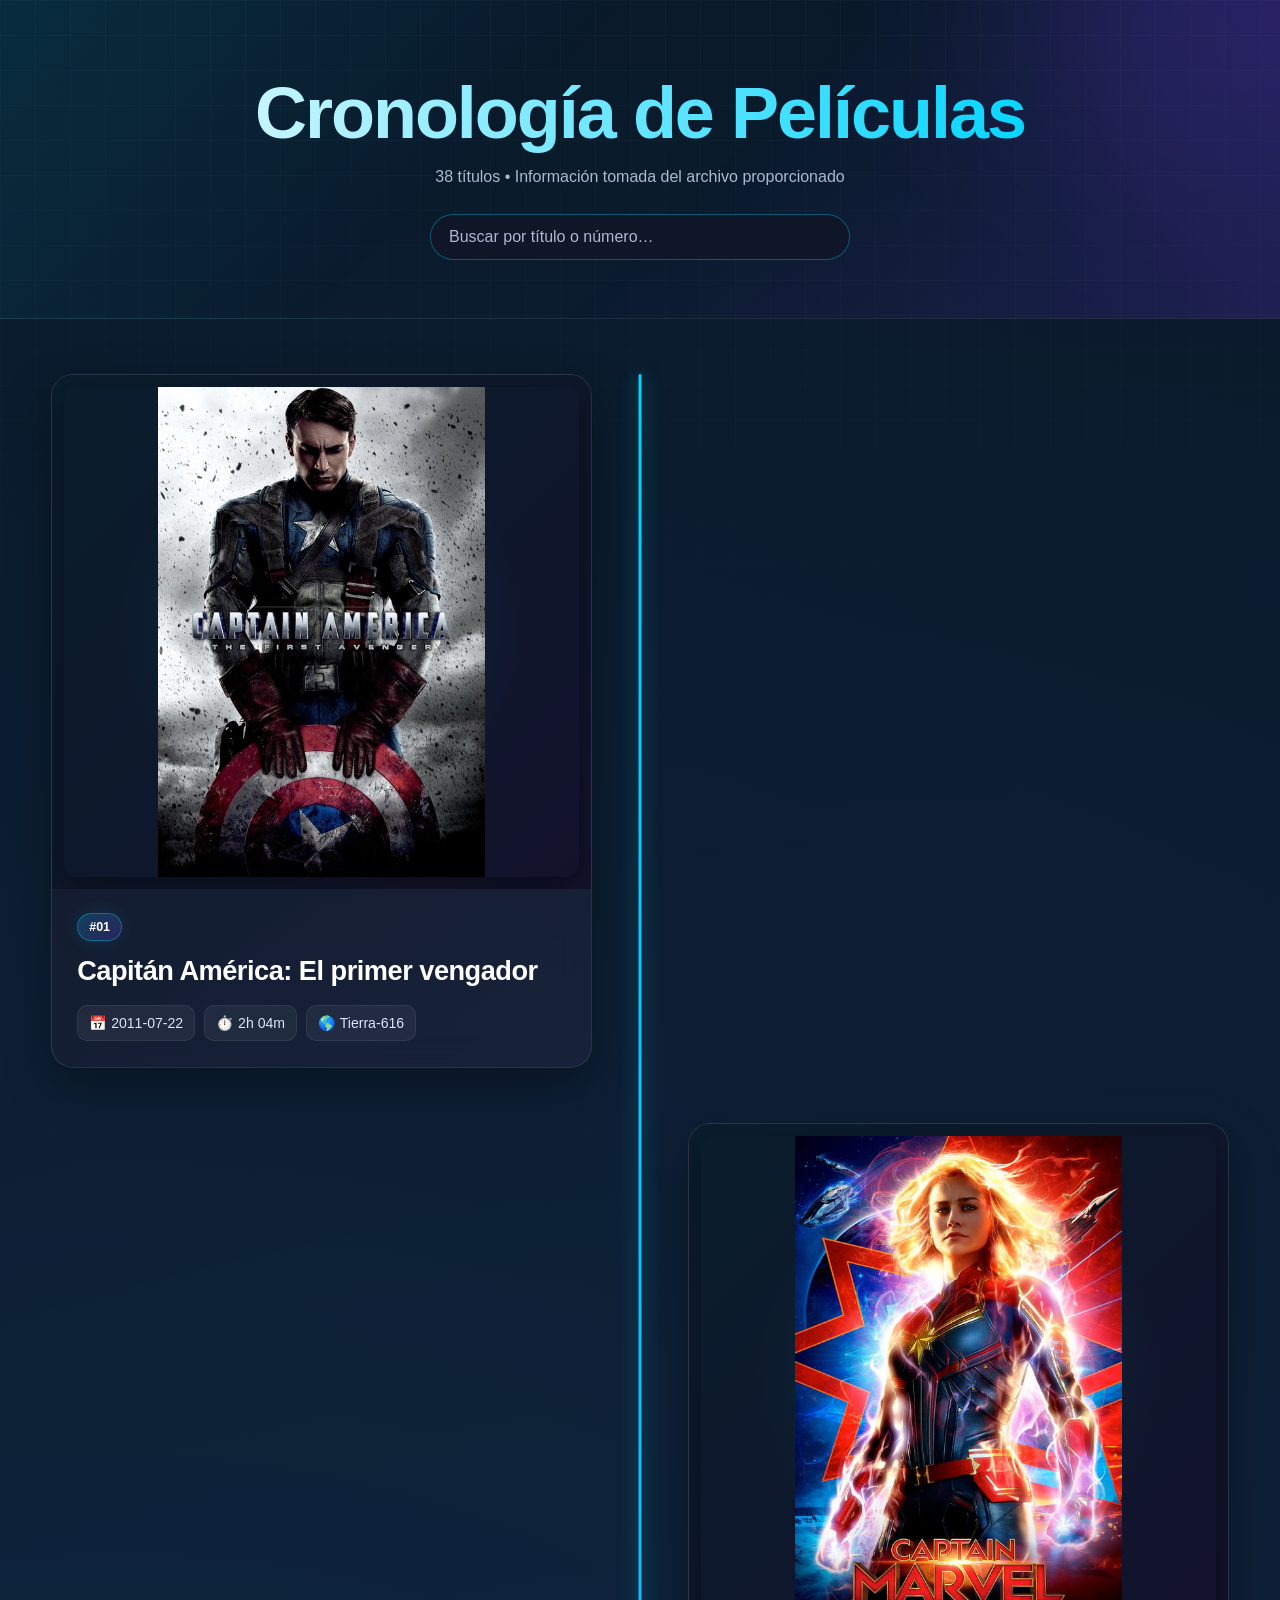
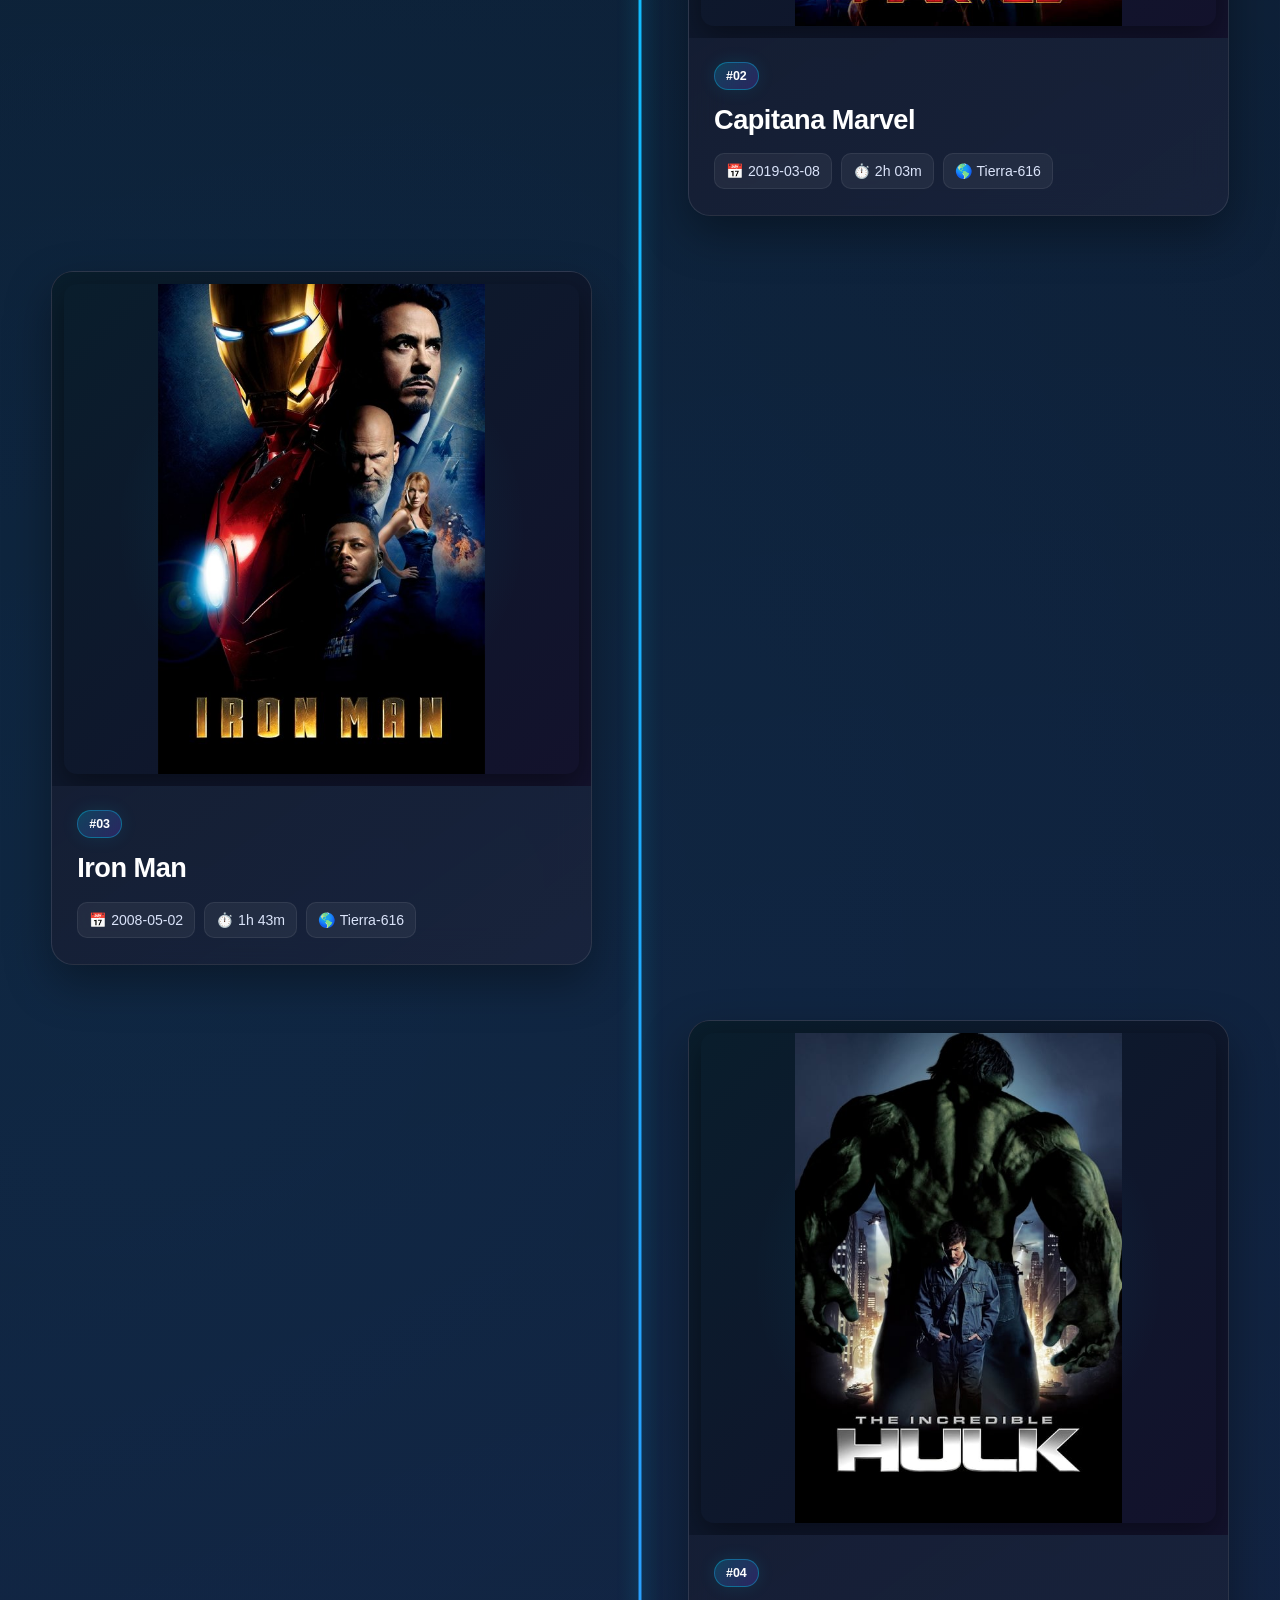
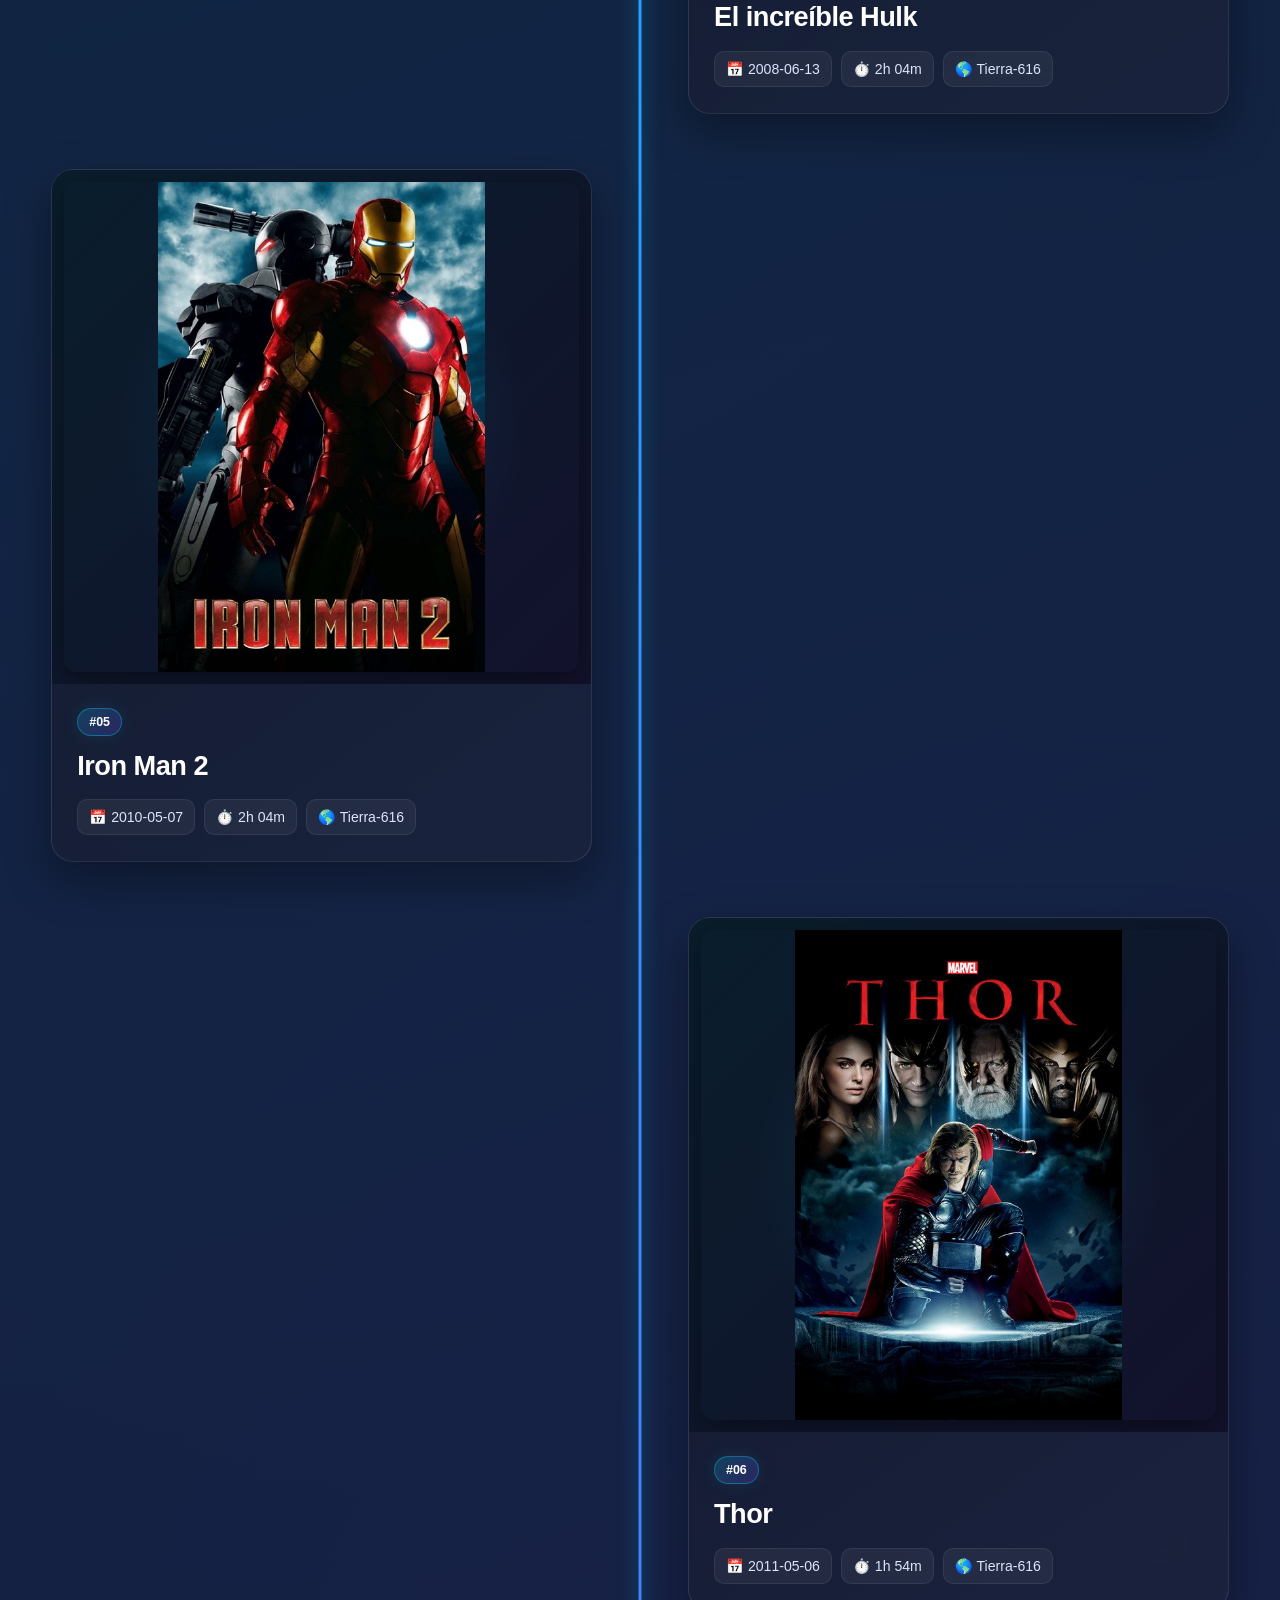
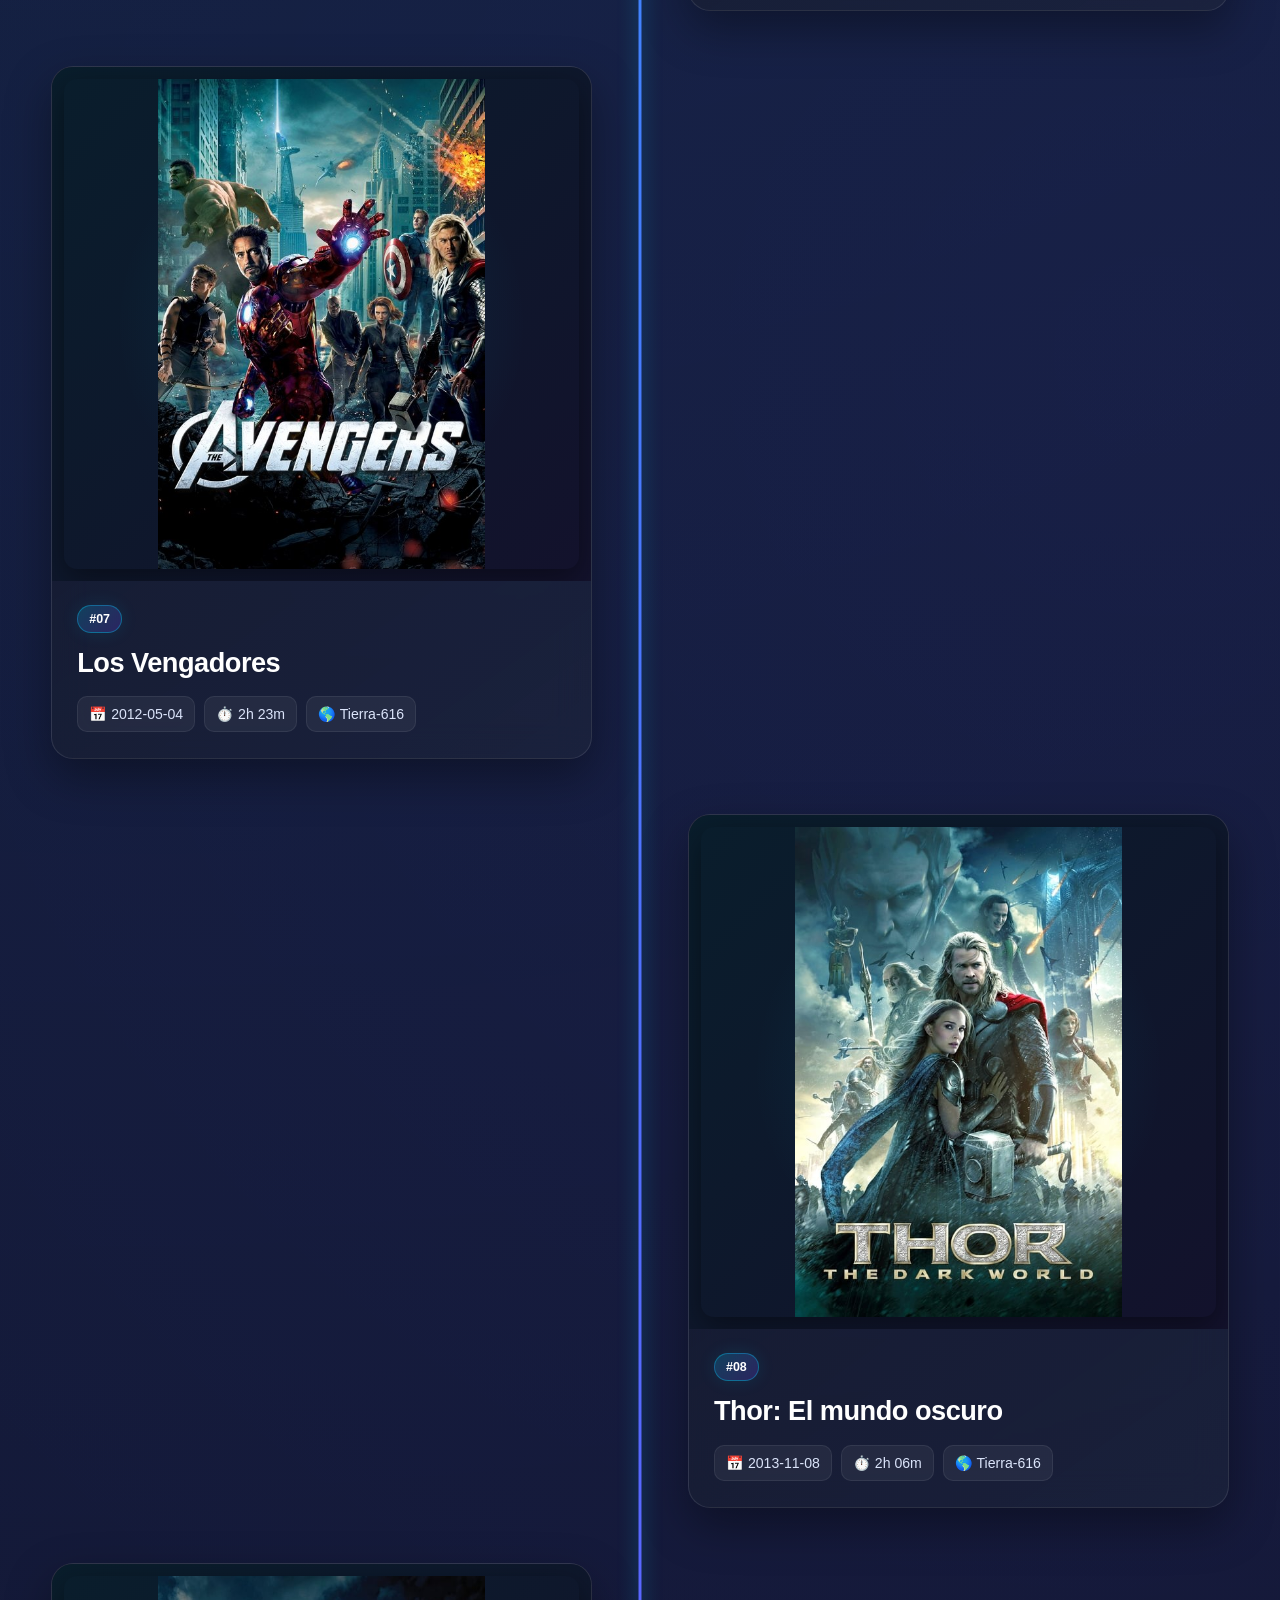
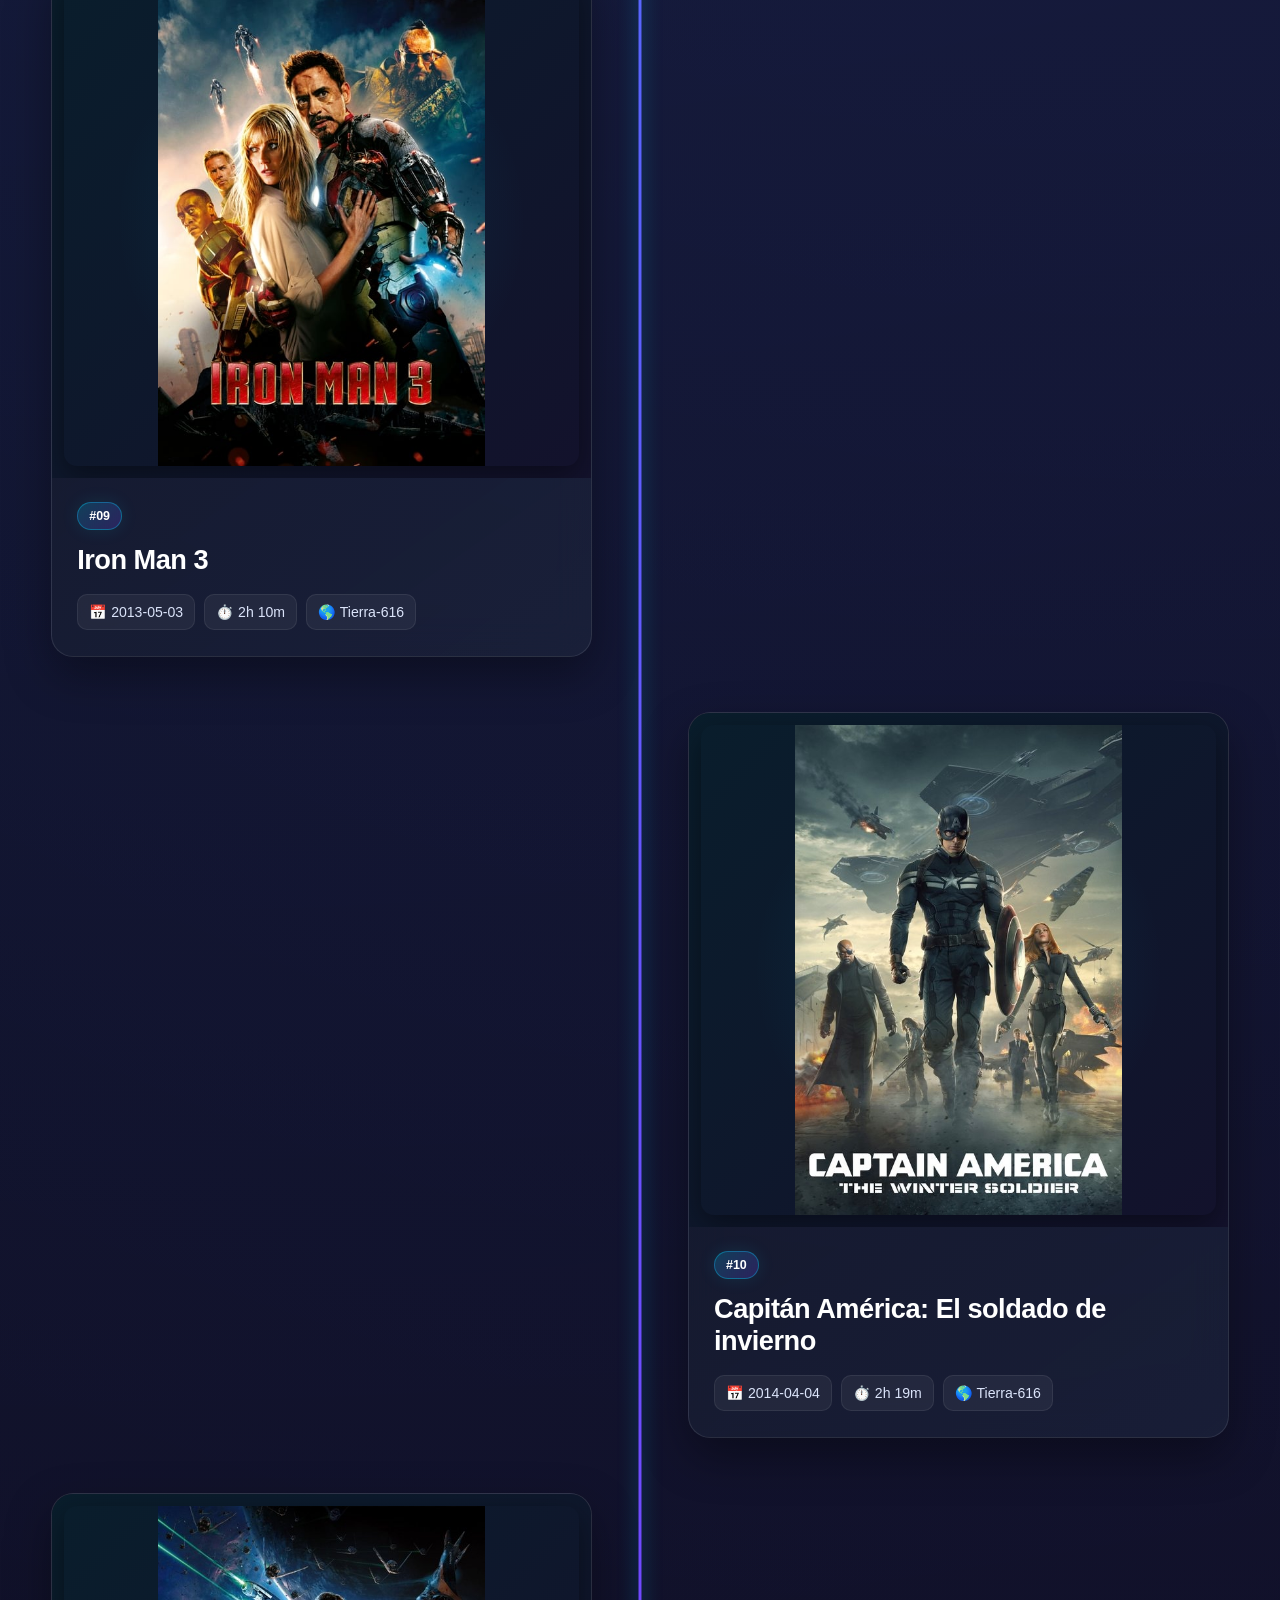
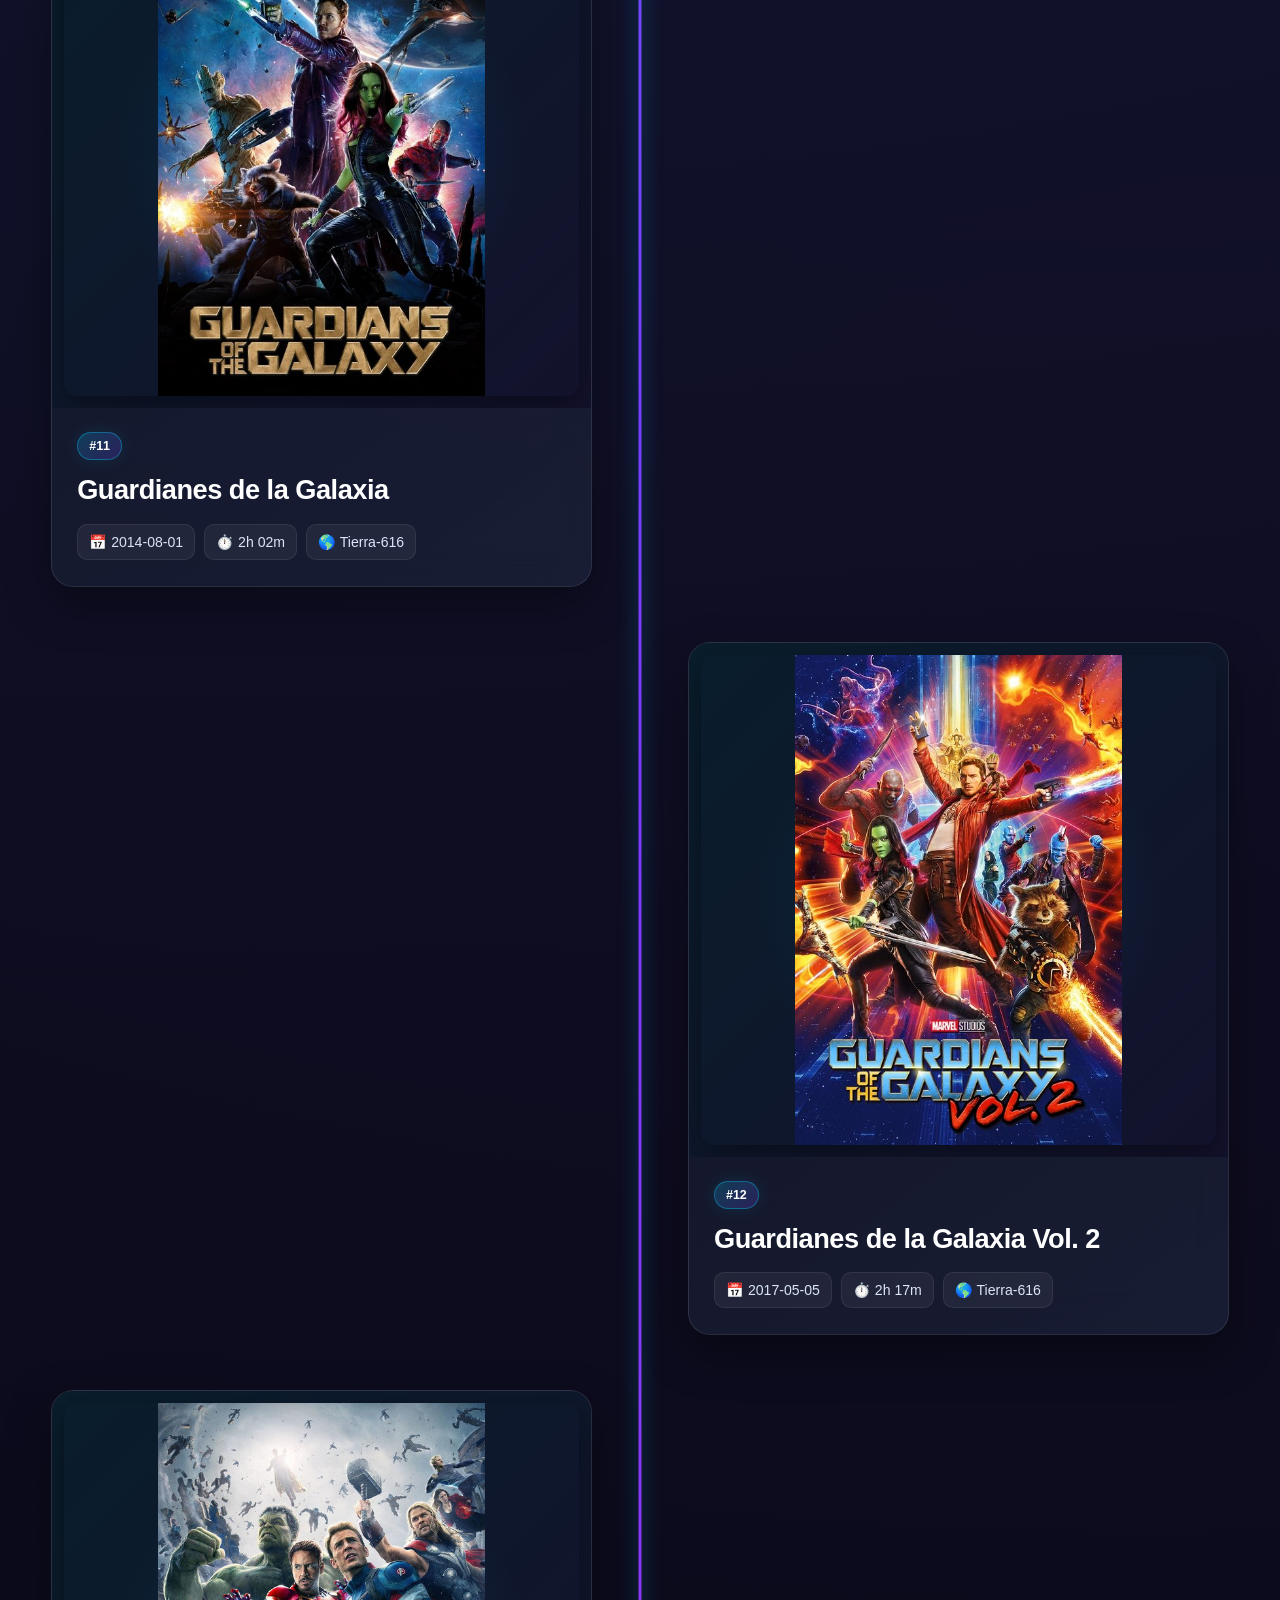
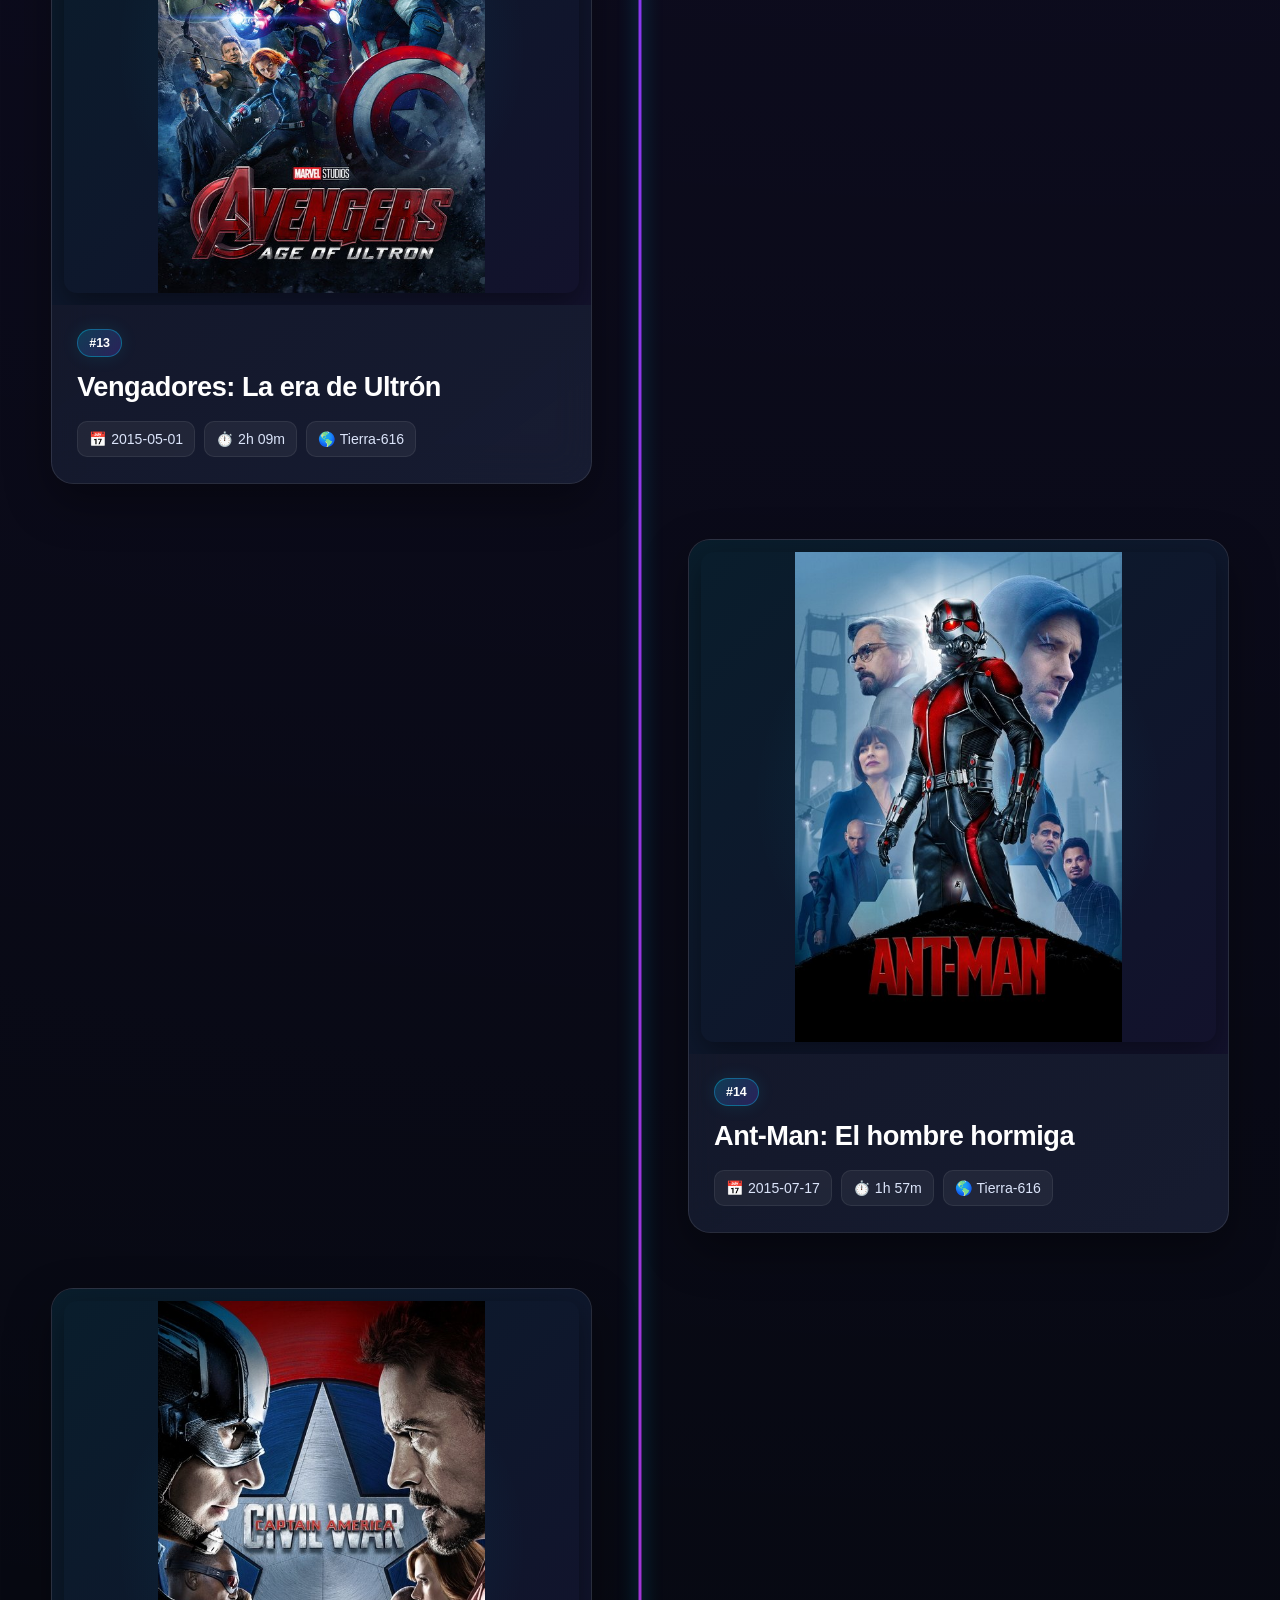
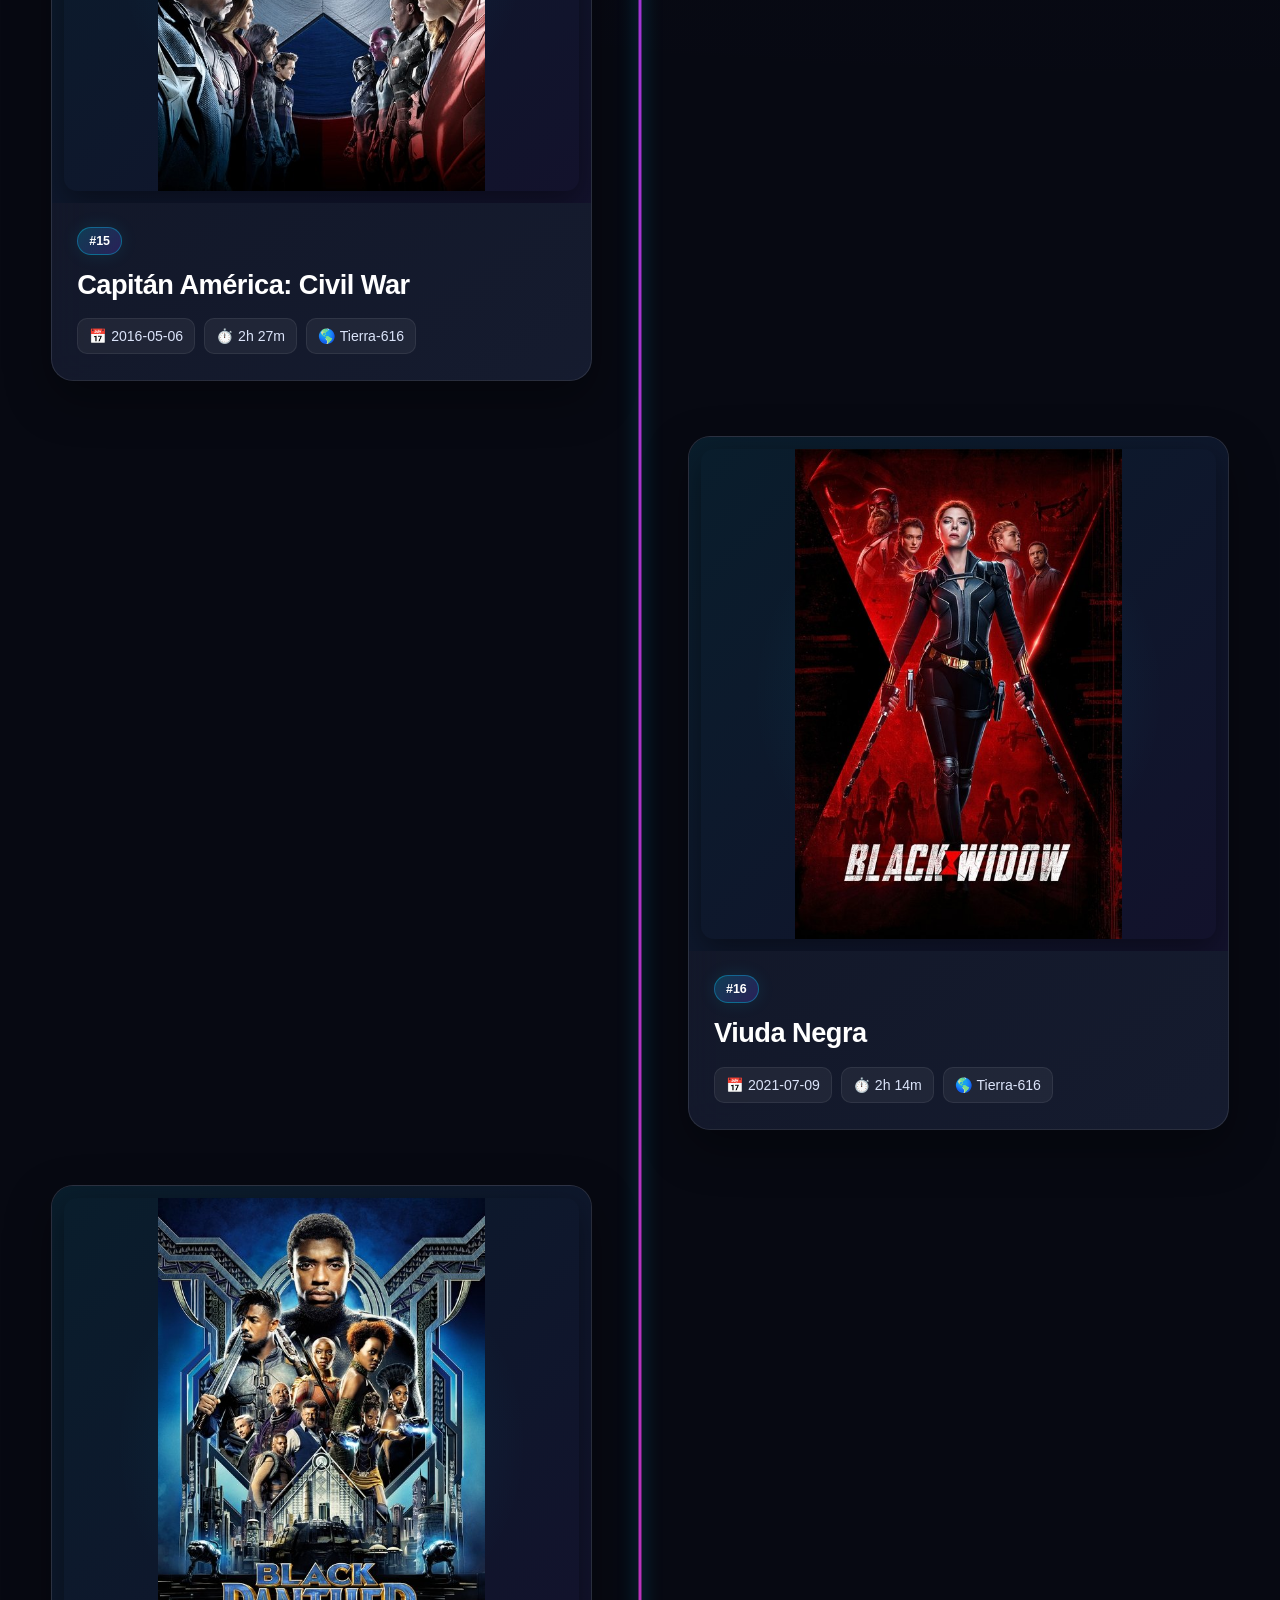
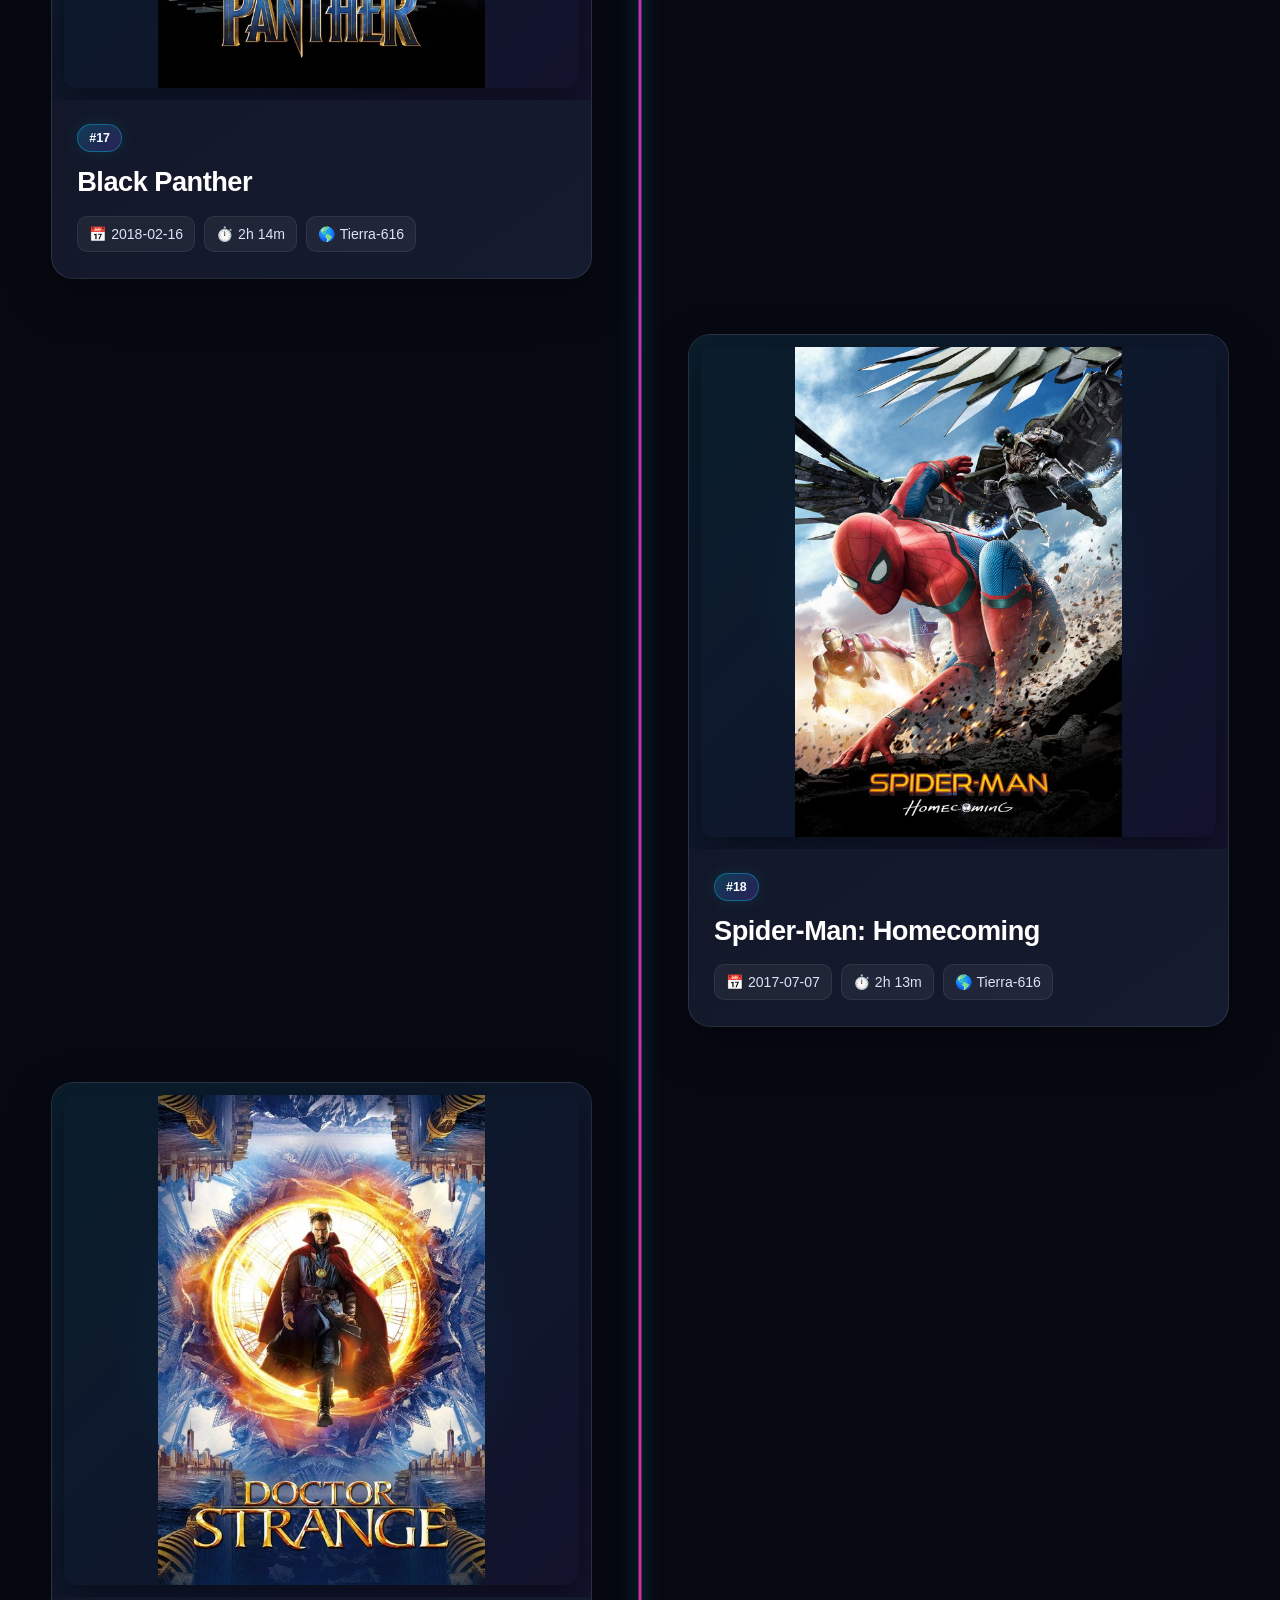
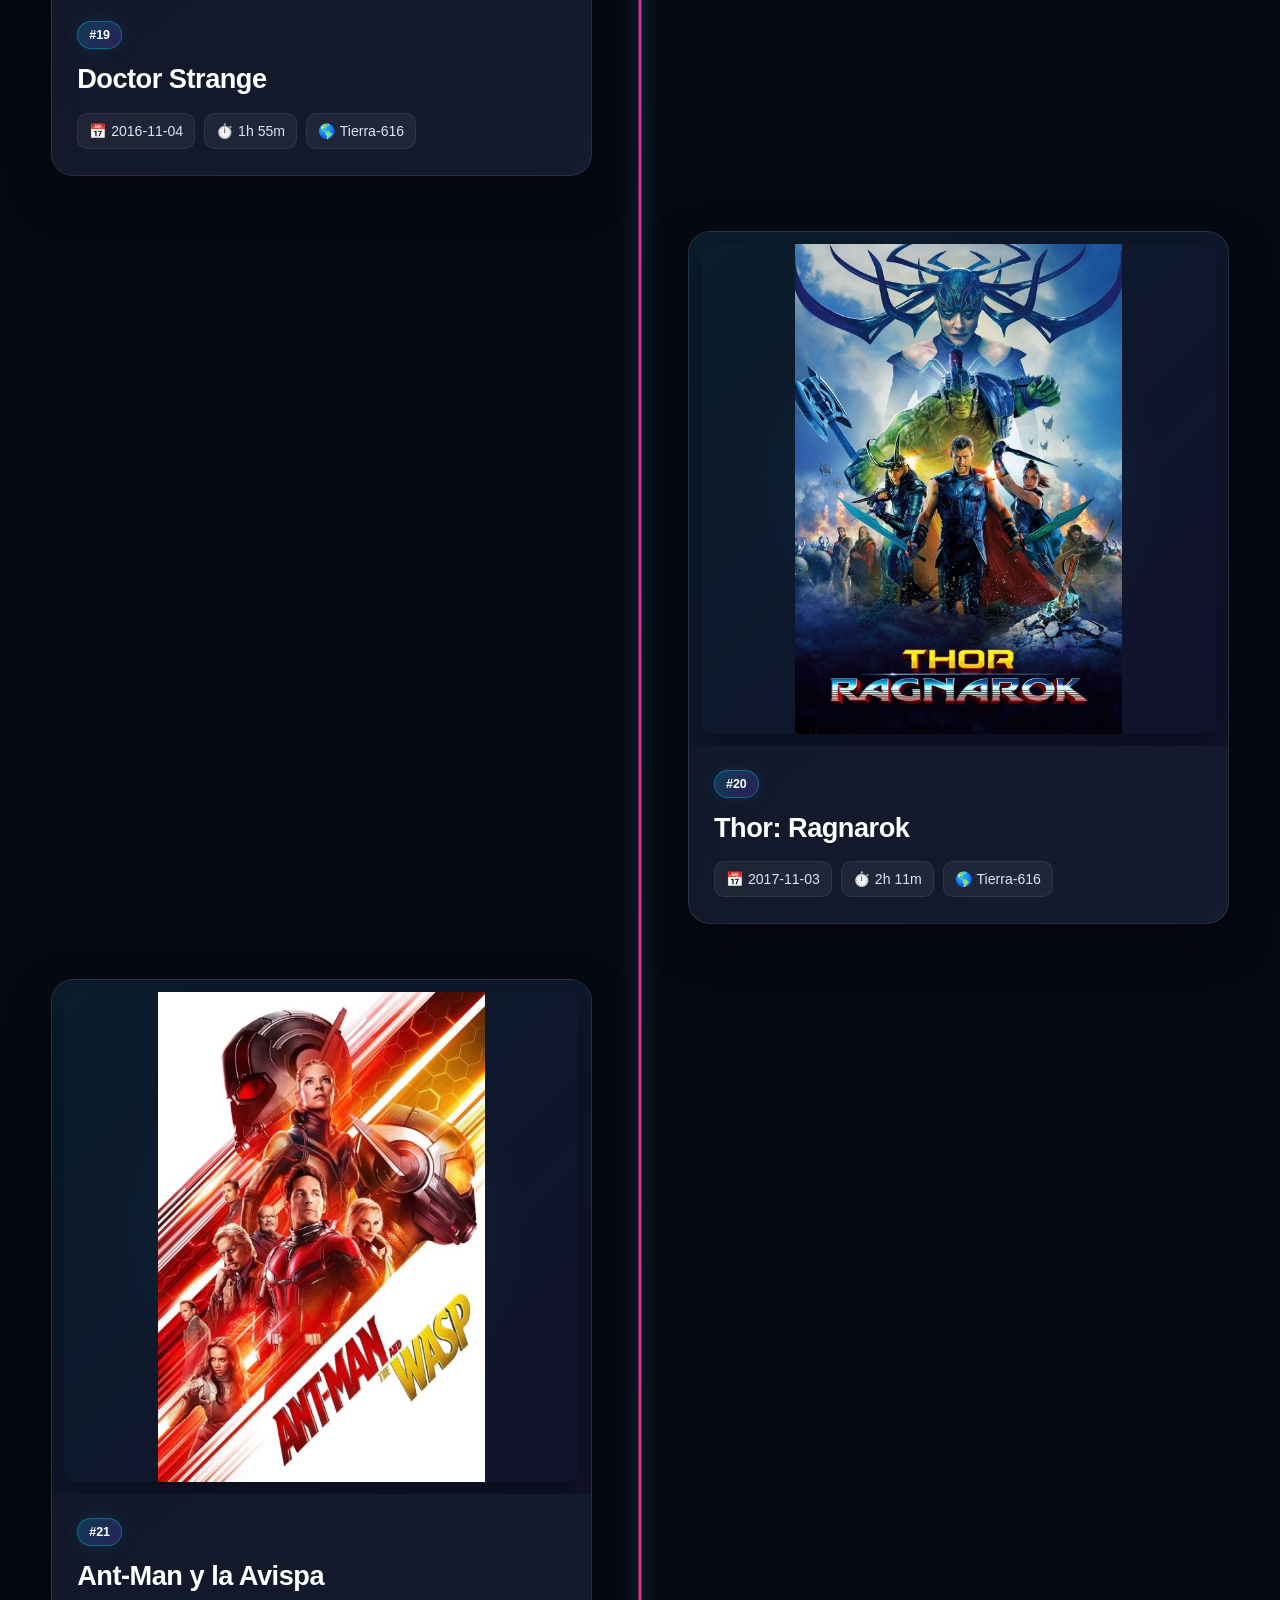
==== index.html @ 9d63a486 "Add files via upload" ====
<!DOCTYPE html>
<html lang="es">
<head>
    <meta charset="UTF-8">
    <meta name="viewport" content="width=device-width, initial-scale=1.0">
    <meta name="description" content="Cronología de películas basada en el archivo proporcionado.">
    <meta name="theme-color" content="#070912">
    <title>Cronología de Películas</title>
    <link rel="icon" href="data:image/svg+xml,%3Csvg xmlns='http://www.w3.org/2000/svg' viewBox='0 0 100 100'%3E%3Ctext y='.9em' font-size='90'%3E🎬%3C/text%3E%3C/svg%3E">

    <link rel="stylesheet" href="css/base.css">
    <link rel="stylesheet" href="css/header.css">
    <link rel="stylesheet" href="css/timeline.css">
    <link rel="stylesheet" href="css/card.css">
    <link rel="stylesheet" href="css/dialog.css">
</head>
<body>

<header>
    <h1>Cronología de Películas</h1>
    <p><span id="movie-count">0</span> títulos • Información tomada del archivo proporcionado</p>
    <div class="search">
        <label for="search-input" class="visually-hidden">Buscar película</label>
        <input id="search-input" type="search" placeholder="Buscar por título o número…" autocomplete="off">
    </div>
</header>

<main class="container">
    <p id="no-results" class="no-results" role="status" hidden>No se encontraron películas.</p>
    <ol id="timeline" class="timeline"></ol>
</main>

<footer>
    <p>Los títulos, fechas, duraciones y universo corresponden a los datos del archivo proporcionado.</p>
</footer>

<dialog id="image-dialog" class="image-dialog" aria-label="Póster ampliado">
    <form method="dialog"><button class="close-modal" aria-label="Cerrar">✕</button></form>
    <img id="dialog-img" alt="">
</dialog>

<template id="movie-template">
    <li class="movie">
        <div class="poster">
            <button type="button" class="poster-btn" aria-label="Ampliar póster">
                <img loading="lazy" decoding="async" alt="">
            </button>
        </div>
        <div class="movie-info">
            <span class="number"></span>
            <h2></h2>
            <div class="details">
                <span><span aria-hidden="true">📅</span> <time></time></span>
                <span><span aria-hidden="true">⏱️</span> <span class="duration"></span></span>
                <span><span aria-hidden="true">🌎</span> <span class="universe"></span></span>
            </div>
        </div>
    </li>
</template>

<script src="js/movies.js"></script>
<script src="js/app.js"></script>
</body>
</html>
---- css/base.css ----
:root {
    --bg: #070912;
    --surface: rgba(18, 23, 40, .82);
    --surface-2: rgba(28, 35, 59, .72);
    --text: #f7f9ff;
    --muted: #aeb8d0;
    --accent: #00d4ff;
    --accent-2: #7c3cff;
    --accent-3: #ff2d75;
    --line: rgba(0, 212, 255, .35);
}

* { box-sizing: border-box; }

html {
    scroll-behavior: smooth;
}

body {
    margin: 0;
    min-height: 100vh;
    font-family: Inter, Arial, Helvetica, sans-serif;
    color: var(--text);
    background:
        radial-gradient(circle at 10% 10%, rgba(0, 212, 255, .13), transparent 28%),
        radial-gradient(circle at 90% 20%, rgba(124, 60, 255, .16), transparent 30%),
        radial-gradient(circle at 50% 90%, rgba(255, 45, 117, .10), transparent 28%),
        var(--bg);
}

body::before {
    content: "";
    position: fixed;
    inset: 0;
    pointer-events: none;
    background-image:
        linear-gradient(rgba(255,255,255,.025) 1px, transparent 1px),
        linear-gradient(90deg, rgba(255,255,255,.025) 1px, transparent 1px);
    background-size: 35px 35px;
    mask-image: linear-gradient(to bottom, black, transparent 85%);
}

footer {
    text-align: center;
    color: var(--muted);
    padding: 25px 20px 55px;
}

:focus-visible { outline: 2px solid var(--accent); outline-offset: 3px; }

.visually-hidden {
    position: absolute;
    width: 1px;
    height: 1px;
    overflow: hidden;
    clip-path: inset(50%);
    white-space: nowrap;
}

@media (prefers-reduced-motion: reduce) {
    html { scroll-behavior: auto; }
    *, *::before, *::after { animation: none !important; transition: none !important; }
}
---- css/header.css ----
header {
    position: relative;
    overflow: hidden;
    padding: 72px 20px 58px;
    text-align: center;
    border-bottom: 1px solid rgba(255,255,255,.08);
    background:
        linear-gradient(135deg, rgba(0, 212, 255, .10), transparent 40%),
        linear-gradient(315deg, rgba(124, 60, 255, .16), transparent 45%);
}

header::after {
    content: "";
    position: absolute;
    width: 420px;
    height: 420px;
    right: -170px;
    top: -220px;
    border-radius: 50%;
    background: var(--accent-2);
    filter: blur(110px);
    opacity: .22;
}

header h1 {
    position: relative;
    z-index: 1;
    margin: 0 0 14px;
    font-size: clamp(2.3rem, 6vw, 4.5rem);
    font-weight: 900;
    letter-spacing: -2px;
    background: linear-gradient(90deg, #fff, var(--accent), #b18cff, #fff);
    background-size: 250% auto;
    -webkit-background-clip: text;
    background-clip: text;
    color: transparent;
    animation: shine 6s linear infinite;
}

header p {
    position: relative;
    z-index: 1;
    margin: 0;
    color: var(--muted);
    font-size: 1rem;
}

@keyframes shine {
    to { background-position: 250% center; }
}

.search {
    position: relative;
    z-index: 1;
    width: min(420px, 100%);
    margin: 28px auto 0;
}

.search input {
    width: 100%;
    padding: 13px 18px;
    border: 1px solid var(--line);
    border-radius: 999px;
    color: var(--text);
    background: var(--surface);
    font: inherit;
}

.search input::placeholder { color: var(--muted); }

@media (max-width: 780px) {
    header { padding: 52px 18px 42px; }
}
---- css/timeline.css ----
.container {
    width: min(1180px, 92%);
    margin: 55px auto 80px;
}

.timeline {
    position: relative;
    margin: 0;
    padding: 0;
    list-style: none;
}

.timeline::before {
    content: "";
    position: absolute;
    left: 50%;
    top: 0;
    bottom: 0;
    width: 3px;
    transform: translateX(-50%);
    background: linear-gradient(
        to bottom,
        var(--accent),
        var(--accent-2),
        var(--accent-3),
        var(--accent)
    );
    box-shadow: 0 0 18px rgba(0,212,255,.55);
    border-radius: 999px;
}

.movie {
    position: relative;
    width: calc(50% - 48px);
    margin: 0 0 55px;
    border: 1px solid rgba(255,255,255,.10);
    border-radius: 22px;
    overflow: hidden;
    background: linear-gradient(145deg, var(--surface), var(--surface-2));
    box-shadow:
        0 18px 45px rgba(0,0,0,.35),
        inset 0 1px rgba(255,255,255,.06);
    backdrop-filter: blur(18px);
    transition: transform .3s ease, box-shadow .3s ease, border-color .3s ease;
}

.movie:hover {
    transform: translateY(-8px);
    border-color: rgba(0,212,255,.45);
    box-shadow:
        0 25px 65px rgba(0,0,0,.45),
        0 0 35px rgba(0,212,255,.10);
}

.movie:nth-child(odd) { margin-right: auto; }
.movie:nth-child(even) { margin-left: auto; }

.movie::after {
    content: "";
    position: absolute;
    top: 30px;
    width: 16px;
    height: 16px;
    border-radius: 50%;
    background: var(--accent);
    border: 4px solid var(--bg);
    box-shadow: 0 0 0 2px var(--accent), 0 0 18px var(--accent);
    z-index: 5;
}

.movie:nth-child(odd)::after { right: -57px; }
.movie:nth-child(even)::after { left: -57px; }

.movie[hidden] { display: none; }

/* Animación de entrada (la clase .reveal la agrega JS) */
.reveal {
    opacity: 0;
    translate: 0 40px;
    transition: opacity .6s ease-out, translate .6s ease-out,
                transform .3s ease, box-shadow .3s ease, border-color .3s ease;
}
.reveal.is-visible { opacity: 1; translate: 0 0; }

.no-results { text-align: center; color: var(--muted); }

@media (max-width: 780px) {
    .container { width: min(680px, 92%); margin-top: 35px; }
    .timeline::before { left: 10px; }
    .movie,
    .movie:nth-child(odd),
    .movie:nth-child(even) { width: calc(100% - 35px); margin-left: 35px; margin-right: 0; }
    .movie::after,
    .movie:nth-child(odd)::after,
    .movie:nth-child(even)::after { left: -34px; right: auto; }
}
---- css/card.css ----
.poster {
    position: relative;
    display: flex;
    align-items: center;
    justify-content: center;
    min-height: 260px;
    max-height: 520px;
    padding: 12px;
    overflow: hidden;
    background:
        radial-gradient(circle at center, rgba(0,212,255,.12), transparent 55%),
        #0a0e1a;
}

.poster::before {
    content: "";
    position: absolute;
    inset: 0;
    background: linear-gradient(135deg, rgba(0,212,255,.08), rgba(124,60,255,.08));
    pointer-events: none;
}

.poster img {
    position: relative;
    z-index: 1;
    display: block;
    width: 100%;
    height: auto;
    max-height: 490px;
    object-fit: contain;
    object-position: center;
    border-radius: 13px;
    box-shadow: 0 10px 30px rgba(0,0,0,.40);
}

.poster-btn {
    position: relative;
    z-index: 1;
    display: block;
    width: 100%;
    padding: 0;
    border: 0;
    background: none;
    cursor: zoom-in;
}

.movie-info {
    padding: 24px 25px 26px;
}

.number {
    display: inline-flex;
    align-items: center;
    justify-content: center;
    padding: 6px 11px;
    border: 1px solid rgba(0,212,255,.35);
    border-radius: 999px;
    color: #fff;
    background: linear-gradient(135deg, rgba(0,212,255,.20), rgba(124,60,255,.22));
    font-size: .78rem;
    font-weight: 800;
    box-shadow: 0 0 18px rgba(0,212,255,.10);
}

.movie h2 {
    margin: 14px 0 17px;
    color: #fff;
    font-size: clamp(1.25rem, 2.2vw, 1.7rem);
    line-height: 1.2;
    letter-spacing: -.5px;
}

.details {
    display: flex;
    flex-wrap: wrap;
    gap: 9px;
}

.details > span {
    padding: 9px 11px;
    border: 1px solid rgba(255,255,255,.07);
    border-radius: 10px;
    color: #dbe4fa;
    background: rgba(255,255,255,.055);
    font-size: .88rem;
}

@media (max-width: 780px) {
    .poster { min-height: 220px; max-height: 500px; padding: 9px; }
    .poster img { max-height: 470px; }
}
---- css/dialog.css ----
.image-dialog {
    max-width: 92vw;
    max-height: 92vh;
    padding: 0;
    border: 1px solid var(--line);
    border-radius: 16px;
    overflow: hidden;
    background: var(--bg);
}

.image-dialog::backdrop { background: rgba(0, 0, 0, .8); backdrop-filter: blur(4px); }

.image-dialog img { display: block; max-width: 92vw; max-height: 92vh; object-fit: contain; }

.close-modal {
    position: absolute;
    top: 10px;
    right: 10px;
    width: 38px;
    height: 38px;
    border: 0;
    border-radius: 50%;
    color: #fff;
    background: rgba(0, 0, 0, .65);
    font-size: 1.1rem;
    cursor: pointer;
}
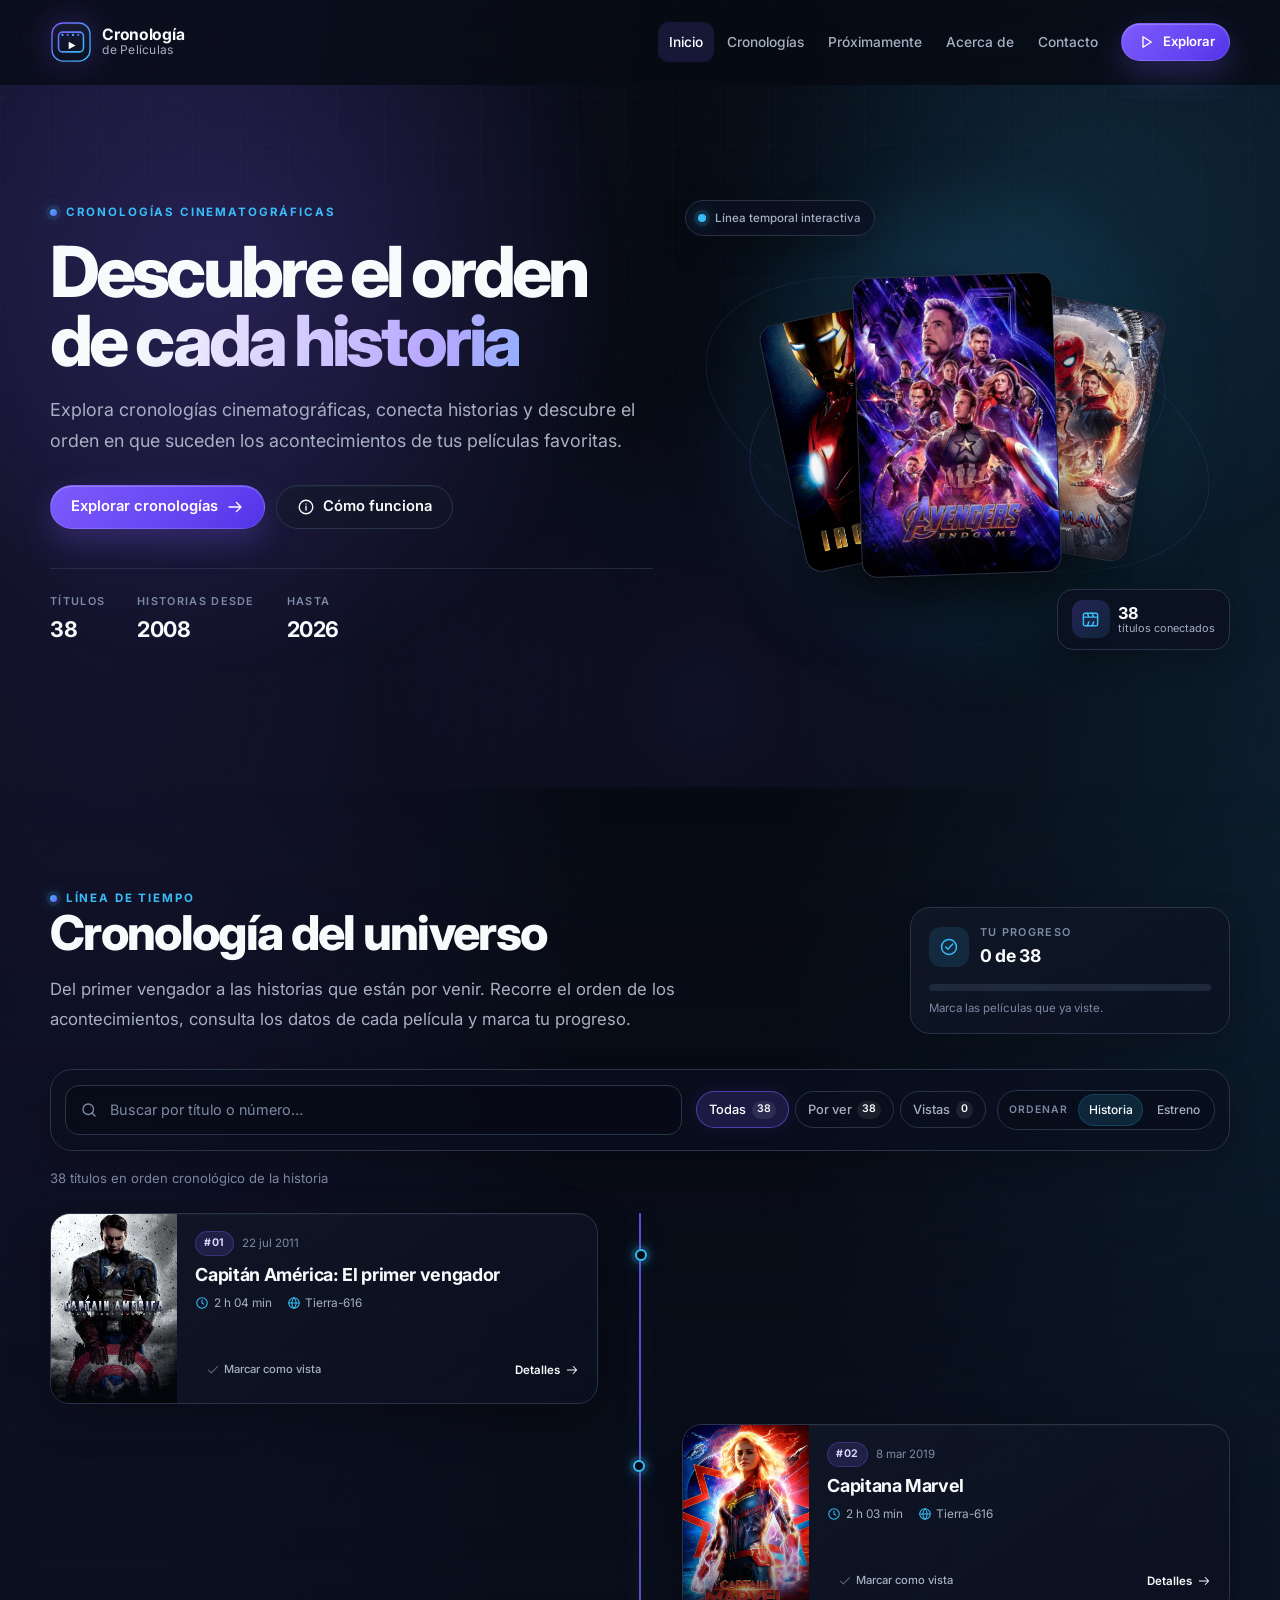
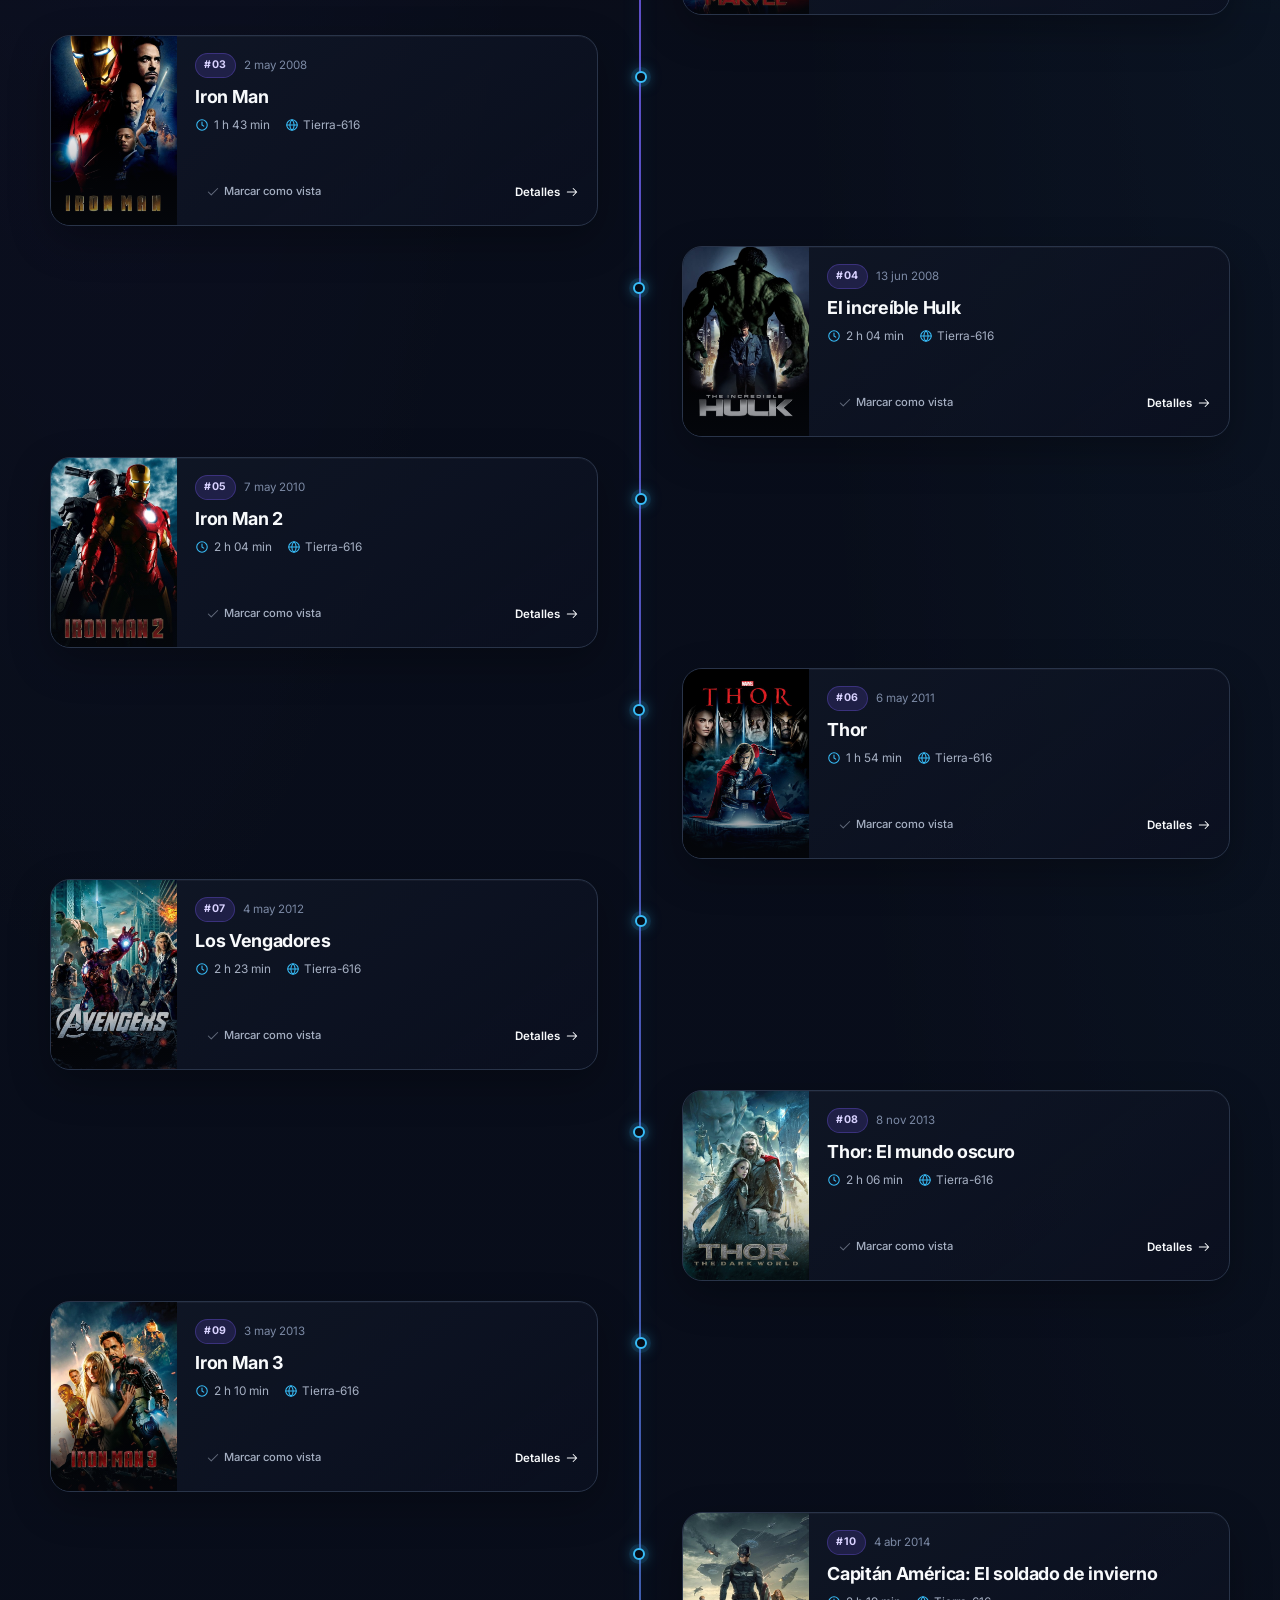
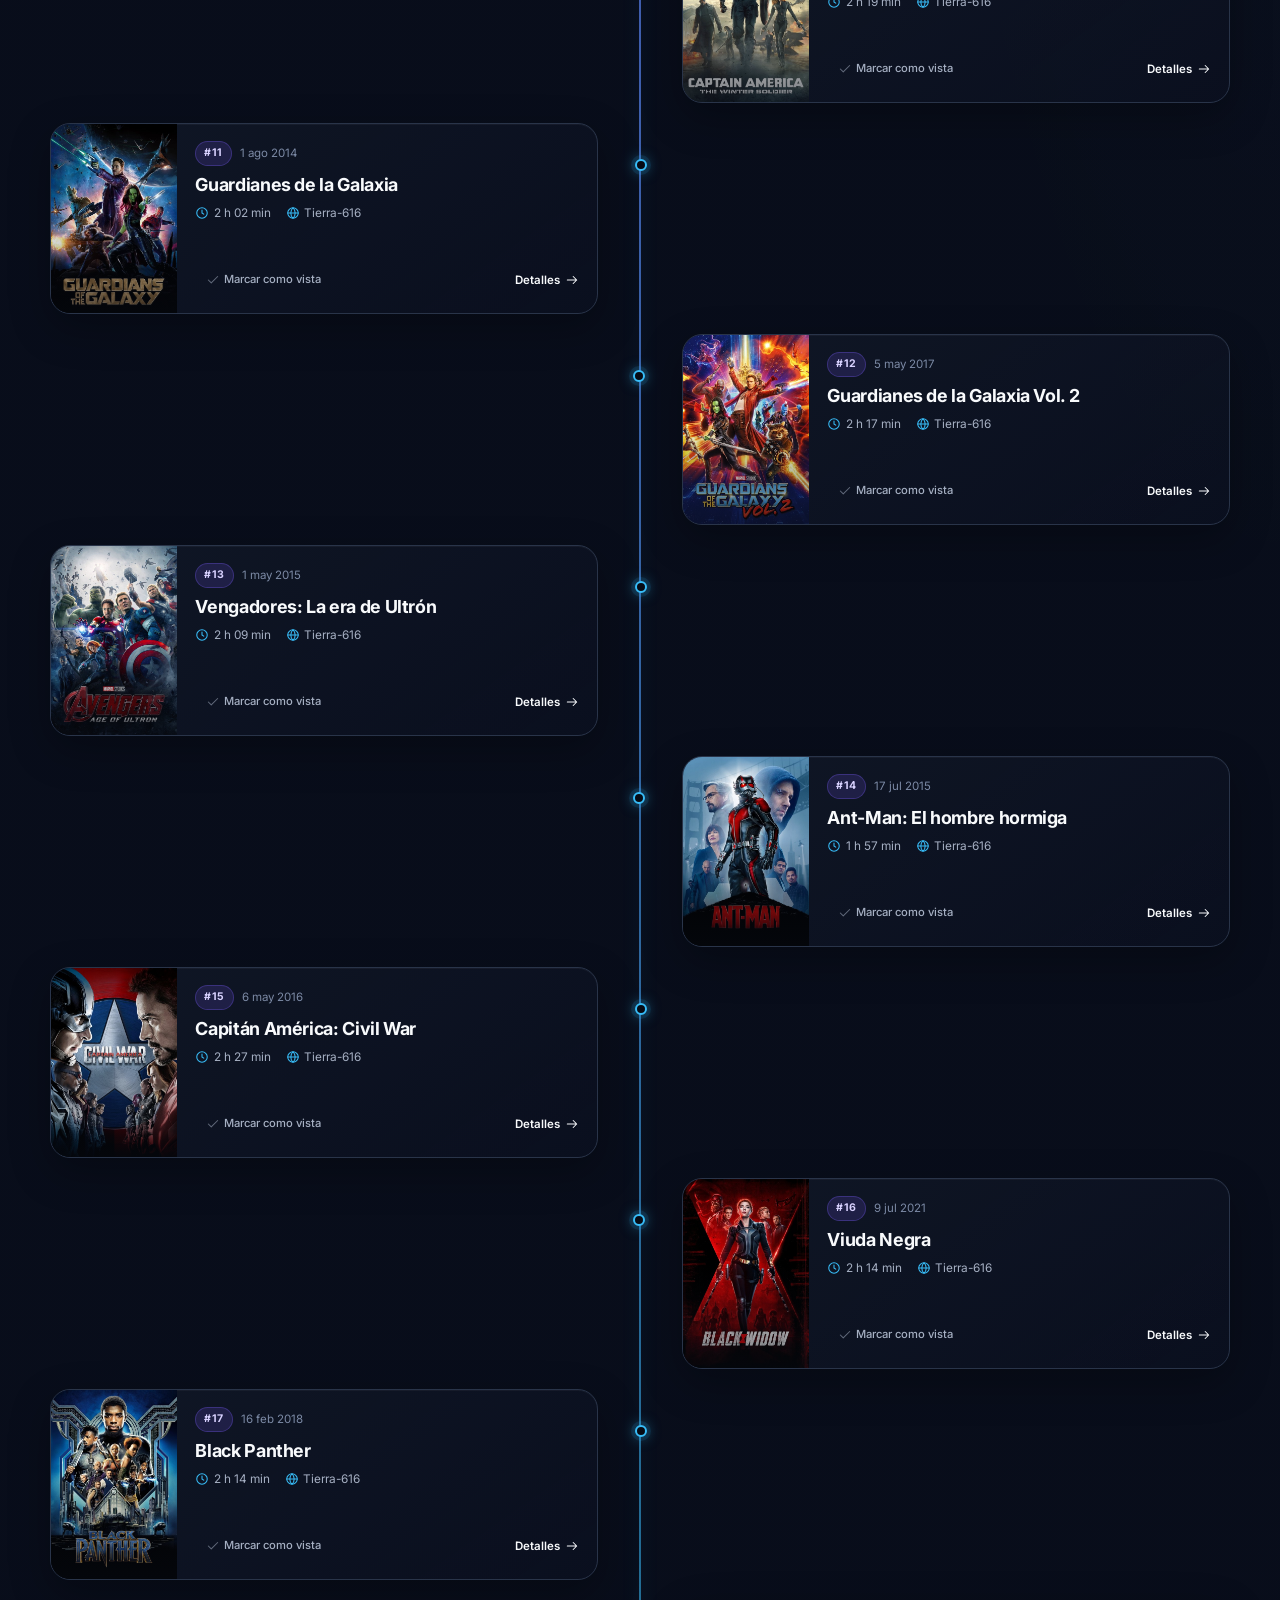
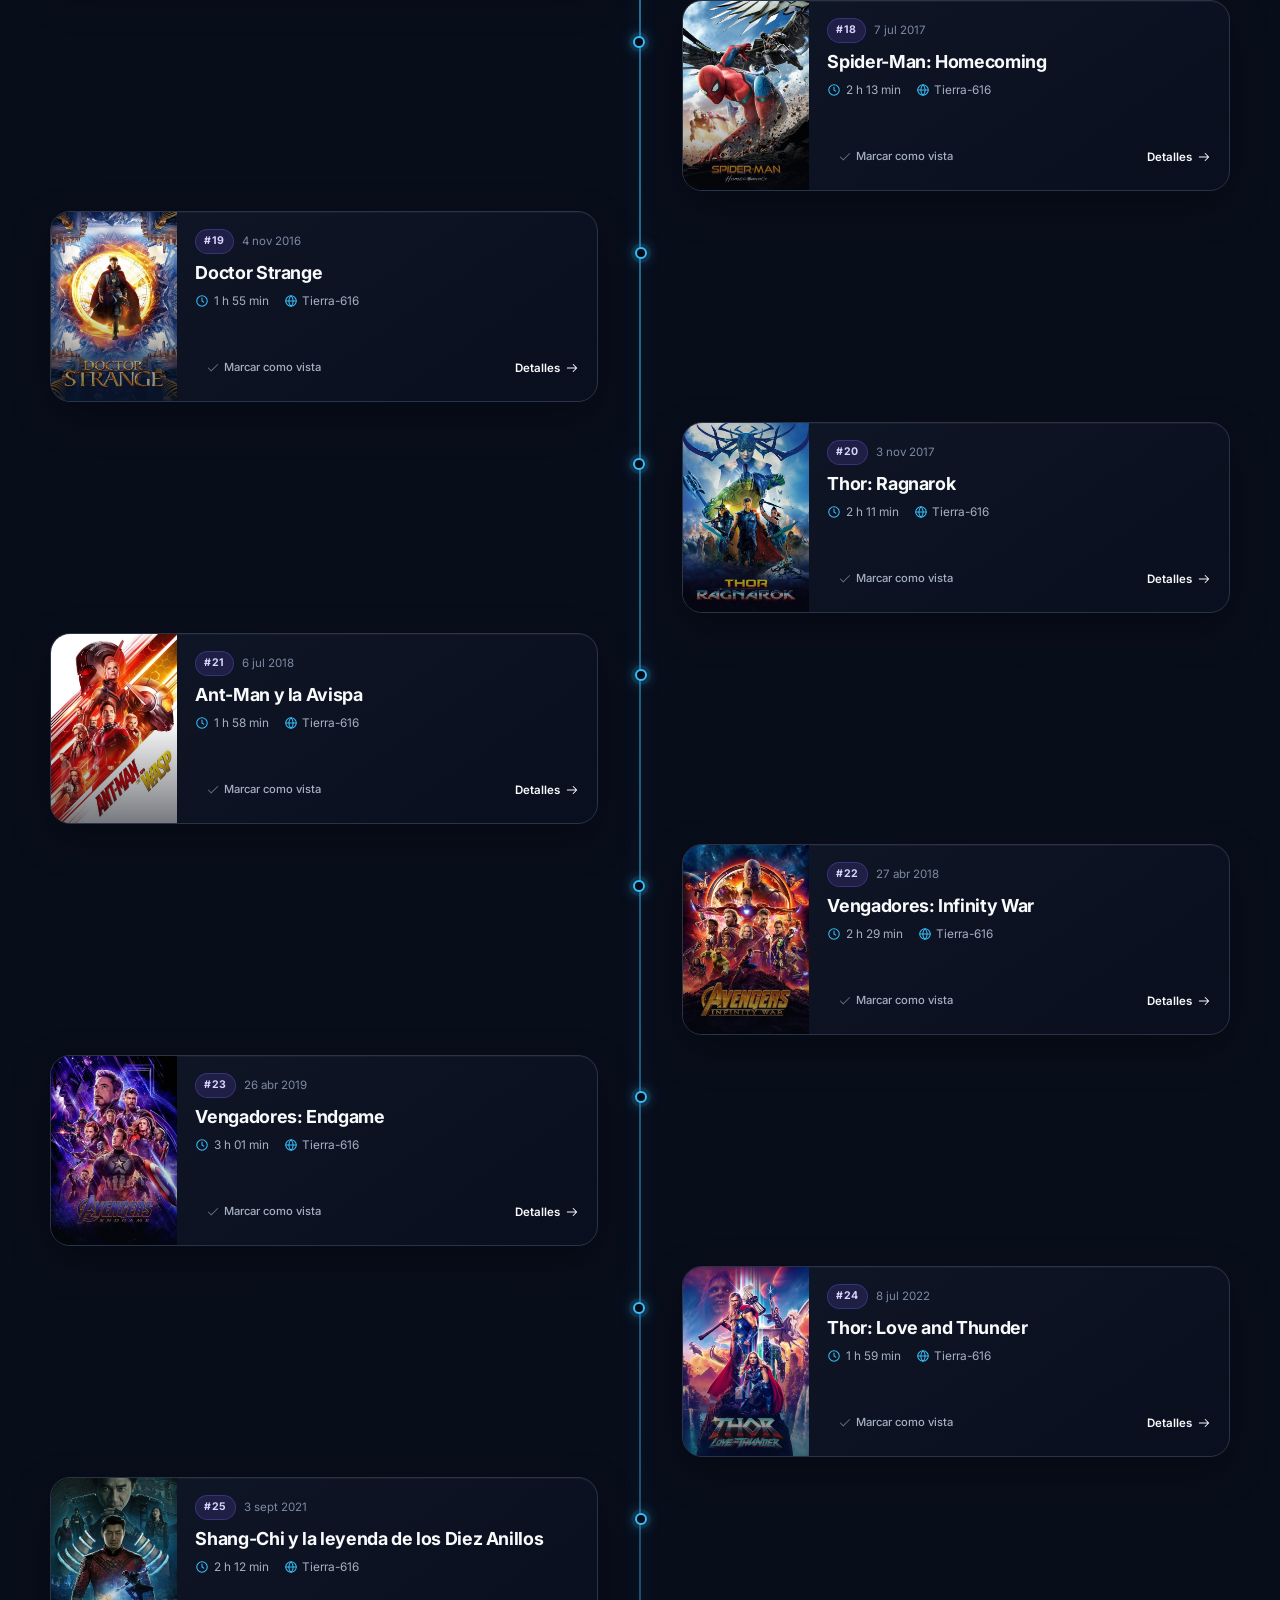
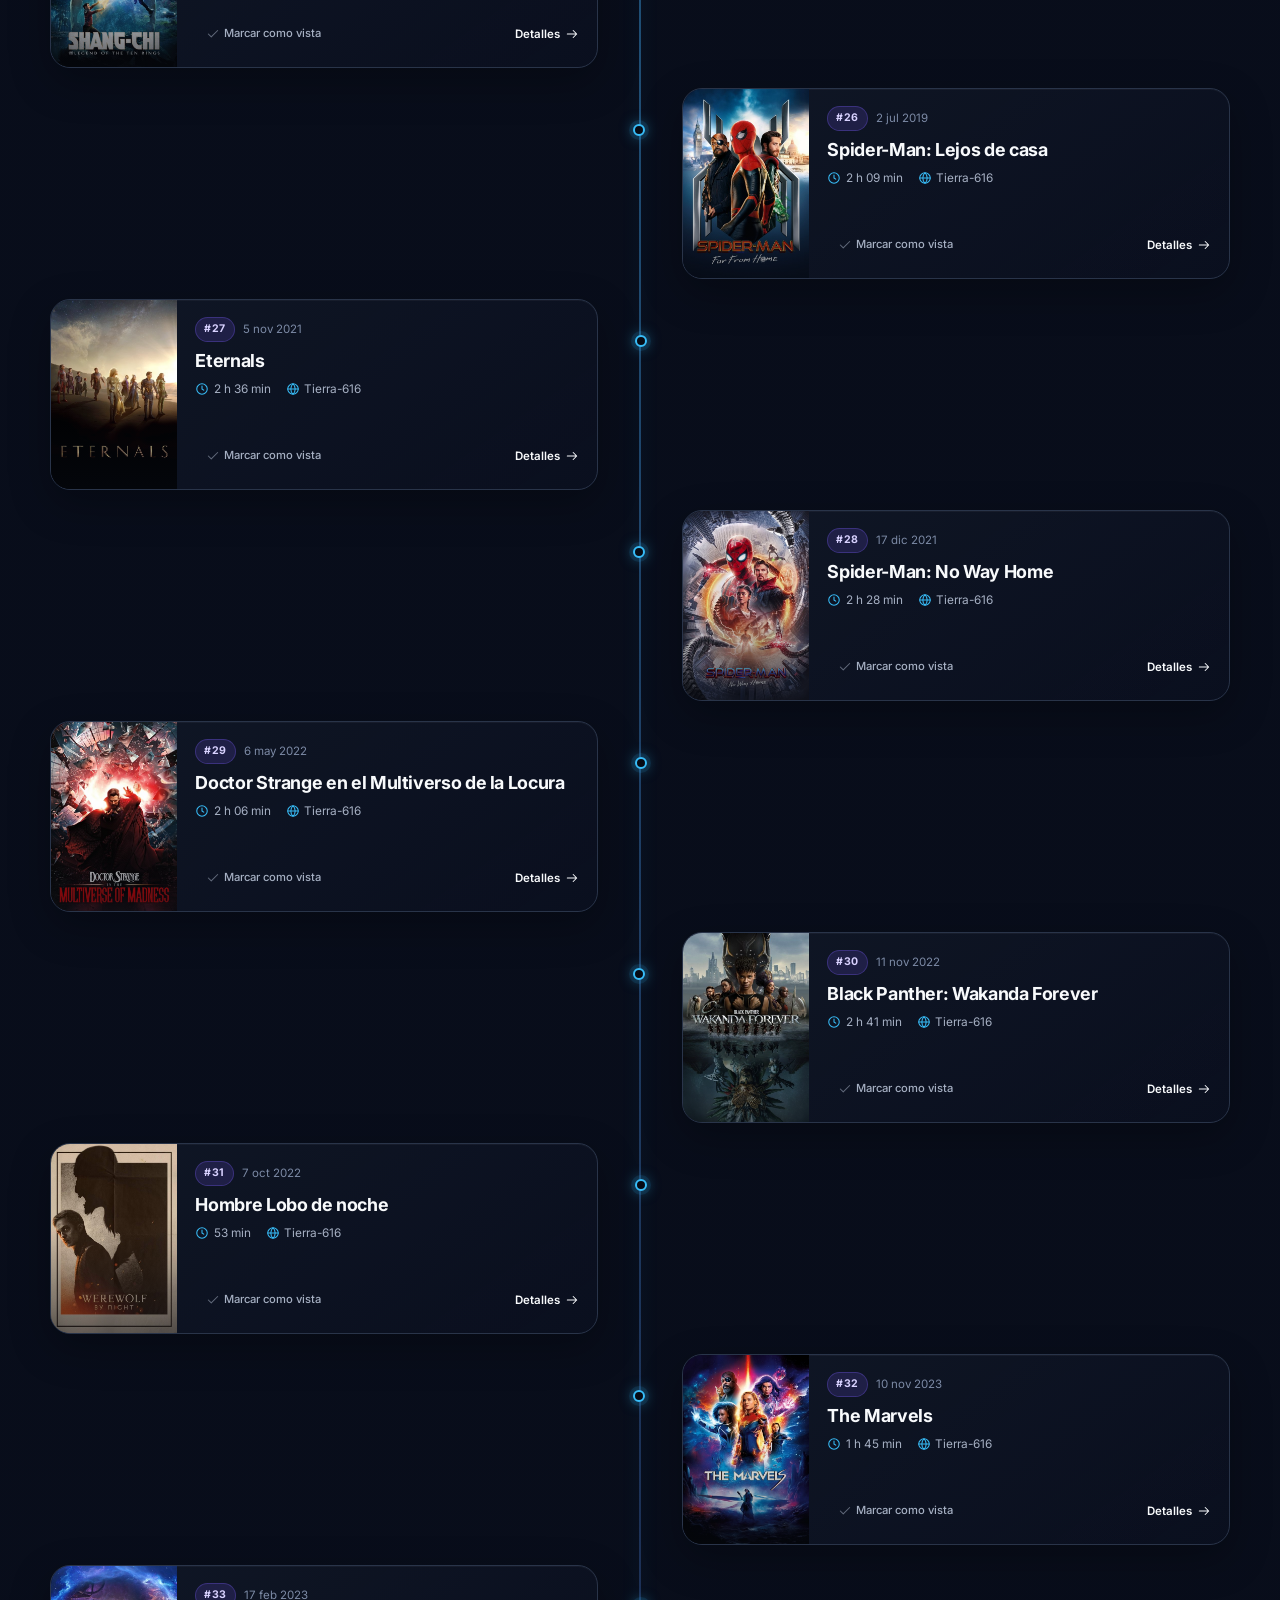
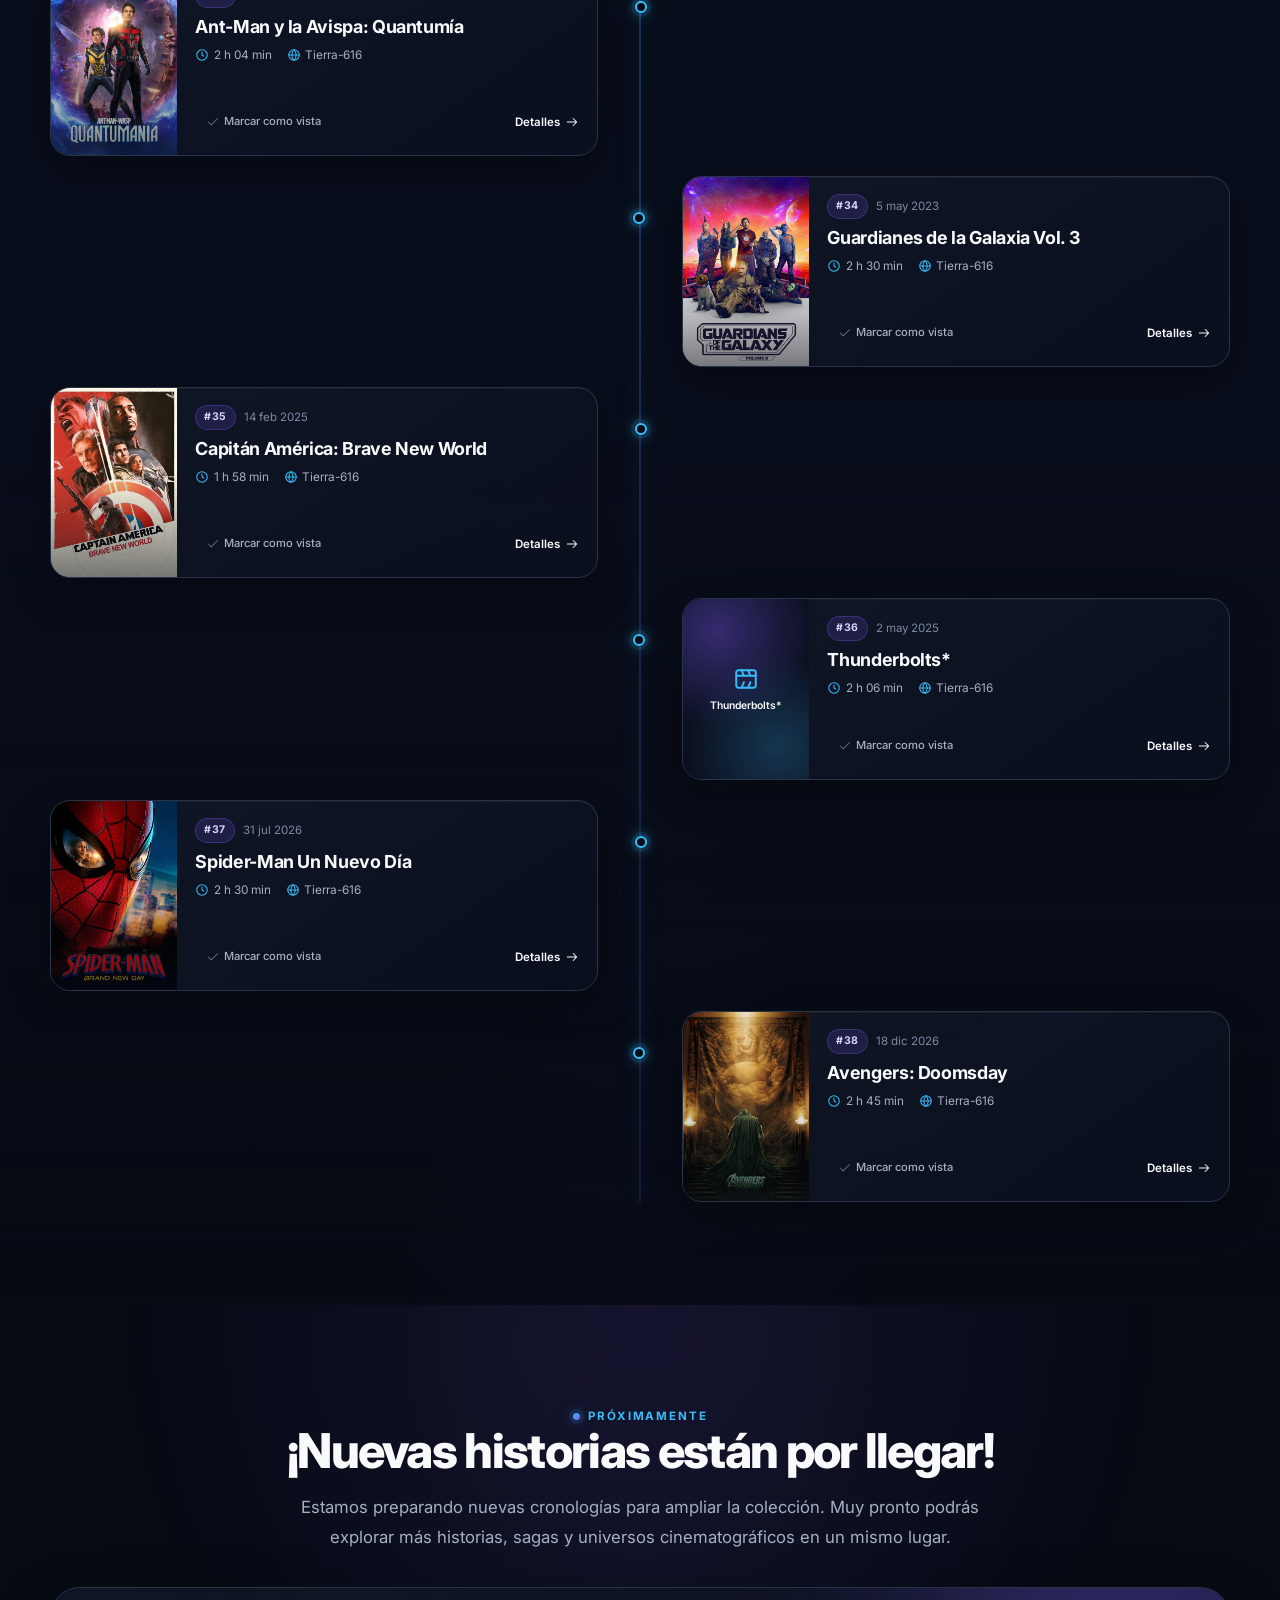
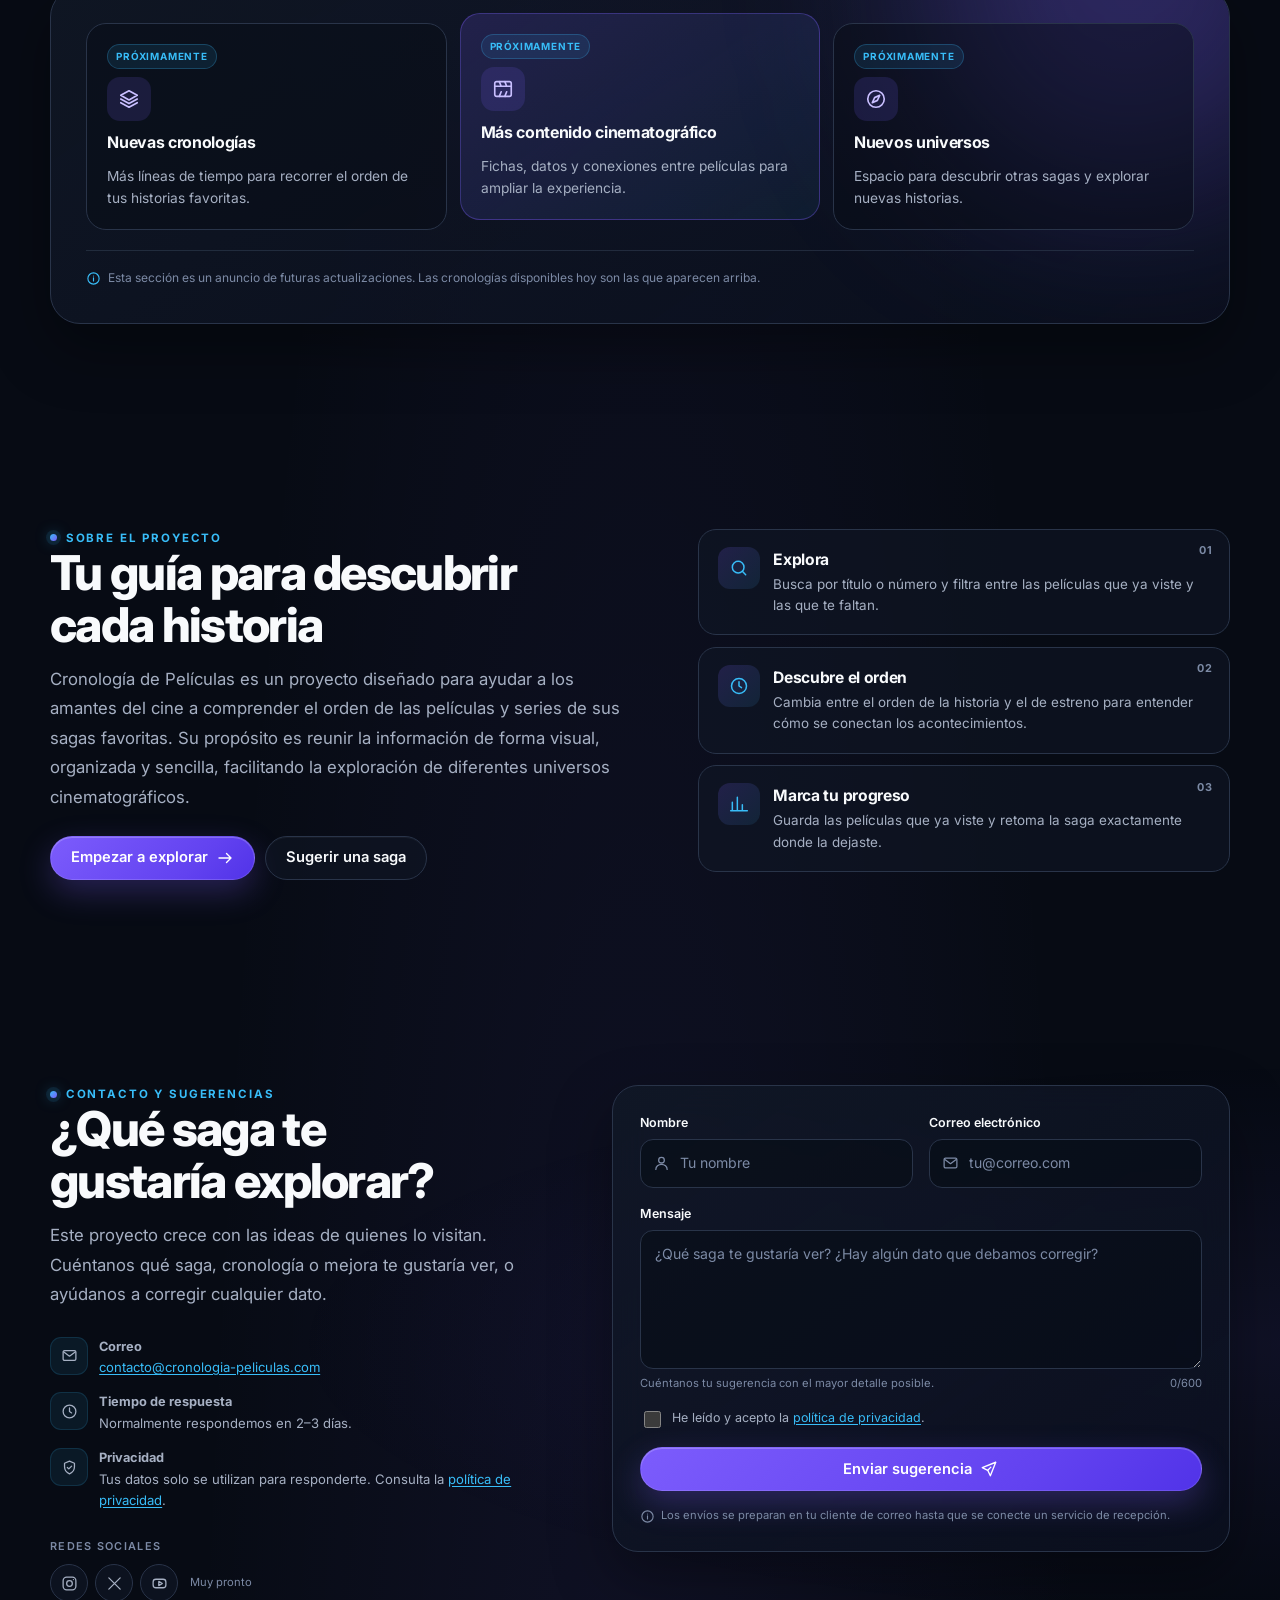
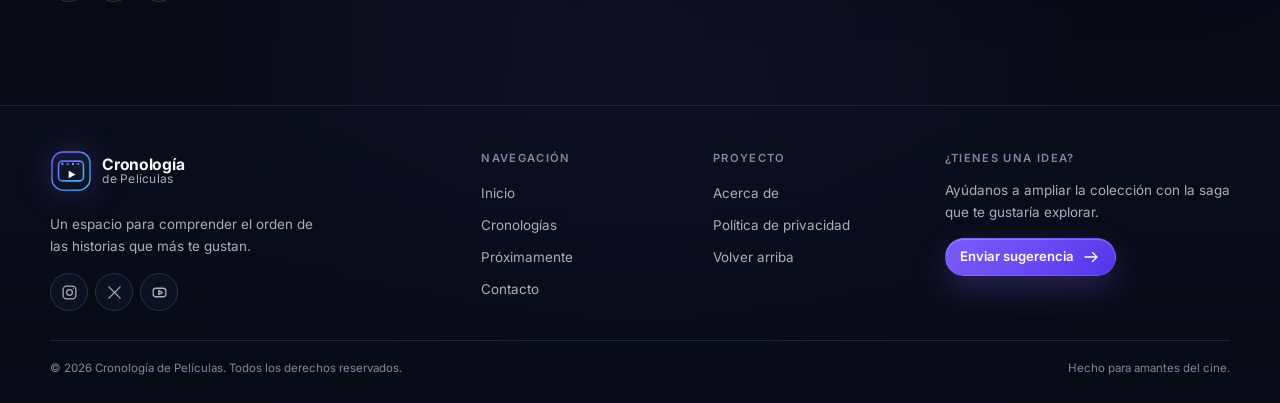
==== commit abb45be7: "Add files via upload" ====
--- a/index.html
+++ b/index.html
@@ -3,62 +3,739 @@
 <head>
     <meta charset="UTF-8">
     <meta name="viewport" content="width=device-width, initial-scale=1.0">
-    <meta name="description" content="Cronología de películas basada en el archivo proporcionado.">
-    <meta name="theme-color" content="#070912">
-    <title>Cronología de Películas</title>
-    <link rel="icon" href="data:image/svg+xml,%3Csvg xmlns='http://www.w3.org/2000/svg' viewBox='0 0 100 100'%3E%3Ctext y='.9em' font-size='90'%3E🎬%3C/text%3E%3C/svg%3E">
-
-    <link rel="stylesheet" href="css/base.css">
-    <link rel="stylesheet" href="css/header.css">
-    <link rel="stylesheet" href="css/timeline.css">
-    <link rel="stylesheet" href="css/card.css">
-    <link rel="stylesheet" href="css/dialog.css">
+    <meta name="description" content="Explora la cronología de las películas del universo cinematográfico: descubre el orden de cada historia, sus fechas de estreno y marca tu progreso.">
+    <meta name="theme-color" content="#070B14">
+    <meta name="color-scheme" content="dark">
+    <meta property="og:title" content="Cronología de Películas">
+    <meta property="og:description" content="Descubre el orden de cada historia. Explora cronologías cinematográficas, conecta historias y descubre en qué orden suceden los acontecimientos.">
+    <meta property="og:type" content="website">
+    <meta property="og:image" content="assets/images/movies/Vengadores_Endgame.jpeg">
+    <title>Cronología de Películas | Descubre el orden de cada historia</title>
+
+    <link rel="icon" type="image/svg+xml" href="assets/icons/logo.svg">
+    <script>document.documentElement.classList.add('js');</script>
+    <link rel="preconnect" href="https://fonts.googleapis.com">
+    <link rel="preconnect" href="https://fonts.gstatic.com" crossorigin>
+    <link href="https://fonts.googleapis.com/css2?family=Inter:wght@400;500;600;700;800&display=swap" rel="stylesheet">
+
+    <link rel="stylesheet" href="css/style.css">
+    <link rel="stylesheet" href="css/animations.css">
+    <link rel="stylesheet" href="css/responsive.css">
 </head>
 <body>
-
-<header>
-    <h1>Cronología de Películas</h1>
-    <p><span id="movie-count">0</span> títulos • Información tomada del archivo proporcionado</p>
-    <div class="search">
-        <label for="search-input" class="visually-hidden">Buscar película</label>
-        <input id="search-input" type="search" placeholder="Buscar por título o número…" autocomplete="off">
-    </div>
-</header>
-
-<main class="container">
-    <p id="no-results" class="no-results" role="status" hidden>No se encontraron películas.</p>
-    <ol id="timeline" class="timeline"></ol>
-</main>
-
-<footer>
-    <p>Los títulos, fechas, duraciones y universo corresponden a los datos del archivo proporcionado.</p>
-</footer>
-
-<dialog id="image-dialog" class="image-dialog" aria-label="Póster ampliado">
-    <form method="dialog"><button class="close-modal" aria-label="Cerrar">✕</button></form>
-    <img id="dialog-img" alt="">
-</dialog>
-
-<template id="movie-template">
-    <li class="movie">
-        <div class="poster">
-            <button type="button" class="poster-btn" aria-label="Ampliar póster">
-                <img loading="lazy" decoding="async" alt="">
+    <a class="skip-link" href="#contenido">Saltar al contenido principal</a>
+
+    <!-- Iconos reutilizables -->
+    <svg class="svg-sprite" xmlns="http://www.w3.org/2000/svg" aria-hidden="true" focusable="false">
+        <symbol id="icon-film" viewBox="0 0 24 24">
+            <rect x="3" y="4" width="18" height="16" rx="2"/>
+            <path d="M3 9h18M8 4l2 5M14 4l2 5M8 20l2-5M14 20l2-5"/>
+        </symbol>
+        <symbol id="icon-play" viewBox="0 0 24 24">
+            <path d="m8 5 11 7-11 7V5Z"/>
+        </symbol>
+        <symbol id="icon-search" viewBox="0 0 24 24">
+            <circle cx="11" cy="11" r="7"/>
+            <path d="m20 20-4-4"/>
+        </symbol>
+        <symbol id="icon-calendar" viewBox="0 0 24 24">
+            <rect x="3" y="5" width="18" height="16" rx="2"/>
+            <path d="M8 3v4M16 3v4M3 10h18"/>
+        </symbol>
+        <symbol id="icon-clock" viewBox="0 0 24 24">
+            <circle cx="12" cy="12" r="9"/>
+            <path d="M12 7v5l3 2"/>
+        </symbol>
+        <symbol id="icon-globe" viewBox="0 0 24 24">
+            <circle cx="12" cy="12" r="9"/>
+            <path d="M3 12h18M12 3c2.5 2.5 3.8 5.6 3.8 9S14.5 18.5 12 21c-2.5-2.5-3.8-5.6-3.8-9S9.5 5.5 12 3Z"/>
+        </symbol>
+        <symbol id="icon-check" viewBox="0 0 24 24">
+            <path d="m20 6-11 11-5-5"/>
+        </symbol>
+        <symbol id="icon-check-circle" viewBox="0 0 24 24">
+            <circle cx="12" cy="12" r="9"/>
+            <path d="m8 12 2.6 2.6L16.5 8.5"/>
+        </symbol>
+        <symbol id="icon-arrow-right" viewBox="0 0 24 24">
+            <path d="M4 12h16M14 6l6 6-6 6"/>
+        </symbol>
+        <symbol id="icon-arrow-left" viewBox="0 0 24 24">
+            <path d="M20 12H4M10 6l-6 6 6 6"/>
+        </symbol>
+        <symbol id="icon-arrow-up" viewBox="0 0 24 24">
+            <path d="M12 20V4M6 10l6-6 6 6"/>
+        </symbol>
+        <symbol id="icon-close" viewBox="0 0 24 24">
+            <path d="M6 6l12 12M18 6 6 18"/>
+        </symbol>
+        <symbol id="icon-menu" viewBox="0 0 24 24">
+            <path d="M4 7h16M4 12h16M4 17h16"/>
+        </symbol>
+        <symbol id="icon-sparkles" viewBox="0 0 24 24">
+            <path d="M12 3l1.7 5.3L19 10l-5.3 1.7L12 17l-1.7-5.3L5 10l5.3-1.7L12 3ZM19 16l.8 2.2L22 19l-2.2.8L19 22l-.8-2.2L16 19l2.2-.8L19 16Z"/>
+        </symbol>
+        <symbol id="icon-mail" viewBox="0 0 24 24">
+            <rect x="3" y="5" width="18" height="14" rx="2"/>
+            <path d="m4 7 8 6 8-6"/>
+        </symbol>
+        <symbol id="icon-shield" viewBox="0 0 24 24">
+            <path d="M12 3 5 6v5c0 4.5 2.8 8.2 7 10 4.2-1.8 7-5.5 7-10V6l-7-3Z"/>
+            <path d="m9 12 2 2 4-4"/>
+        </symbol>
+        <symbol id="icon-chevron-down" viewBox="0 0 24 24">
+            <path d="m6 9 6 6 6-6"/>
+        </symbol>
+        <symbol id="icon-instagram" viewBox="0 0 24 24">
+            <rect x="3" y="3" width="18" height="18" rx="5"/>
+            <circle cx="12" cy="12" r="4"/>
+            <path d="M17.5 6.5h.01"/>
+        </symbol>
+        <symbol id="icon-x" viewBox="0 0 24 24">
+            <path d="M4 4l16 16M20 4 4 20"/>
+        </symbol>
+        <symbol id="icon-youtube" viewBox="0 0 24 24">
+            <rect x="3" y="6" width="18" height="12" rx="4"/>
+            <path d="m11 9 5 3-5 3V9Z"/>
+        </symbol>
+        <symbol id="icon-info" viewBox="0 0 24 24">
+            <circle cx="12" cy="12" r="9"/>
+            <path d="M12 11v5M12 8h.01"/>
+        </symbol>
+        <symbol id="icon-send" viewBox="0 0 24 24">
+            <path d="m21 3-7.2 18-3.5-7.3L3 10.2 21 3Z"/>
+            <path d="m10.3 13.7 4.2-4.2"/>
+        </symbol>
+        <symbol id="icon-user" viewBox="0 0 24 24">
+            <circle cx="12" cy="8" r="4"/>
+            <path d="M4 21c0-4 3.6-7 8-7s8 3 8 7"/>
+        </symbol>
+        <symbol id="icon-layers" viewBox="0 0 24 24">
+            <path d="m12 3 9 5-9 5-9-5 9-5Z"/>
+            <path d="m3 12 9 5 9-5M3 16l9 5 9-5"/>
+        </symbol>
+        <symbol id="icon-compass" viewBox="0 0 24 24">
+            <circle cx="12" cy="12" r="9"/>
+            <path d="m16 8-2.5 5.5L8 16l2.5-5.5L16 8Z"/>
+        </symbol>
+        <symbol id="icon-progress" viewBox="0 0 24 24">
+            <path d="M4 20V10M10 20V4M16 20v-7M22 20H2"/>
+        </symbol>
+    </svg>
+
+    <header class="site-header" id="top">
+        <div class="container header-inner">
+            <a class="brand" href="#inicio" aria-label="Cronología de Películas, ir al inicio">
+                <img class="brand-logo" src="assets/icons/logo.svg" alt="" width="44" height="44">
+                <span class="brand-name">
+                    <strong>Cronología</strong>
+                    <span>de Películas</span>
+                </span>
+            </a>
+
+            <button class="nav-toggle" id="nav-toggle" type="button" aria-expanded="false" aria-controls="main-nav" aria-label="Abrir menú de navegación">
+                <span class="nav-toggle-box" aria-hidden="true">
+                    <span></span><span></span><span></span>
+                </span>
             </button>
+
+            <nav class="main-nav" id="main-nav" aria-label="Navegación principal">
+                <ul class="nav-list">
+                    <li><a class="nav-link is-active" href="#inicio">Inicio</a></li>
+                    <li><a class="nav-link" href="#cronologias">Cronologías</a></li>
+                    <li><a class="nav-link" href="#proximamente">Próximamente</a></li>
+                    <li><a class="nav-link" href="#acerca">Acerca de</a></li>
+                    <li><a class="nav-link" href="#contacto">Contacto</a></li>
+                </ul>
+                <a class="btn btn--primary btn--sm nav-cta" href="#cronologias">
+                    <svg class="icon" aria-hidden="true"><use href="#icon-play"></use></svg>
+                    Explorar
+                </a>
+            </nav>
         </div>
-        <div class="movie-info">
-            <span class="number"></span>
-            <h2></h2>
-            <div class="details">
-                <span><span aria-hidden="true">📅</span> <time></time></span>
-                <span><span aria-hidden="true">⏱️</span> <span class="duration"></span></span>
-                <span><span aria-hidden="true">🌎</span> <span class="universe"></span></span>
+    </header>
+
+    <main id="contenido" tabindex="-1">
+        <!-- HERO -->
+        <section class="hero" id="inicio" aria-labelledby="hero-title">
+            <div class="hero-ambient" aria-hidden="true"></div>
+            <div class="container hero-inner">
+                <div class="hero-copy">
+                    <p class="eyebrow reveal">
+                        <span class="eyebrow-dot" aria-hidden="true"></span>
+                        Cronologías cinematográficas
+                    </p>
+                    <h1 class="hero-title reveal" id="hero-title">
+                        Descubre el orden de
+                        <span class="text-gradient">cada historia</span>
+                    </h1>
+                    <p class="hero-subtitle reveal">
+                        Explora cronologías cinematográficas, conecta historias y descubre el orden
+                        en que suceden los acontecimientos de tus películas favoritas.
+                    </p>
+                    <div class="hero-actions reveal">
+                        <a class="btn btn--primary" href="#cronologias">
+                            Explorar cronologías
+                            <svg class="icon" aria-hidden="true"><use href="#icon-arrow-right"></use></svg>
+                        </a>
+                        <a class="btn btn--ghost" href="#acerca">
+                            <svg class="icon" aria-hidden="true"><use href="#icon-info"></use></svg>
+                            Cómo funciona
+                        </a>
+                    </div>
+                    <dl class="hero-stats reveal" aria-label="Datos de la colección">
+                        <div>
+                            <dt>Títulos</dt>
+                            <dd id="hero-movie-count">38</dd>
+                        </div>
+                        <div>
+                            <dt>Historias desde</dt>
+                            <dd><span id="hero-year-start">2008</span></dd>
+                        </div>
+                        <div>
+                            <dt>Hasta</dt>
+                            <dd><span id="hero-year-end">2026</span></dd>
+                        </div>
+                    </dl>
+                </div>
+
+                <div class="hero-visual reveal" aria-hidden="true">
+                    <div class="hero-halo"></div>
+                    <div class="hero-ring hero-ring--one"></div>
+                    <div class="hero-ring hero-ring--two"></div>
+
+                    <div class="poster-stack">
+                        <figure class="stack-poster stack-poster--far">
+                            <img src="assets/images/movies/Avengers_Doomsday.jpeg" alt="" width="500" height="750" decoding="async">
+                        </figure>
+                        <figure class="stack-poster stack-poster--back">
+                            <img src="assets/images/movies/Black_Panther.jpeg" alt="" width="500" height="750" decoding="async">
+                        </figure>
+                        <figure class="stack-poster stack-poster--mid">
+                            <img src="assets/images/movies/Iron_Man.jpeg" alt="" width="500" height="750" decoding="async">
+                        </figure>
+                        <figure class="stack-poster stack-poster--right">
+                            <img src="assets/images/movies/Spider-Man_No_Way_Home.jpeg" alt="" width="500" height="750" decoding="async">
+                        </figure>
+                        <figure class="stack-poster stack-poster--front">
+                            <img src="assets/images/movies/Vengadores_Endgame.jpeg" alt="" width="500" height="750" fetchpriority="high" decoding="async">
+                        </figure>
+                    </div>
+
+                    <div class="floating-chip">
+                        <span class="pulse-dot"></span>
+                        Línea temporal interactiva
+                    </div>
+
+                    <div class="floating-card">
+                        <span class="floating-card-icon">
+                            <svg class="icon" aria-hidden="true"><use href="#icon-film"></use></svg>
+                        </span>
+                        <span class="floating-card-text">
+                            <strong id="hero-count-badge">38</strong>
+                            <span>títulos conectados</span>
+                        </span>
+                    </div>
+                </div>
+            </div>
+        </section>
+
+        <!-- CRONOLOGÍAS -->
+        <section class="section section--timeline" id="cronologias" aria-labelledby="cronologias-title">
+            <div class="container">
+                <div class="section-heading section-heading--split">
+                    <div class="section-heading-copy">
+                        <p class="eyebrow reveal">
+                            <span class="eyebrow-dot" aria-hidden="true"></span>
+                            Línea de tiempo
+                        </p>
+                        <h2 class="section-title reveal" id="cronologias-title">Cronología del universo</h2>
+                        <p class="section-lead reveal">
+                            Del primer vengador a las historias que están por venir. Recorre el orden
+                            de los acontecimientos, consulta los datos de cada película y marca tu progreso.
+                        </p>
+                    </div>
+
+                    <aside class="progress-card reveal" aria-label="Tu progreso de visualización">
+                        <div class="progress-card-top">
+                            <span class="progress-icon" aria-hidden="true">
+                                <svg class="icon"><use href="#icon-check-circle"></use></svg>
+                            </span>
+                            <div class="progress-copy">
+                                <p>Tu progreso</p>
+                                <strong><span id="watched-count">0</span> de <span id="total-count">38</span></strong>
+                            </div>
+                            <button class="progress-reset" id="reset-progress" type="button" hidden>
+                                Reiniciar
+                            </button>
+                        </div>
+                        <div class="progress-track" id="progress-track" role="progressbar" aria-label="Películas vistas" aria-valuemin="0" aria-valuemax="38" aria-valuenow="0">
+                            <span class="progress-fill" id="progress-fill"></span>
+                        </div>
+                        <p class="progress-hint" id="progress-hint">Marca las películas que ya viste.</p>
+                    </aside>
+                </div>
+
+                <div class="timeline-toolbar reveal">
+                    <div class="search-field">
+                        <label class="visually-hidden" for="movie-search">Buscar película por título o número</label>
+                        <svg class="icon search-icon" aria-hidden="true"><use href="#icon-search"></use></svg>
+                        <input id="movie-search" type="search" placeholder="Buscar por título o número…" autocomplete="off" spellcheck="false">
+                        <button class="search-clear" id="search-clear" type="button" aria-label="Limpiar búsqueda" hidden>
+                            <svg class="icon" aria-hidden="true"><use href="#icon-close"></use></svg>
+                        </button>
+                    </div>
+
+                    <div class="toolbar-controls">
+                        <div class="filter-chips" role="group" aria-label="Filtrar películas por estado">
+                            <button class="chip is-active" type="button" data-filter="all" aria-pressed="true">
+                                Todas <span class="chip-count" id="count-all">38</span>
+                            </button>
+                            <button class="chip" type="button" data-filter="unwatched" aria-pressed="false">
+                                Por ver <span class="chip-count" id="count-unwatched">38</span>
+                            </button>
+                            <button class="chip" type="button" data-filter="watched" aria-pressed="false">
+                                Vistas <span class="chip-count" id="count-watched">0</span>
+                            </button>
+                        </div>
+
+                        <div class="sort-toggle" role="group" aria-label="Ordenar la cronología">
+                            <span class="sort-label">Ordenar</span>
+                            <button class="sort-btn is-active" type="button" data-sort="story" aria-pressed="true">Historia</button>
+                            <button class="sort-btn" type="button" data-sort="release" aria-pressed="false">Estreno</button>
+                        </div>
+                    </div>
+                </div>
+
+                <div class="results-bar">
+                    <p class="results-summary" id="results-summary" role="status" aria-live="polite">38 títulos en orden cronológico</p>
+                    <button class="text-btn" id="clear-filters" type="button" hidden>Limpiar filtros</button>
+                </div>
+
+                <noscript>
+                    <p class="form-status is-error">La cronología interactiva necesita JavaScript para mostrar las películas. Actívalo en tu navegador para continuar.</p>
+                </noscript>
+
+                <div class="empty-state" id="no-results" hidden>
+                    <span class="empty-icon" aria-hidden="true">
+                        <svg class="icon"><use href="#icon-search"></use></svg>
+                    </span>
+                    <h3>No encontramos esa historia</h3>
+                    <p>Prueba con otro título, un número o cambia los filtros.</p>
+                    <button class="btn btn--ghost btn--sm" id="empty-reset" type="button">Ver todas las películas</button>
+                </div>
+
+                <ol class="timeline" id="timeline" aria-label="Cronología de películas"></ol>
+            </div>
+        </section>
+
+        <!-- PRÓXIMAMENTE -->
+        <section class="section section--upcoming" id="proximamente" aria-labelledby="proximamente-title">
+            <div class="container">
+                <div class="section-heading section-heading--center">
+                    <p class="eyebrow reveal">
+                        <span class="eyebrow-dot" aria-hidden="true"></span>
+                        Próximamente
+                    </p>
+                    <h2 class="section-title reveal" id="proximamente-title">¡Nuevas historias están por llegar!</h2>
+                    <p class="section-lead reveal">
+                        Estamos preparando nuevas cronologías para ampliar la colección. Muy pronto
+                        podrás explorar más historias, sagas y universos cinematográficos en un mismo lugar.
+                    </p>
+                </div>
+
+                <div class="upcoming-panel reveal">
+                    <div class="upcoming-glow" aria-hidden="true"></div>
+                    <div class="upcoming-cards">
+                        <article class="upcoming-card">
+                            <span class="upcoming-badge">Próximamente</span>
+                            <span class="upcoming-icon" aria-hidden="true">
+                                <svg class="icon"><use href="#icon-layers"></use></svg>
+                            </span>
+                            <h3>Nuevas cronologías</h3>
+                            <p>Más líneas de tiempo para recorrer el orden de tus historias favoritas.</p>
+                        </article>
+                        <article class="upcoming-card upcoming-card--featured">
+                            <span class="upcoming-badge">Próximamente</span>
+                            <span class="upcoming-icon" aria-hidden="true">
+                                <svg class="icon"><use href="#icon-film"></use></svg>
+                            </span>
+                            <h3>Más contenido cinematográfico</h3>
+                            <p>Fichas, datos y conexiones entre películas para ampliar la experiencia.</p>
+                        </article>
+                        <article class="upcoming-card">
+                            <span class="upcoming-badge">Próximamente</span>
+                            <span class="upcoming-icon" aria-hidden="true">
+                                <svg class="icon"><use href="#icon-compass"></use></svg>
+                            </span>
+                            <h3>Nuevos universos</h3>
+                            <p>Espacio para descubrir otras sagas y explorar nuevas historias.</p>
+                        </article>
+                    </div>
+                    <p class="upcoming-note">
+                        <svg class="icon" aria-hidden="true"><use href="#icon-info"></use></svg>
+                        Esta sección es un anuncio de futuras actualizaciones. Las cronologías disponibles hoy son las que aparecen arriba.
+                    </p>
+                </div>
+            </div>
+        </section>
+
+        <!-- ACERCA DE -->
+        <section class="section section--about" id="acerca" aria-labelledby="acerca-title">
+            <div class="container about-grid">
+                <div class="about-copy">
+                    <p class="eyebrow reveal">
+                        <span class="eyebrow-dot" aria-hidden="true"></span>
+                        Sobre el proyecto
+                    </p>
+                    <h2 class="section-title reveal" id="acerca-title">Tu guía para descubrir cada historia</h2>
+                    <p class="section-lead reveal">
+                        Cronología de Películas es un proyecto diseñado para ayudar a los amantes del cine
+                        a comprender el orden de las películas y series de sus sagas favoritas. Su propósito
+                        es reunir la información de forma visual, organizada y sencilla, facilitando la
+                        exploración de diferentes universos cinematográficos.
+                    </p>
+                    <div class="about-actions reveal">
+                        <a class="btn btn--primary" href="#cronologias">
+                            Empezar a explorar
+                            <svg class="icon" aria-hidden="true"><use href="#icon-arrow-right"></use></svg>
+                        </a>
+                        <a class="btn btn--ghost" href="#contacto">Sugerir una saga</a>
+                    </div>
+                </div>
+
+                <div class="about-steps">
+                    <article class="step-card reveal">
+                        <span class="step-number">01</span>
+                        <span class="step-icon" aria-hidden="true">
+                            <svg class="icon"><use href="#icon-search"></use></svg>
+                        </span>
+                        <div>
+                            <h3>Explora</h3>
+                            <p>Busca por título o número y filtra entre las películas que ya viste y las que te faltan.</p>
+                        </div>
+                    </article>
+                    <article class="step-card reveal">
+                        <span class="step-number">02</span>
+                        <span class="step-icon" aria-hidden="true">
+                            <svg class="icon"><use href="#icon-clock"></use></svg>
+                        </span>
+                        <div>
+                            <h3>Descubre el orden</h3>
+                            <p>Cambia entre el orden de la historia y el de estreno para entender cómo se conectan los acontecimientos.</p>
+                        </div>
+                    </article>
+                    <article class="step-card reveal">
+                        <span class="step-number">03</span>
+                        <span class="step-icon" aria-hidden="true">
+                            <svg class="icon"><use href="#icon-progress"></use></svg>
+                        </span>
+                        <div>
+                            <h3>Marca tu progreso</h3>
+                            <p>Guarda las películas que ya viste y retoma la saga exactamente donde la dejaste.</p>
+                        </div>
+                    </article>
+                </div>
+            </div>
+        </section>
+
+        <!-- CONTACTO -->
+        <section class="section section--contact" id="contacto" aria-labelledby="contacto-title">
+            <div class="container contact-grid">
+                <div class="contact-copy">
+                    <p class="eyebrow reveal">
+                        <span class="eyebrow-dot" aria-hidden="true"></span>
+                        Contacto y sugerencias
+                    </p>
+                    <h2 class="section-title reveal" id="contacto-title">¿Qué saga te gustaría explorar?</h2>
+                    <p class="section-lead reveal">
+                        Este proyecto crece con las ideas de quienes lo visitan. Cuéntanos qué saga,
+                        cronología o mejora te gustaría ver, o ayúdanos a corregir cualquier dato.
+                    </p>
+
+                    <ul class="contact-points reveal">
+                        <li>
+                            <span class="contact-point-icon" aria-hidden="true">
+                                <svg class="icon"><use href="#icon-mail"></use></svg>
+                            </span>
+                            <span>
+                                <strong>Correo</strong>
+                                <a href="mailto:contacto@cronologia-peliculas.com">contacto@cronologia-peliculas.com</a>
+                            </span>
+                        </li>
+                        <li>
+                            <span class="contact-point-icon" aria-hidden="true">
+                                <svg class="icon"><use href="#icon-clock"></use></svg>
+                            </span>
+                            <span>
+                                <strong>Tiempo de respuesta</strong>
+                                <span>Normalmente respondemos en 2–3 días.</span>
+                            </span>
+                        </li>
+                        <li>
+                            <span class="contact-point-icon" aria-hidden="true">
+                                <svg class="icon"><use href="#icon-shield"></use></svg>
+                            </span>
+                            <span>
+                                <strong>Privacidad</strong>
+                                <span>Tus datos solo se utilizan para responderte. Consulta la <a href="privacidad.html">política de privacidad</a>.</span>
+                            </span>
+                        </li>
+                    </ul>
+
+                    <div class="contact-social reveal">
+                        <p>Redes sociales</p>
+                        <div class="social-row">
+                            <button class="social-btn" type="button" data-social="Instagram" aria-label="Instagram, próximamente">
+                                <svg class="icon" aria-hidden="true"><use href="#icon-instagram"></use></svg>
+                            </button>
+                            <button class="social-btn" type="button" data-social="X" aria-label="X, próximamente">
+                                <svg class="icon" aria-hidden="true"><use href="#icon-x"></use></svg>
+                            </button>
+                            <button class="social-btn" type="button" data-social="YouTube" aria-label="YouTube, próximamente">
+                                <svg class="icon" aria-hidden="true"><use href="#icon-youtube"></use></svg>
+                            </button>
+                            <span class="social-note">Muy pronto</span>
+                        </div>
+                    </div>
+                </div>
+
+                <div class="contact-card reveal">
+                    <form class="contact-form" id="contact-form" novalidate>
+                        <div class="form-grid">
+                            <div class="form-field">
+                                <label for="name">Nombre</label>
+                                <div class="input-wrap">
+                                    <svg class="icon input-icon" aria-hidden="true"><use href="#icon-user"></use></svg>
+                                    <input id="name" name="name" type="text" autocomplete="name" placeholder="Tu nombre" required minlength="2" maxlength="80" aria-describedby="name-error">
+                                </div>
+                                <p class="field-error" id="name-error" role="alert" hidden></p>
+                            </div>
+
+                            <div class="form-field">
+                                <label for="email">Correo electrónico</label>
+                                <div class="input-wrap">
+                                    <svg class="icon input-icon" aria-hidden="true"><use href="#icon-mail"></use></svg>
+                                    <input id="email" name="email" type="email" autocomplete="email" placeholder="tu@correo.com" required aria-describedby="email-error">
+                                </div>
+                                <p class="field-error" id="email-error" role="alert" hidden></p>
+                            </div>
+                        </div>
+
+                        <div class="form-field">
+                            <label for="message">Mensaje</label>
+                            <textarea id="message" name="message" rows="5" required minlength="10" maxlength="600" placeholder="¿Qué saga te gustaría ver? ¿Hay algún dato que debamos corregir?" aria-describedby="message-hint message-error"></textarea>
+                            <div class="field-meta">
+                                <p id="message-hint">Cuéntanos tu sugerencia con el mayor detalle posible.</p>
+                                <span class="char-count" id="message-count">0/600</span>
+                            </div>
+                            <p class="field-error" id="message-error" role="alert" hidden></p>
+                        </div>
+
+                        <div class="form-field form-field--check">
+                            <input id="privacy" name="privacy" type="checkbox" required aria-describedby="privacy-error">
+                            <label for="privacy">He leído y acepto la <a href="privacidad.html">política de privacidad</a>.</label>
+                            <p class="field-error" id="privacy-error" role="alert" hidden></p>
+                        </div>
+
+                        <div class="honeypot" aria-hidden="true">
+                            <label for="website">No completar este campo</label>
+                            <input id="website" name="website" type="text" tabindex="-1" autocomplete="off">
+                        </div>
+
+                        <noscript>
+                            <p class="form-status is-error">El formulario necesita JavaScript para validar los campos y preparar el envío.</p>
+                        </noscript>
+
+                        <button class="btn btn--primary btn--block" type="submit" id="submit-btn">
+                            <span class="btn-label">Enviar sugerencia</span>
+                            <svg class="icon" aria-hidden="true"><use href="#icon-send"></use></svg>
+                        </button>
+
+                        <p class="form-note">
+                            <svg class="icon" aria-hidden="true"><use href="#icon-info"></use></svg>
+                            Los envíos se preparan en tu cliente de correo hasta que se conecte un servicio de recepción.
+                        </p>
+
+                        <div class="form-status" id="form-status" role="status" aria-live="polite" hidden></div>
+                    </form>
+                </div>
+            </div>
+        </section>
+    </main>
+
+    <footer class="site-footer">
+        <div class="container footer-grid">
+            <div class="footer-brand">
+                <a class="brand" href="#inicio" aria-label="Cronología de Películas, ir al inicio">
+                    <img class="brand-logo" src="assets/icons/logo.svg" alt="" width="44" height="44">
+                    <span class="brand-name">
+                        <strong>Cronología</strong>
+                        <span>de Películas</span>
+                    </span>
+                </a>
+                <p>Un espacio para comprender el orden de las historias que más te gustan.</p>
+                <div class="social-row">
+                    <button class="social-btn" type="button" data-social="Instagram" aria-label="Instagram, próximamente">
+                        <svg class="icon" aria-hidden="true"><use href="#icon-instagram"></use></svg>
+                    </button>
+                    <button class="social-btn" type="button" data-social="X" aria-label="X, próximamente">
+                        <svg class="icon" aria-hidden="true"><use href="#icon-x"></use></svg>
+                    </button>
+                    <button class="social-btn" type="button" data-social="YouTube" aria-label="YouTube, próximamente">
+                        <svg class="icon" aria-hidden="true"><use href="#icon-youtube"></use></svg>
+                    </button>
+                </div>
+            </div>
+
+            <nav class="footer-nav" aria-label="Navegación del pie de página">
+                <h2>Navegación</h2>
+                <ul>
+                    <li><a href="#inicio">Inicio</a></li>
+                    <li><a href="#cronologias">Cronologías</a></li>
+                    <li><a href="#proximamente">Próximamente</a></li>
+                    <li><a href="#contacto">Contacto</a></li>
+                </ul>
+            </nav>
+
+            <div class="footer-nav">
+                <h2>Proyecto</h2>
+                <ul>
+                    <li><a href="#acerca">Acerca de</a></li>
+                    <li><a href="privacidad.html">Política de privacidad</a></li>
+                    <li><button class="footer-link-btn" type="button" data-scroll-top>Volver arriba</button></li>
+                </ul>
+            </div>
+
+            <div class="footer-cta">
+                <h2>¿Tienes una idea?</h2>
+                <p>Ayúdanos a ampliar la colección con la saga que te gustaría explorar.</p>
+                <a class="btn btn--primary btn--sm" href="#contacto">
+                    Enviar sugerencia
+                    <svg class="icon" aria-hidden="true"><use href="#icon-arrow-right"></use></svg>
+                </a>
             </div>
         </div>
-    </li>
-</template>
-
-<script src="js/movies.js"></script>
-<script src="js/app.js"></script>
+
+        <div class="container footer-bottom">
+            <p>© <span id="current-year">2026</span> Cronología de Películas. Todos los derechos reservados.</p>
+            <p>Hecho para amantes del cine.</p>
+        </div>
+    </footer>
+
+    <button class="back-to-top" id="back-to-top" type="button" aria-label="Volver arriba" hidden>
+        <svg class="icon" aria-hidden="true"><use href="#icon-arrow-up"></use></svg>
+    </button>
+
+    <div class="toast-region" id="toast-region" role="status" aria-live="polite" aria-atomic="true"></div>
+
+    <!-- Ficha ampliada -->
+    <dialog class="movie-dialog" id="movie-dialog" aria-labelledby="dialog-title">
+        <div class="dialog-panel">
+            <button class="dialog-close" id="dialog-close" type="button" aria-label="Cerrar detalles">
+                <svg class="icon" aria-hidden="true"><use href="#icon-close"></use></svg>
+            </button>
+
+            <div class="dialog-poster">
+                <img id="dialog-poster-img" alt="" width="500" height="750">
+                <span class="poster-fallback" id="dialog-fallback" aria-hidden="true">
+                    <svg class="icon"><use href="#icon-film"></use></svg>
+                    <span class="fallback-title"></span>
+                </span>
+            </div>
+
+            <div class="dialog-body">
+                <p class="dialog-kicker" id="dialog-rank"></p>
+                <h2 id="dialog-title"></h2>
+                <p class="dialog-subtitle">Una historia del universo cinematográfico.</p>
+
+                <dl class="dialog-facts">
+                    <div>
+                        <dt><svg class="icon" aria-hidden="true"><use href="#icon-calendar"></use></svg> Estreno</dt>
+                        <dd id="dialog-date"></dd>
+                    </div>
+                    <div>
+                        <dt><svg class="icon" aria-hidden="true"><use href="#icon-clock"></use></svg> Duración</dt>
+                        <dd id="dialog-duration"></dd>
+                    </div>
+                    <div>
+                        <dt><svg class="icon" aria-hidden="true"><use href="#icon-globe"></use></svg> Universo</dt>
+                        <dd id="dialog-universe"></dd>
+                    </div>
+                </dl>
+
+                <div class="dialog-actions">
+                    <button class="btn btn--primary" id="dialog-watch" type="button" aria-pressed="false">
+                        <svg class="icon" aria-hidden="true"><use href="#icon-check"></use></svg>
+                        <span>Marcar como vista</span>
+                    </button>
+                    <a class="btn btn--ghost" href="#cronologias" id="dialog-back">Volver a la cronología</a>
+                </div>
+
+                <div class="dialog-nav" aria-label="Navegar entre películas">
+                    <button class="dialog-nav-btn" id="dialog-prev" type="button">
+                        <svg class="icon" aria-hidden="true"><use href="#icon-arrow-left"></use></svg>
+                        Anterior
+                    </button>
+                    <span class="dialog-position" id="dialog-position"></span>
+                    <button class="dialog-nav-btn" id="dialog-next" type="button">
+                        Siguiente
+                        <svg class="icon" aria-hidden="true"><use href="#icon-arrow-right"></use></svg>
+                    </button>
+                </div>
+            </div>
+        </div>
+    </dialog>
+
+    <template id="movie-template">
+        <li class="timeline-item">
+            <article class="movie-card">
+                <button class="movie-poster" type="button">
+                    <img src="" alt="" loading="lazy" decoding="async" width="500" height="750">
+                    <span class="poster-fallback" aria-hidden="true">
+                        <svg class="icon"><use href="#icon-film"></use></svg>
+                        <span class="fallback-title"></span>
+                    </span>
+                    <span class="watched-flag" aria-hidden="true">
+                        <svg class="icon"><use href="#icon-check"></use></svg>
+                        Vista
+                    </span>
+                </button>
+
+                <div class="movie-content">
+                    <div class="movie-topline">
+                        <span class="movie-rank"></span>
+                        <time class="movie-date"></time>
+                    </div>
+                    <h3 class="movie-title"></h3>
+                    <ul class="movie-facts">
+                        <li>
+                            <svg class="icon" aria-hidden="true"><use href="#icon-clock"></use></svg>
+                            <span class="movie-duration"></span>
+                        </li>
+                        <li>
+                            <svg class="icon" aria-hidden="true"><use href="#icon-globe"></use></svg>
+                            <span class="movie-universe"></span>
+                        </li>
+                    </ul>
+                    <div class="movie-actions">
+                        <button class="watch-btn" type="button" aria-pressed="false">
+                            <svg class="icon" aria-hidden="true"><use href="#icon-check"></use></svg>
+                            <span>Marcar como vista</span>
+                        </button>
+                        <button class="details-btn" type="button">
+                            <span>Detalles</span>
+                            <svg class="icon" aria-hidden="true"><use href="#icon-arrow-right"></use></svg>
+                        </button>
+                    </div>
+                </div>
+            </article>
+        </li>
+    </template>
+
+    <script src="js/movies.js"></script>
+    <script src="js/main.js"></script>
+    <script src="js/navigation.js"></script>
+    <script src="js/contact.js"></script>
 </body>
 </html>
--- a/css/style.css
+++ b/css/style.css
@@ -0,0 +1,2289 @@
+/* =========================================================
+   Cronología de Películas — estilos generales
+   Paleta, tipografía, layout, componentes y utilidades.
+   ========================================================= */
+
+:root {
+    /* Color */
+    --bg: #070B14;
+    --bg-elevated: #0B1020;
+    --surface: #111827;
+    --surface-soft: rgba(17, 24, 39, .72);
+    --surface-strong: rgba(17, 24, 39, .94);
+    --border: #293449;
+    --border-soft: rgba(51, 65, 85, .55);
+    --text: #F8FAFC;
+    --muted: #A6B0C3;
+    --muted-2: #7C8AA5;
+    --brand: #7C5CFC;
+    --brand-strong: #6A46F5;
+    --brand-soft: rgba(124, 92, 252, .15);
+    --accent: #38BDF8;
+    --accent-soft: rgba(56, 189, 248, .12);
+    --success: #34D399;
+    --danger: #FB7185;
+
+    /* Forma y profundidad */
+    --radius-sm: 12px;
+    --radius: 18px;
+    --radius-lg: 26px;
+    --radius-xl: 34px;
+    --shadow-sm: 0 10px 30px rgba(0, 0, 0, .22);
+    --shadow: 0 24px 60px rgba(0, 0, 0, .35);
+    --shadow-lg: 0 40px 100px rgba(0, 0, 0, .55);
+
+    /* Medidas */
+    --header-h: 74px;
+    --container: 1180px;
+    --font: "Inter", "Roboto", system-ui, -apple-system, "Segoe UI", sans-serif;
+    --ease: 220ms cubic-bezier(.2, .7, .3, 1);
+}
+
+/* Reset y base --------------------------------------------------------- */
+*,
+*::before,
+*::after {
+    box-sizing: border-box;
+}
+
+html {
+    scroll-behavior: smooth;
+    scroll-padding-top: calc(var(--header-h) + 24px);
+    -webkit-text-size-adjust: 100%;
+}
+
+body {
+    margin: 0;
+    min-height: 100vh;
+    overflow-x: hidden;
+    color: var(--text);
+    background:
+        radial-gradient(ellipse 80% 50% at 8% -5%, rgba(124, 92, 252, .16), transparent 55%),
+        radial-gradient(ellipse 70% 45% at 100% 8%, rgba(56, 189, 248, .10), transparent 55%),
+        radial-gradient(ellipse 60% 50% at 50% 105%, rgba(124, 92, 252, .09), transparent 60%),
+        var(--bg);
+    font-family: var(--font);
+    font-size: 16px;
+    line-height: 1.6;
+    -webkit-font-smoothing: antialiased;
+    text-rendering: optimizeLegibility;
+}
+
+body::before {
+    content: "";
+    position: fixed;
+    inset: 0;
+    z-index: -1;
+    pointer-events: none;
+    background-image:
+        linear-gradient(rgba(255, 255, 255, .018) 1px, transparent 1px),
+        linear-gradient(90deg, rgba(255, 255, 255, .018) 1px, transparent 1px);
+    background-size: 48px 48px;
+    -webkit-mask-image: linear-gradient(to bottom, #000 0%, rgba(0, 0, 0, .35) 45%, transparent 85%);
+    mask-image: linear-gradient(to bottom, #000 0%, rgba(0, 0, 0, .35) 45%, transparent 85%);
+}
+
+body.no-scroll {
+    overflow: hidden;
+}
+
+img {
+    display: block;
+    max-width: 100%;
+}
+
+svg {
+    display: block;
+}
+
+button,
+input,
+textarea {
+    font: inherit;
+}
+
+button {
+    cursor: pointer;
+}
+
+a {
+    color: inherit;
+    text-decoration: none;
+}
+
+ul,
+ol {
+    margin: 0;
+    padding: 0;
+    list-style: none;
+}
+
+h1,
+h2,
+h3,
+p,
+dl,
+dd {
+    margin: 0;
+}
+
+[hidden] {
+    display: none !important;
+}
+
+::selection {
+    color: #fff;
+    background: rgba(124, 92, 252, .45);
+}
+
+:focus-visible {
+    outline: 2px solid var(--accent);
+    outline-offset: 3px;
+    border-radius: 4px;
+}
+
+main:focus,
+.hero:focus,
+.section:focus {
+    outline: none;
+}
+
+/* Utilidades ----------------------------------------------------------- */
+.container {
+    width: min(var(--container), calc(100% - 40px));
+    margin-inline: auto;
+}
+
+.icon {
+    width: 1.25em;
+    height: 1.25em;
+    flex: none;
+    fill: none;
+    stroke: currentColor;
+    stroke-width: 1.8;
+    stroke-linecap: round;
+    stroke-linejoin: round;
+}
+
+.svg-sprite {
+    position: absolute;
+    width: 0;
+    height: 0;
+    overflow: hidden;
+}
+
+.visually-hidden {
+    position: absolute;
+    width: 1px;
+    height: 1px;
+    padding: 0;
+    margin: -1px;
+    overflow: hidden;
+    clip: rect(0 0 0 0);
+    clip-path: inset(50%);
+    white-space: nowrap;
+    border: 0;
+}
+
+.skip-link {
+    position: fixed;
+    top: .8rem;
+    left: .8rem;
+    z-index: 500;
+    padding: .7rem 1rem;
+    border: 1px solid var(--accent);
+    border-radius: 10px;
+    color: #04121A;
+    background: var(--accent);
+    font-size: .85rem;
+    font-weight: 700;
+    transform: translateY(-160%);
+    transition: transform var(--ease);
+}
+
+.skip-link:focus {
+    transform: translateY(0);
+}
+
+/* Tipografía ----------------------------------------------------------- */
+.eyebrow {
+    display: flex;
+    align-items: center;
+    gap: .55rem;
+    color: var(--accent);
+    font-size: .72rem;
+    font-weight: 700;
+    letter-spacing: .16em;
+    text-transform: uppercase;
+}
+
+.eyebrow-dot {
+    width: 7px;
+    height: 7px;
+    flex: none;
+    border-radius: 50%;
+    background: linear-gradient(135deg, var(--accent), var(--brand));
+    box-shadow: 0 0 0 4px rgba(56, 189, 248, .1), 0 0 14px rgba(56, 189, 248, .6);
+}
+
+.section-title {
+    font-size: clamp(1.9rem, 5vw, 3rem);
+    font-weight: 800;
+    line-height: 1.08;
+    letter-spacing: -.035em;
+    text-wrap: balance;
+}
+
+.section-lead {
+    max-width: 66ch;
+    margin-top: 1rem;
+    color: var(--muted);
+    font-size: clamp(.95rem, 1.4vw, 1.05rem);
+    line-height: 1.75;
+}
+
+.text-gradient {
+    background: linear-gradient(100deg, #F8FAFC 0%, #B9A8FF 35%, var(--accent) 75%, #F8FAFC 100%);
+    background-size: 220% auto;
+    -webkit-background-clip: text;
+    background-clip: text;
+    color: transparent;
+}
+
+/* Botones -------------------------------------------------------------- */
+.btn {
+    display: inline-flex;
+    align-items: center;
+    justify-content: center;
+    gap: .5rem;
+    min-height: 44px;
+    padding: .72rem 1.25rem;
+    border: 1px solid transparent;
+    border-radius: 999px;
+    font-size: .92rem;
+    font-weight: 600;
+    line-height: 1.2;
+    white-space: nowrap;
+    transition: transform var(--ease), border-color var(--ease), background var(--ease), box-shadow var(--ease), color var(--ease);
+}
+
+.btn .icon {
+    width: 18px;
+    height: 18px;
+}
+
+.btn--primary {
+    color: #fff;
+    border-color: rgba(255, 255, 255, .12);
+    background: linear-gradient(135deg, var(--brand), #6242F0 70%, #5133E8);
+    box-shadow: 0 12px 32px rgba(124, 92, 252, .28), inset 0 1px rgba(255, 255, 255, .22);
+}
+
+.btn--primary:hover {
+    transform: translateY(-2px);
+    background: linear-gradient(135deg, #8A6DFF, #7050FA 70%, #5A3CF0);
+    box-shadow: 0 18px 44px rgba(124, 92, 252, .36), inset 0 1px rgba(255, 255, 255, .25);
+}
+
+.btn--ghost {
+    color: var(--text);
+    border-color: var(--border);
+    background: rgba(17, 24, 39, .55);
+    box-shadow: inset 0 1px rgba(255, 255, 255, .04);
+}
+
+.btn--ghost:hover {
+    transform: translateY(-2px);
+    border-color: rgba(56, 189, 248, .45);
+    background: rgba(56, 189, 248, .08);
+    color: #fff;
+}
+
+.btn--sm {
+    min-height: 38px;
+    padding: .5rem .9rem;
+    font-size: .82rem;
+}
+
+.btn--block {
+    width: 100%;
+}
+
+.btn:disabled,
+.btn.is-loading {
+    opacity: .72;
+    cursor: wait;
+    transform: none;
+}
+
+.btn.is-loading .icon {
+    display: none;
+}
+
+.btn.is-loading::after {
+    content: "";
+    width: 16px;
+    height: 16px;
+    border: 2px solid rgba(255, 255, 255, .35);
+    border-top-color: #fff;
+    border-radius: 50%;
+    animation: spin .8s linear infinite;
+}
+
+.text-btn {
+    padding: 0;
+    border: 0;
+    background: none;
+    color: var(--accent);
+    font-size: .82rem;
+    text-decoration: underline;
+    text-underline-offset: 3px;
+}
+
+.text-btn:hover {
+    color: #fff;
+}
+
+/* Encabezado ----------------------------------------------------------- */
+.site-header {
+    position: sticky;
+    top: 0;
+    z-index: 100;
+    border-bottom: 1px solid transparent;
+    background: rgba(7, 11, 20, .66);
+    backdrop-filter: blur(18px);
+    -webkit-backdrop-filter: blur(18px);
+    transition: background var(--ease), border-color var(--ease), box-shadow var(--ease);
+}
+
+.site-header.is-scrolled {
+    border-bottom-color: var(--border-soft);
+    background: rgba(7, 11, 20, .9);
+    box-shadow: 0 16px 44px rgba(0, 0, 0, .32);
+}
+
+.header-inner {
+    position: relative;
+    display: flex;
+    align-items: center;
+    justify-content: space-between;
+    gap: 1rem;
+    min-height: var(--header-h);
+}
+
+.brand {
+    display: inline-flex;
+    align-items: center;
+    gap: .65rem;
+    min-width: 0;
+}
+
+.brand-logo {
+    width: 42px;
+    height: 42px;
+    filter: drop-shadow(0 0 16px rgba(124, 92, 252, .28));
+}
+
+.brand-name {
+    display: flex;
+    flex-direction: column;
+    line-height: 1.05;
+    letter-spacing: -.02em;
+}
+
+.brand-name strong {
+    font-size: .98rem;
+    font-weight: 700;
+}
+
+.brand-name span {
+    color: var(--muted);
+    font-size: .75rem;
+    letter-spacing: .02em;
+}
+
+.nav-toggle {
+    display: inline-flex;
+    align-items: center;
+    justify-content: center;
+    width: 44px;
+    height: 44px;
+    padding: 0;
+    border: 1px solid var(--border);
+    border-radius: 13px;
+    color: var(--text);
+    background: rgba(17, 24, 39, .6);
+}
+
+.nav-toggle:hover {
+    border-color: rgba(56, 189, 248, .4);
+}
+
+.nav-toggle-box {
+    display: flex;
+    flex-direction: column;
+    gap: 4px;
+    width: 18px;
+}
+
+.nav-toggle-box span {
+    display: block;
+    height: 2px;
+    border-radius: 999px;
+    background: currentColor;
+    transition: transform var(--ease), opacity var(--ease);
+}
+
+.nav-toggle[aria-expanded="true"] .nav-toggle-box span:nth-child(1) {
+    transform: translateY(6px) rotate(45deg);
+}
+
+.nav-toggle[aria-expanded="true"] .nav-toggle-box span:nth-child(2) {
+    opacity: 0;
+}
+
+.nav-toggle[aria-expanded="true"] .nav-toggle-box span:nth-child(3) {
+    transform: translateY(-6px) rotate(-45deg);
+}
+
+.main-nav {
+    position: absolute;
+    top: calc(100% + 8px);
+    left: 0;
+    right: 0;
+    display: flex;
+    flex-direction: column;
+    gap: .45rem;
+    padding: .8rem;
+    border: 1px solid var(--border);
+    border-radius: 20px;
+    background: var(--surface-strong);
+    box-shadow: var(--shadow);
+    opacity: 0;
+    visibility: hidden;
+    transform: translateY(-8px);
+    transition: opacity var(--ease), transform var(--ease), visibility var(--ease);
+}
+
+.main-nav.is-open {
+    opacity: 1;
+    visibility: visible;
+    transform: translateY(0);
+}
+
+.nav-list {
+    display: flex;
+    flex-direction: column;
+    gap: .15rem;
+}
+
+.nav-link {
+    display: block;
+    padding: .65rem .75rem;
+    border-radius: 11px;
+    color: var(--muted);
+    font-size: .92rem;
+    font-weight: 500;
+    transition: color var(--ease), background var(--ease);
+}
+
+.nav-link:hover,
+.nav-link:focus-visible {
+    color: var(--text);
+    background: rgba(255, 255, 255, .05);
+}
+
+.nav-link.is-active {
+    color: #fff;
+    background: rgba(124, 92, 252, .15);
+}
+
+.nav-cta {
+    margin-top: .2rem;
+}
+
+/* Hero ----------------------------------------------------------------- */
+.hero {
+    position: relative;
+    isolation: isolate;
+    overflow: hidden;
+    padding: clamp(3rem, 8vw, 5.5rem) 0 clamp(3.5rem, 9vw, 7rem);
+}
+
+.hero-ambient {
+    position: absolute;
+    inset: 0;
+    z-index: -1;
+    pointer-events: none;
+    background:
+        radial-gradient(circle at 18% 28%, rgba(124, 92, 252, .18), transparent 34%),
+        radial-gradient(circle at 82% 18%, rgba(56, 189, 248, .11), transparent 32%),
+        radial-gradient(circle at 55% 88%, rgba(124, 92, 252, .08), transparent 36%);
+}
+
+.hero-inner {
+    display: grid;
+    gap: 2.5rem;
+    align-items: center;
+}
+
+.hero-copy {
+    max-width: 680px;
+}
+
+.hero-title {
+    margin: 1rem 0 1.15rem;
+    font-size: clamp(2.55rem, 8vw, 5rem);
+    font-weight: 800;
+    line-height: .98;
+    letter-spacing: -.055em;
+    text-wrap: balance;
+}
+
+.hero-subtitle {
+    max-width: 58ch;
+    color: var(--muted);
+    font-size: clamp(1rem, 1.6vw, 1.12rem);
+    line-height: 1.75;
+}
+
+.hero-actions {
+    display: flex;
+    flex-wrap: wrap;
+    gap: .7rem;
+    margin-top: 1.8rem;
+}
+
+.hero-stats {
+    display: flex;
+    flex-wrap: wrap;
+    gap: 1.4rem 2rem;
+    margin-top: 2.4rem;
+    padding-top: 1.5rem;
+    border-top: 1px solid var(--border-soft);
+}
+
+.hero-stats div {
+    display: flex;
+    flex-direction: column;
+    gap: .1rem;
+}
+
+.hero-stats dt {
+    color: var(--muted-2);
+    font-size: .68rem;
+    font-weight: 600;
+    letter-spacing: .12em;
+    text-transform: uppercase;
+}
+
+.hero-stats dd {
+    font-size: 1.35rem;
+    font-weight: 700;
+    letter-spacing: -.02em;
+}
+
+/* Composición de pósteres */
+.hero-visual {
+    position: relative;
+    display: flex;
+    align-items: center;
+    justify-content: center;
+    min-height: 390px;
+}
+
+.hero-halo {
+    position: absolute;
+    width: min(520px, 100%);
+    aspect-ratio: 1;
+    border-radius: 50%;
+    background: radial-gradient(circle, rgba(124, 92, 252, .34), rgba(56, 189, 248, .12) 45%, transparent 70%);
+    filter: blur(28px);
+}
+
+.hero-ring {
+    position: absolute;
+    border: 1px solid rgba(124, 92, 252, .2);
+    border-radius: 50%;
+    pointer-events: none;
+}
+
+.hero-ring--one {
+    width: 78%;
+    aspect-ratio: 1;
+    transform: rotate(-14deg) scaleY(.55);
+}
+
+.hero-ring--two {
+    width: 96%;
+    aspect-ratio: 1;
+    border-color: rgba(56, 189, 248, .12);
+    transform: rotate(18deg) scaleY(.5);
+}
+
+.poster-stack {
+    position: relative;
+    width: min(430px, 100%);
+    height: 400px;
+}
+
+.stack-poster {
+    position: absolute;
+    width: 158px;
+    aspect-ratio: 2 / 3;
+    margin: 0;
+    overflow: hidden;
+    border: 1px solid rgba(255, 255, 255, .14);
+    border-radius: 16px;
+    background: var(--bg-elevated);
+    box-shadow: 0 30px 60px rgba(0, 0, 0, .55);
+}
+
+.stack-poster img {
+    width: 100%;
+    height: 100%;
+    object-fit: cover;
+}
+
+.stack-poster--front {
+    top: 50%;
+    left: 50%;
+    z-index: 5;
+    width: 186px;
+    transform: translate(-50%, -50%) rotate(-2deg);
+}
+
+.stack-poster--mid {
+    top: 52%;
+    left: 9%;
+    z-index: 3;
+    width: 154px;
+    transform: translateY(-50%) rotate(-12deg);
+}
+
+.stack-poster--right {
+    top: 50%;
+    right: 6%;
+    z-index: 4;
+    width: 154px;
+    transform: translateY(-50%) rotate(10deg);
+}
+
+.stack-poster--back {
+    top: 47%;
+    left: 50%;
+    z-index: 2;
+    opacity: .72;
+    transform: translate(-50%, -50%) rotate(7deg) scale(.92);
+}
+
+.stack-poster--far {
+    top: 46%;
+    left: 50%;
+    z-index: 1;
+    opacity: .4;
+    transform: translate(-50%, -50%) rotate(-9deg) scale(.84);
+}
+
+.floating-chip,
+.floating-card {
+    position: absolute;
+    z-index: 8;
+    display: flex;
+    align-items: center;
+    gap: .55rem;
+    border: 1px solid var(--border);
+    background: rgba(11, 16, 32, .82);
+    box-shadow: var(--shadow-sm);
+    backdrop-filter: blur(14px);
+    -webkit-backdrop-filter: blur(14px);
+}
+
+.floating-chip {
+    top: 5%;
+    left: 0;
+    padding: .5rem .8rem;
+    border-radius: 999px;
+    color: var(--muted);
+    font-size: .72rem;
+    font-weight: 500;
+}
+
+.floating-card {
+    right: 0;
+    bottom: 5%;
+    padding: .65rem .85rem;
+    border-radius: 16px;
+}
+
+.floating-card-icon {
+    display: grid;
+    place-items: center;
+    width: 38px;
+    height: 38px;
+    border-radius: 11px;
+    color: var(--accent);
+    background: linear-gradient(135deg, rgba(124, 92, 252, .24), rgba(56, 189, 248, .12));
+}
+
+.floating-card-icon .icon {
+    width: 19px;
+    height: 19px;
+}
+
+.floating-card-text {
+    display: flex;
+    flex-direction: column;
+    line-height: 1.15;
+}
+
+.floating-card-text strong {
+    font-size: 1.02rem;
+    letter-spacing: -.02em;
+}
+
+.floating-card-text span {
+    color: var(--muted);
+    font-size: .68rem;
+}
+
+.pulse-dot {
+    width: 8px;
+    height: 8px;
+    flex: none;
+    border-radius: 50%;
+    background: var(--accent);
+    box-shadow: 0 0 0 4px rgba(56, 189, 248, .13), 0 0 14px rgba(56, 189, 248, .65);
+}
+
+/* Secciones ------------------------------------------------------------ */
+.section {
+    position: relative;
+    padding: clamp(3.8rem, 8vw, 6.5rem) 0;
+}
+
+.section--timeline {
+    background: linear-gradient(180deg, transparent, rgba(11, 16, 32, .58) 10%, rgba(11, 16, 32, .58) 90%, transparent);
+}
+
+.section--upcoming {
+    background: radial-gradient(ellipse at 50% 0%, rgba(124, 92, 252, .1), transparent 58%);
+}
+
+.section--contact {
+    background: radial-gradient(ellipse at 100% 50%, rgba(124, 92, 252, .08), transparent 55%);
+}
+
+.section-heading {
+    margin-bottom: 2.2rem;
+}
+
+.section-heading--split {
+    display: grid;
+    gap: 1.4rem;
+}
+
+.section-heading-copy {
+    max-width: 740px;
+}
+
+.section-heading--center {
+    max-width: 780px;
+    margin-inline: auto;
+    text-align: center;
+}
+
+.section-heading--center .eyebrow {
+    justify-content: center;
+}
+
+.section-heading--center .section-lead {
+    margin-inline: auto;
+}
+
+/* Progreso ------------------------------------------------------------- */
+.progress-card {
+    padding: 1rem 1.1rem;
+    border: 1px solid var(--border);
+    border-radius: 20px;
+    background: linear-gradient(145deg, rgba(17, 24, 39, .84), rgba(11, 16, 32, .68));
+    box-shadow: var(--shadow-sm);
+    backdrop-filter: blur(14px);
+    -webkit-backdrop-filter: blur(14px);
+}
+
+.progress-card-top {
+    display: flex;
+    align-items: center;
+    gap: .7rem;
+}
+
+.progress-icon {
+    display: grid;
+    place-items: center;
+    width: 40px;
+    height: 40px;
+    flex: none;
+    border-radius: 12px;
+    color: var(--accent);
+    background: var(--accent-soft);
+}
+
+.progress-icon .icon {
+    width: 20px;
+    height: 20px;
+}
+
+.progress-copy p {
+    color: var(--muted-2);
+    font-size: .68rem;
+    font-weight: 600;
+    letter-spacing: .12em;
+    text-transform: uppercase;
+}
+
+.progress-copy strong {
+    font-size: 1.1rem;
+    letter-spacing: -.02em;
+}
+
+.progress-reset {
+    margin-left: auto;
+    padding: .25rem;
+    border: 0;
+    background: none;
+    color: var(--muted-2);
+    font-size: .72rem;
+    text-decoration: underline;
+    text-underline-offset: 3px;
+}
+
+.progress-reset:hover {
+    color: var(--danger);
+}
+
+.progress-track {
+    height: 7px;
+    margin-top: .9rem;
+    overflow: hidden;
+    border-radius: 999px;
+    background: rgba(51, 65, 85, .5);
+}
+
+.progress-fill {
+    display: block;
+    width: 0;
+    height: 100%;
+    border-radius: inherit;
+    background: linear-gradient(90deg, var(--brand), var(--accent));
+    box-shadow: 0 0 14px rgba(56, 189, 248, .5);
+    transition: width .55s cubic-bezier(.2, .7, .3, 1);
+}
+
+.progress-hint {
+    margin-top: .45rem;
+    color: var(--muted-2);
+    font-size: .72rem;
+}
+
+/* Barra de herramientas ------------------------------------------------ */
+.timeline-toolbar {
+    display: grid;
+    gap: .9rem;
+    padding: .9rem;
+    border: 1px solid var(--border);
+    border-radius: 22px;
+    background: rgba(11, 16, 32, .62);
+    box-shadow: var(--shadow-sm);
+    backdrop-filter: blur(14px);
+    -webkit-backdrop-filter: blur(14px);
+}
+
+.search-field {
+    position: relative;
+}
+
+.search-field input {
+    width: 100%;
+    min-height: 46px;
+    padding: .8rem 2.9rem .8rem 2.7rem;
+    border: 1px solid var(--border);
+    border-radius: 14px;
+    color: var(--text);
+    background: rgba(7, 11, 20, .62);
+    font-size: .9rem;
+    transition: border-color var(--ease), box-shadow var(--ease), background var(--ease);
+}
+
+.search-field input::placeholder {
+    color: var(--muted-2);
+}
+
+.search-field input:focus {
+    outline: none;
+    border-color: rgba(56, 189, 248, .55);
+    background: rgba(7, 11, 20, .82);
+    box-shadow: 0 0 0 4px rgba(56, 189, 248, .08);
+}
+
+.search-icon {
+    position: absolute;
+    top: 50%;
+    left: .9rem;
+    width: 18px;
+    height: 18px;
+    color: var(--muted-2);
+    transform: translateY(-50%);
+    pointer-events: none;
+}
+
+.search-clear {
+    position: absolute;
+    top: 50%;
+    right: .45rem;
+    display: grid;
+    place-items: center;
+    width: 32px;
+    height: 32px;
+    border: 0;
+    border-radius: 50%;
+    color: var(--muted);
+    background: rgba(255, 255, 255, .06);
+    transform: translateY(-50%);
+}
+
+.search-clear:hover {
+    color: var(--text);
+    background: rgba(255, 255, 255, .12);
+}
+
+.search-clear .icon {
+    width: 15px;
+    height: 15px;
+}
+
+.toolbar-controls {
+    display: flex;
+    flex-wrap: wrap;
+    align-items: center;
+    justify-content: space-between;
+    gap: .7rem;
+}
+
+.filter-chips {
+    display: flex;
+    flex-wrap: wrap;
+    gap: .35rem;
+}
+
+.chip {
+    display: inline-flex;
+    align-items: center;
+    gap: .35rem;
+    padding: .45rem .75rem;
+    border: 1px solid var(--border);
+    border-radius: 999px;
+    color: var(--muted);
+    background: transparent;
+    font-size: .8rem;
+    font-weight: 500;
+    transition: color var(--ease), border-color var(--ease), background var(--ease), box-shadow var(--ease);
+}
+
+.chip:hover {
+    color: var(--text);
+    border-color: rgba(124, 92, 252, .4);
+}
+
+.chip.is-active {
+    color: #fff;
+    border-color: rgba(124, 92, 252, .55);
+    background: rgba(124, 92, 252, .18);
+    box-shadow: 0 0 20px rgba(124, 92, 252, .12);
+}
+
+.chip-count {
+    padding: .05rem .32rem;
+    border-radius: 999px;
+    color: var(--text);
+    background: rgba(255, 255, 255, .08);
+    font-size: .66rem;
+    font-weight: 600;
+}
+
+.sort-toggle {
+    display: flex;
+    align-items: center;
+    gap: .2rem;
+    padding: .22rem;
+    border: 1px solid var(--border);
+    border-radius: 999px;
+    background: rgba(7, 11, 20, .42);
+}
+
+.sort-label {
+    padding: 0 .45rem;
+    color: var(--muted-2);
+    font-size: .65rem;
+    font-weight: 600;
+    letter-spacing: .1em;
+    text-transform: uppercase;
+}
+
+.sort-btn {
+    padding: .38rem .65rem;
+    border: 0;
+    border-radius: 999px;
+    color: var(--muted);
+    background: transparent;
+    font-size: .75rem;
+    font-weight: 500;
+    transition: color var(--ease), background var(--ease);
+}
+
+.sort-btn:hover {
+    color: var(--text);
+}
+
+.sort-btn.is-active {
+    color: var(--text);
+    background: rgba(56, 189, 248, .14);
+    box-shadow: inset 0 0 0 1px rgba(56, 189, 248, .18);
+}
+
+.results-bar {
+    display: flex;
+    align-items: center;
+    justify-content: space-between;
+    gap: 1rem;
+    margin: 1.1rem 0 1.5rem;
+}
+
+.results-summary {
+    color: var(--muted-2);
+    font-size: .82rem;
+}
+
+/* Estado vacío --------------------------------------------------------- */
+.empty-state {
+    padding: 2.5rem 1.2rem;
+    margin-bottom: 1.5rem;
+    border: 1px dashed var(--border);
+    border-radius: 24px;
+    background: rgba(11, 16, 32, .45);
+    text-align: center;
+}
+
+.empty-icon {
+    display: grid;
+    place-items: center;
+    width: 52px;
+    height: 52px;
+    margin: 0 auto .8rem;
+    border-radius: 16px;
+    color: var(--accent);
+    background: var(--accent-soft);
+}
+
+.empty-icon .icon {
+    width: 24px;
+    height: 24px;
+}
+
+.empty-state h3 {
+    font-size: 1.15rem;
+    letter-spacing: -.02em;
+}
+
+.empty-state p {
+    margin: .3rem 0 1.1rem;
+    color: var(--muted);
+    font-size: .9rem;
+}
+
+/* Línea de tiempo ------------------------------------------------------ */
+.timeline {
+    position: relative;
+    display: flex;
+    flex-direction: column;
+    gap: 1rem;
+    padding-left: 34px;
+}
+
+.timeline::before {
+    content: "";
+    position: absolute;
+    top: 0;
+    bottom: 0;
+    left: 11px;
+    width: 2px;
+    border-radius: 999px;
+    background: linear-gradient(180deg, rgba(124, 92, 252, .8), rgba(56, 189, 248, .55) 45%, rgba(124, 92, 252, .16));
+    box-shadow: 0 0 18px rgba(56, 189, 248, .22);
+}
+
+.timeline-item {
+    position: relative;
+}
+
+.timeline-item::before {
+    content: "";
+    position: absolute;
+    top: 32px;
+    left: -28px;
+    z-index: 2;
+    width: 12px;
+    height: 12px;
+    border: 2px solid var(--accent);
+    border-radius: 50%;
+    background: var(--bg);
+    box-shadow: 0 0 0 4px rgba(56, 189, 248, .1), 0 0 14px rgba(56, 189, 248, .6);
+}
+
+/* Tarjeta de película -------------------------------------------------- */
+.movie-card {
+    position: relative;
+    display: grid;
+    grid-template-columns: 104px minmax(0, 1fr);
+    overflow: hidden;
+    border: 1px solid var(--border);
+    border-radius: 20px;
+    background: linear-gradient(145deg, rgba(17, 24, 39, .86), rgba(11, 16, 32, .76));
+    box-shadow: 0 14px 40px rgba(0, 0, 0, .28), inset 0 1px rgba(255, 255, 255, .04);
+    transition: transform var(--ease), border-color var(--ease), box-shadow var(--ease);
+}
+
+.movie-card:hover {
+    transform: translateY(-4px);
+    border-color: rgba(124, 92, 252, .4);
+    box-shadow: 0 22px 52px rgba(0, 0, 0, .38), 0 0 32px rgba(124, 92, 252, .08);
+}
+
+.movie-card.is-watched {
+    border-color: rgba(56, 189, 248, .32);
+}
+
+.movie-poster {
+    position: relative;
+    display: block;
+    width: 100%;
+    height: 100%;
+    min-height: 156px;
+    padding: 0;
+    overflow: hidden;
+    border: 0;
+    background: var(--bg-elevated);
+    cursor: zoom-in;
+}
+
+.movie-poster img {
+    width: 100%;
+    height: 100%;
+    object-fit: cover;
+    transition: transform .5s cubic-bezier(.2, .7, .3, 1);
+}
+
+.movie-poster:hover img {
+    transform: scale(1.05);
+}
+
+.movie-poster::after {
+    content: "";
+    position: absolute;
+    inset: 0;
+    background: linear-gradient(180deg, transparent 45%, rgba(7, 11, 20, .55));
+    pointer-events: none;
+}
+
+.movie-content {
+    display: flex;
+    flex-direction: column;
+    gap: .5rem;
+    min-width: 0;
+    padding: 1rem 1.05rem 1rem;
+}
+
+.movie-topline {
+    display: flex;
+    flex-wrap: wrap;
+    align-items: center;
+    gap: .5rem;
+}
+
+.movie-rank {
+    display: inline-flex;
+    padding: .18rem .5rem;
+    border: 1px solid rgba(124, 92, 252, .3);
+    border-radius: 999px;
+    color: #D9D2FF;
+    background: rgba(124, 92, 252, .16);
+    font-size: .66rem;
+    font-weight: 700;
+    letter-spacing: .04em;
+}
+
+.movie-date {
+    color: var(--muted-2);
+    font-size: .72rem;
+}
+
+.movie-title {
+    font-size: clamp(.98rem, 2vw, 1.12rem);
+    font-weight: 700;
+    line-height: 1.25;
+    letter-spacing: -.02em;
+}
+
+.movie-facts {
+    display: flex;
+    flex-wrap: wrap;
+    gap: .3rem .9rem;
+    color: var(--muted);
+    font-size: .74rem;
+}
+
+.movie-facts li {
+    display: flex;
+    align-items: center;
+    gap: .3rem;
+}
+
+.movie-facts .icon {
+    width: 14px;
+    height: 14px;
+    color: var(--accent);
+}
+
+.movie-actions {
+    display: flex;
+    flex-wrap: wrap;
+    align-items: center;
+    justify-content: space-between;
+    gap: .4rem;
+    margin-top: auto;
+    padding-top: .35rem;
+}
+
+.watch-btn {
+    display: inline-flex;
+    align-items: center;
+    gap: .3rem;
+    padding: .38rem .58rem;
+    border: 1px solid transparent;
+    border-radius: 999px;
+    color: var(--muted);
+    background: transparent;
+    font-size: .7rem;
+    font-weight: 500;
+    transition: color var(--ease), background var(--ease), border-color var(--ease);
+}
+
+.watch-btn .icon {
+    width: 14px;
+    height: 14px;
+    opacity: .55;
+}
+
+.watch-btn:hover {
+    color: var(--text);
+    background: rgba(255, 255, 255, .05);
+}
+
+.movie-card.is-watched .watch-btn {
+    color: var(--accent);
+    border-color: rgba(56, 189, 248, .25);
+    background: rgba(56, 189, 248, .1);
+}
+
+.movie-card.is-watched .watch-btn .icon {
+    opacity: 1;
+}
+
+.details-btn {
+    display: inline-flex;
+    align-items: center;
+    gap: .3rem;
+    padding: .35rem 0;
+    border: 0;
+    color: var(--text);
+    background: none;
+    font-size: .72rem;
+    font-weight: 600;
+}
+
+.details-btn .icon {
+    width: 14px;
+    height: 14px;
+    transition: transform var(--ease);
+}
+
+.details-btn:hover .icon {
+    transform: translateX(3px);
+}
+
+/* Póster de respaldo */
+.poster-fallback {
+    position: absolute;
+    inset: 0;
+    z-index: 1;
+    display: none;
+    flex-direction: column;
+    align-items: center;
+    justify-content: center;
+    gap: .45rem;
+    padding: .55rem;
+    text-align: center;
+    background:
+        radial-gradient(circle at 28% 18%, rgba(124, 92, 252, .36), transparent 55%),
+        radial-gradient(circle at 75% 82%, rgba(56, 189, 248, .22), transparent 52%),
+        var(--bg-elevated);
+}
+
+.poster-fallback .icon {
+    width: 26px;
+    height: 26px;
+    color: var(--accent);
+}
+
+.fallback-title {
+    color: var(--text);
+    font-size: .65rem;
+    font-weight: 600;
+    line-height: 1.3;
+}
+
+.movie-poster.is-missing img,
+.dialog-poster.is-missing img {
+    display: none;
+}
+
+.movie-poster.is-missing::after,
+.dialog-poster.is-missing::after {
+    display: none;
+}
+
+.movie-poster.is-missing .poster-fallback,
+.dialog-poster.is-missing .poster-fallback {
+    display: flex;
+}
+
+.watched-flag {
+    position: absolute;
+    top: .4rem;
+    left: .4rem;
+    z-index: 3;
+    display: none;
+    align-items: center;
+    gap: .18rem;
+    padding: .18rem .42rem;
+    border-radius: 999px;
+    color: #04121A;
+    background: rgba(56, 189, 248, .92);
+    font-size: .58rem;
+    font-weight: 800;
+    letter-spacing: .04em;
+    text-transform: uppercase;
+}
+
+.watched-flag .icon {
+    width: 10px;
+    height: 10px;
+    stroke-width: 2.5;
+}
+
+.movie-card.is-watched .watched-flag {
+    display: inline-flex;
+}
+
+/* Próximamente --------------------------------------------------------- */
+.upcoming-panel {
+    position: relative;
+    overflow: hidden;
+    padding: clamp(1.1rem, 4vw, 2.2rem);
+    border: 1px solid var(--border);
+    border-radius: 30px;
+    background: linear-gradient(145deg, rgba(17, 24, 39, .82), rgba(11, 16, 32, .7));
+    box-shadow: var(--shadow);
+}
+
+.upcoming-glow {
+    position: absolute;
+    top: -220px;
+    right: -110px;
+    width: 420px;
+    height: 420px;
+    border-radius: 50%;
+    background: rgba(124, 92, 252, .3);
+    filter: blur(95px);
+    pointer-events: none;
+}
+
+.upcoming-cards {
+    position: relative;
+    display: grid;
+    gap: .8rem;
+}
+
+.upcoming-card {
+    display: flex;
+    flex-direction: column;
+    gap: .55rem;
+    padding: 1.25rem;
+    border: 1px solid var(--border);
+    border-radius: 20px;
+    background: rgba(7, 11, 20, .46);
+    transition: transform var(--ease), border-color var(--ease), background var(--ease);
+}
+
+.upcoming-card:hover {
+    border-color: rgba(56, 189, 248, .32);
+    background: rgba(7, 11, 20, .62);
+}
+
+.upcoming-card--featured {
+    border-color: rgba(124, 92, 252, .35);
+    background: linear-gradient(145deg, rgba(124, 92, 252, .18), rgba(56, 189, 248, .07));
+}
+
+.upcoming-badge {
+    align-self: flex-start;
+    padding: .2rem .5rem;
+    border: 1px solid rgba(56, 189, 248, .25);
+    border-radius: 999px;
+    color: var(--accent);
+    background: rgba(56, 189, 248, .1);
+    font-size: .62rem;
+    font-weight: 700;
+    letter-spacing: .08em;
+    text-transform: uppercase;
+}
+
+.upcoming-icon {
+    display: grid;
+    place-items: center;
+    width: 44px;
+    height: 44px;
+    border-radius: 13px;
+    color: #C9BFFF;
+    background: rgba(124, 92, 252, .15);
+}
+
+.upcoming-icon .icon {
+    width: 22px;
+    height: 22px;
+}
+
+.upcoming-card h3 {
+    font-size: 1rem;
+    letter-spacing: -.02em;
+}
+
+.upcoming-card p {
+    color: var(--muted);
+    font-size: .86rem;
+    line-height: 1.6;
+}
+
+.upcoming-note {
+    position: relative;
+    display: flex;
+    align-items: flex-start;
+    gap: .45rem;
+    margin-top: 1.3rem;
+    padding-top: 1.1rem;
+    border-top: 1px solid var(--border-soft);
+    color: var(--muted-2);
+    font-size: .75rem;
+    line-height: 1.55;
+}
+
+.upcoming-note .icon {
+    width: 15px;
+    height: 15px;
+    flex: none;
+    margin-top: .12rem;
+    color: var(--accent);
+}
+
+/* Acerca de ------------------------------------------------------------ */
+.about-grid {
+    display: grid;
+    gap: 2.2rem;
+    align-items: start;
+}
+
+.about-copy .section-lead {
+    margin-top: .9rem;
+}
+
+.about-actions {
+    display: flex;
+    flex-wrap: wrap;
+    gap: .65rem;
+    margin-top: 1.5rem;
+}
+
+.about-steps {
+    display: grid;
+    gap: .7rem;
+}
+
+.step-card {
+    position: relative;
+    display: grid;
+    grid-template-columns: auto minmax(0, 1fr);
+    gap: .85rem;
+    align-items: start;
+    padding: 1.1rem 1.2rem;
+    border: 1px solid var(--border);
+    border-radius: 18px;
+    background: rgba(17, 24, 39, .55);
+    transition: border-color var(--ease), background var(--ease), transform var(--ease);
+}
+
+.step-card:hover {
+    transform: translateX(3px);
+    border-color: rgba(56, 189, 248, .32);
+    background: rgba(17, 24, 39, .74);
+}
+
+.step-number {
+    position: absolute;
+    top: .8rem;
+    right: 1rem;
+    color: var(--muted-2);
+    font-size: .68rem;
+    font-weight: 700;
+    letter-spacing: .08em;
+}
+
+.step-icon {
+    display: grid;
+    place-items: center;
+    width: 42px;
+    height: 42px;
+    border-radius: 12px;
+    color: var(--accent);
+    background: linear-gradient(135deg, rgba(124, 92, 252, .18), rgba(56, 189, 248, .1));
+}
+
+.step-icon .icon {
+    width: 20px;
+    height: 20px;
+}
+
+.step-card h3 {
+    margin-bottom: .1rem;
+    font-size: .98rem;
+    letter-spacing: -.02em;
+}
+
+.step-card p {
+    color: var(--muted);
+    font-size: .84rem;
+    line-height: 1.6;
+}
+
+/* Contacto ------------------------------------------------------------- */
+.contact-grid {
+    display: grid;
+    gap: 2.2rem;
+    align-items: start;
+}
+
+.contact-copy .section-lead {
+    margin-top: .9rem;
+}
+
+.contact-points {
+    display: grid;
+    gap: .9rem;
+    margin-top: 1.7rem;
+}
+
+.contact-points li {
+    display: flex;
+    align-items: flex-start;
+    gap: .7rem;
+}
+
+.contact-point-icon {
+    display: grid;
+    place-items: center;
+    width: 38px;
+    height: 38px;
+    flex: none;
+    border: 1px solid rgba(56, 189, 248, .15);
+    border-radius: 11px;
+    color: var(--accent);
+    background: rgba(56, 189, 248, .08);
+}
+
+.contact-point-icon .icon {
+    width: 17px;
+    height: 17px;
+}
+
+.contact-points strong {
+    display: block;
+    font-size: .8rem;
+}
+
+.contact-points span,
+.contact-points a {
+    color: var(--muted);
+    font-size: .82rem;
+}
+
+.contact-points a {
+    color: var(--accent);
+    text-decoration: underline;
+    text-underline-offset: 2px;
+}
+
+.contact-social {
+    margin-top: 1.7rem;
+}
+
+.contact-social > p {
+    margin-bottom: .55rem;
+    color: var(--muted-2);
+    font-size: .68rem;
+    font-weight: 600;
+    letter-spacing: .12em;
+    text-transform: uppercase;
+}
+
+.social-row {
+    display: flex;
+    align-items: center;
+    gap: .45rem;
+}
+
+.social-btn {
+    display: grid;
+    place-items: center;
+    width: 38px;
+    height: 38px;
+    border: 1px solid var(--border);
+    border-radius: 50%;
+    color: var(--muted);
+    background: rgba(17, 24, 39, .6);
+    transition: transform var(--ease), color var(--ease), border-color var(--ease), background var(--ease);
+}
+
+.social-btn:hover {
+    transform: translateY(-2px);
+    border-color: rgba(124, 92, 252, .5);
+    color: #fff;
+    background: rgba(124, 92, 252, .16);
+}
+
+.social-btn .icon {
+    width: 17px;
+    height: 17px;
+}
+
+.social-note {
+    margin-left: .25rem;
+    color: var(--muted-2);
+    font-size: .7rem;
+}
+
+.contact-card {
+    padding: clamp(1.1rem, 3vw, 1.7rem);
+    border: 1px solid var(--border);
+    border-radius: 26px;
+    background: linear-gradient(145deg, rgba(17, 24, 39, .86), rgba(11, 16, 32, .72));
+    box-shadow: var(--shadow);
+    backdrop-filter: blur(16px);
+    -webkit-backdrop-filter: blur(16px);
+}
+
+.contact-form {
+    display: flex;
+    flex-direction: column;
+    gap: 1rem;
+}
+
+.form-grid {
+    display: grid;
+    gap: 1rem;
+}
+
+.form-field {
+    display: flex;
+    flex-direction: column;
+    gap: .35rem;
+}
+
+.form-field label {
+    color: var(--text);
+    font-size: .78rem;
+    font-weight: 600;
+}
+
+.input-wrap {
+    position: relative;
+}
+
+.input-icon {
+    position: absolute;
+    top: 50%;
+    left: .8rem;
+    width: 17px;
+    height: 17px;
+    color: var(--muted-2);
+    transform: translateY(-50%);
+    pointer-events: none;
+}
+
+.contact-form input[type="text"],
+.contact-form input[type="email"],
+.contact-form textarea {
+    width: 100%;
+    padding: .78rem .85rem;
+    border: 1px solid var(--border);
+    border-radius: 13px;
+    color: var(--text);
+    background: rgba(7, 11, 20, .55);
+    font-size: .88rem;
+    transition: border-color var(--ease), box-shadow var(--ease), background var(--ease);
+}
+
+.contact-form .input-wrap input {
+    padding-left: 2.45rem;
+}
+
+.contact-form input::placeholder,
+.contact-form textarea::placeholder {
+    color: var(--muted-2);
+}
+
+.contact-form input:focus,
+.contact-form textarea:focus {
+    outline: none;
+    border-color: rgba(56, 189, 248, .55);
+    background: rgba(7, 11, 20, .8);
+    box-shadow: 0 0 0 4px rgba(56, 189, 248, .08);
+}
+
+.contact-form textarea {
+    min-height: 130px;
+    resize: vertical;
+}
+
+.field-meta {
+    display: flex;
+    justify-content: space-between;
+    gap: 1rem;
+    color: var(--muted-2);
+    font-size: .7rem;
+}
+
+.char-count {
+    white-space: nowrap;
+}
+
+.form-field--check {
+    flex-direction: row;
+    flex-wrap: wrap;
+    align-items: flex-start;
+    gap: .5rem;
+}
+
+.form-field--check input {
+    width: 17px;
+    height: 17px;
+    margin-top: .18rem;
+    accent-color: var(--brand);
+}
+
+.form-field--check label {
+    flex: 1;
+    color: var(--muted);
+    font-size: .78rem;
+    font-weight: 400;
+    line-height: 1.5;
+}
+
+.form-field--check a {
+    color: var(--accent);
+    text-decoration: underline;
+    text-underline-offset: 2px;
+}
+
+.form-field--check .field-error {
+    flex-basis: 100%;
+}
+
+.field-error {
+    color: var(--danger);
+    font-size: .73rem;
+    line-height: 1.4;
+}
+
+.form-field.has-error input,
+.form-field.has-error textarea {
+    border-color: rgba(251, 113, 133, .6);
+    box-shadow: 0 0 0 4px rgba(251, 113, 133, .08);
+}
+
+.honeypot {
+    position: absolute;
+    width: 1px;
+    height: 1px;
+    overflow: hidden;
+    clip-path: inset(50%);
+}
+
+.form-note {
+    display: flex;
+    align-items: flex-start;
+    gap: .35rem;
+    color: var(--muted-2);
+    font-size: .7rem;
+    line-height: 1.5;
+}
+
+.form-note .icon {
+    width: 15px;
+    height: 15px;
+    flex: none;
+    margin-top: .08rem;
+}
+
+.form-status {
+    padding: .75rem .9rem;
+    border: 1px solid transparent;
+    border-radius: 13px;
+    font-size: .8rem;
+    line-height: 1.5;
+}
+
+.form-status.is-success {
+    color: #A7F3D0;
+    border-color: rgba(52, 211, 153, .3);
+    background: rgba(52, 211, 153, .1);
+}
+
+.form-status.is-error {
+    color: #FECDD3;
+    border-color: rgba(251, 113, 133, .3);
+    background: rgba(251, 113, 133, .1);
+}
+
+/* Pie de página -------------------------------------------------------- */
+.site-footer {
+    position: relative;
+    border-top: 1px solid var(--border-soft);
+    background: linear-gradient(180deg, rgba(11, 16, 32, .55), rgba(7, 11, 20, .96));
+}
+
+.footer-grid {
+    display: grid;
+    gap: 1.8rem;
+    padding: 2.8rem 0 1.8rem;
+}
+
+.footer-brand p {
+    max-width: 34ch;
+    margin: .9rem 0 1rem;
+    color: var(--muted);
+    font-size: .84rem;
+}
+
+.footer-nav h2,
+.footer-cta h2 {
+    margin-bottom: .75rem;
+    color: var(--muted-2);
+    font-size: .7rem;
+    font-weight: 600;
+    letter-spacing: .12em;
+    text-transform: uppercase;
+}
+
+.footer-nav ul {
+    display: grid;
+    gap: .4rem;
+}
+
+.footer-nav a,
+.footer-link-btn {
+    padding: 0;
+    border: 0;
+    color: var(--muted);
+    background: none;
+    font-size: .84rem;
+    text-align: left;
+    transition: color var(--ease);
+}
+
+.footer-nav a:hover,
+.footer-link-btn:hover {
+    color: var(--accent);
+}
+
+.footer-cta p {
+    margin-bottom: .9rem;
+    color: var(--muted);
+    font-size: .84rem;
+}
+
+.footer-bottom {
+    display: flex;
+    flex-wrap: wrap;
+    justify-content: space-between;
+    gap: .4rem;
+    padding: 1.1rem 0 1.6rem;
+    border-top: 1px solid var(--border-soft);
+    color: var(--muted-2);
+    font-size: .72rem;
+}
+
+/* Volver arriba y avisos ----------------------------------------------- */
+.back-to-top {
+    position: fixed;
+    right: 1rem;
+    bottom: 1rem;
+    z-index: 90;
+    display: grid;
+    place-items: center;
+    width: 44px;
+    height: 44px;
+    border: 1px solid var(--border);
+    border-radius: 50%;
+    color: var(--text);
+    background: rgba(11, 16, 32, .86);
+    box-shadow: var(--shadow-sm);
+    backdrop-filter: blur(10px);
+    -webkit-backdrop-filter: blur(10px);
+    transition: transform var(--ease), border-color var(--ease), color var(--ease);
+}
+
+.back-to-top:hover {
+    transform: translateY(-3px);
+    border-color: var(--accent);
+    color: var(--accent);
+}
+
+.back-to-top .icon {
+    width: 19px;
+    height: 19px;
+}
+
+.toast-region {
+    position: fixed;
+    bottom: 1.1rem;
+    left: 50%;
+    z-index: 400;
+    display: flex;
+    flex-direction: column;
+    gap: .45rem;
+    width: min(420px, calc(100% - 2rem));
+    pointer-events: none;
+    transform: translateX(-50%);
+}
+
+.toast {
+    display: flex;
+    align-items: flex-start;
+    gap: .55rem;
+    padding: .75rem .9rem;
+    border: 1px solid var(--border);
+    border-radius: 14px;
+    color: var(--text);
+    background: rgba(11, 16, 32, .95);
+    box-shadow: var(--shadow);
+    font-size: .82rem;
+    line-height: 1.45;
+    pointer-events: auto;
+    backdrop-filter: blur(14px);
+    -webkit-backdrop-filter: blur(14px);
+}
+
+.toast .icon {
+    width: 18px;
+    height: 18px;
+    flex: none;
+    margin-top: .1rem;
+    color: var(--accent);
+}
+
+.toast.is-success .icon {
+    color: var(--success);
+}
+
+.toast.is-error .icon {
+    color: var(--danger);
+}
+
+/* Ficha ampliada ------------------------------------------------------- */
+.movie-dialog {
+    width: min(900px, calc(100% - 1.5rem));
+    max-height: calc(100dvh - 1.5rem);
+    padding: 0;
+    overflow: hidden;
+    border: 1px solid var(--border);
+    border-radius: 24px;
+    color: var(--text);
+    background: var(--bg-elevated);
+    box-shadow: var(--shadow-lg);
+}
+
+.movie-dialog::backdrop {
+    background: rgba(3, 6, 12, .8);
+    backdrop-filter: blur(6px);
+    -webkit-backdrop-filter: blur(6px);
+}
+
+.dialog-panel {
+    position: relative;
+    display: grid;
+    grid-template-columns: 1fr;
+    max-height: calc(100dvh - 1.5rem);
+    overflow: auto;
+}
+
+.dialog-poster {
+    position: relative;
+    max-height: 320px;
+    aspect-ratio: 2 / 3;
+    overflow: hidden;
+    background: var(--bg);
+}
+
+.dialog-poster img {
+    width: 100%;
+    height: 100%;
+    object-fit: cover;
+}
+
+.dialog-poster::after {
+    content: "";
+    position: absolute;
+    inset: 0;
+    background: linear-gradient(180deg, transparent 55%, rgba(11, 16, 32, .55));
+    pointer-events: none;
+}
+
+.dialog-body {
+    padding: clamp(1.2rem, 4vw, 2rem);
+}
+
+.dialog-close {
+    position: absolute;
+    top: .7rem;
+    right: .7rem;
+    z-index: 5;
+    display: grid;
+    place-items: center;
+    width: 38px;
+    height: 38px;
+    border: 1px solid var(--border);
+    border-radius: 50%;
+    color: var(--text);
+    background: rgba(7, 11, 20, .72);
+    backdrop-filter: blur(8px);
+    -webkit-backdrop-filter: blur(8px);
+}
+
+.dialog-close:hover {
+    border-color: var(--accent);
+    color: var(--accent);
+}
+
+.dialog-close .icon {
+    width: 17px;
+    height: 17px;
+}
+
+.dialog-kicker {
+    color: var(--accent);
+    font-size: .68rem;
+    font-weight: 700;
+    letter-spacing: .12em;
+    text-transform: uppercase;
+}
+
+.dialog-body h2 {
+    margin: .45rem 0 .45rem;
+    font-size: clamp(1.45rem, 3.5vw, 2rem);
+    font-weight: 800;
+    line-height: 1.1;
+    letter-spacing: -.035em;
+}
+
+.dialog-subtitle {
+    color: var(--muted);
+    font-size: .86rem;
+}
+
+.dialog-facts {
+    display: grid;
+    grid-template-columns: repeat(3, minmax(0, 1fr));
+    gap: .45rem;
+    margin: 1.2rem 0;
+}
+
+.dialog-facts > div {
+    padding: .6rem .65rem;
+    border: 1px solid var(--border);
+    border-radius: 13px;
+    background: rgba(7, 11, 20, .45);
+}
+
+.dialog-facts dt {
+    display: flex;
+    align-items: center;
+    gap: .25rem;
+    color: var(--muted-2);
+    font-size: .62rem;
+    font-weight: 600;
+    letter-spacing: .07em;
+    text-transform: uppercase;
+}
+
+.dialog-facts dt .icon {
+    width: 13px;
+    height: 13px;
+    color: var(--accent);
+}
+
+.dialog-facts dd {
+    margin-top: .2rem;
+    font-size: .8rem;
+    font-weight: 600;
+}
+
+.dialog-actions {
+    display: flex;
+    flex-wrap: wrap;
+    gap: .5rem;
+}
+
+.dialog-actions .btn {
+    min-height: 40px;
+    padding: .55rem .9rem;
+    font-size: .82rem;
+}
+
+.dialog-nav {
+    display: flex;
+    align-items: center;
+    justify-content: space-between;
+    gap: .4rem;
+    margin-top: 1.2rem;
+    padding-top: .9rem;
+    border-top: 1px solid var(--border-soft);
+}
+
+.dialog-nav-btn {
+    display: inline-flex;
+    align-items: center;
+    gap: .3rem;
+    padding: .35rem .5rem;
+    border: 0;
+    border-radius: 9px;
+    color: var(--muted);
+    background: transparent;
+    font-size: .74rem;
+}
+
+.dialog-nav-btn:hover:not(:disabled) {
+    color: var(--text);
+    background: rgba(255, 255, 255, .05);
+}
+
+.dialog-nav-btn:disabled {
+    opacity: .32;
+    cursor: not-allowed;
+}
+
+.dialog-nav-btn .icon {
+    width: 15px;
+    height: 15px;
+}
+
+.dialog-position {
+    color: var(--muted-2);
+    font-size: .68rem;
+}
+
+/* Página legal --------------------------------------------------------- */
+.legal-header {
+    padding: 1rem 0;
+    border-bottom: 1px solid var(--border-soft);
+    background: rgba(7, 11, 20, .8);
+}
+
+.legal-header .header-inner {
+    min-height: 64px;
+}
+
+.legal-main {
+    padding: clamp(2.5rem, 7vw, 5rem) 0;
+}
+
+.legal-card {
+    width: min(820px, 100%);
+    margin-inline: auto;
+    padding: clamp(1.3rem, 5vw, 3rem);
+    border: 1px solid var(--border);
+    border-radius: 26px;
+    background: linear-gradient(145deg, rgba(17, 24, 39, .82), rgba(11, 16, 32, .72));
+    box-shadow: var(--shadow);
+}
+
+.legal-card h1 {
+    margin-bottom: .6rem;
+    font-size: clamp(1.8rem, 4vw, 2.6rem);
+    line-height: 1.1;
+    letter-spacing: -.04em;
+}
+
+.legal-updated {
+    color: var(--muted-2);
+    font-size: .78rem;
+}
+
+.legal-card h2 {
+    margin: 1.8rem 0 .5rem;
+    font-size: 1.08rem;
+    letter-spacing: -.02em;
+}
+
+.legal-card p,
+.legal-card li {
+    color: var(--muted);
+    font-size: .9rem;
+    line-height: 1.75;
+}
+
+.legal-card ul {
+    display: grid;
+    gap: .35rem;
+    padding-left: 1.2rem;
+    list-style: disc;
+}
+
+.legal-card a {
+    color: var(--accent);
+    text-decoration: underline;
+    text-underline-offset: 2px;
+}
+
+.legal-back {
+    display: inline-flex;
+    align-items: center;
+    gap: .4rem;
+    margin-top: 1.8rem;
+    color: var(--accent);
+    font-size: .85rem;
+    font-weight: 600;
+}
+
+.legal-back .icon {
+    width: 16px;
+    height: 16px;
+}
--- a/css/animations.css
+++ b/css/animations.css
@@ -0,0 +1,176 @@
+/* =========================================================
+   Animaciones, transiciones y efectos de profundidad.
+   Todas las animaciones respetan prefers-reduced-motion.
+   ========================================================= */
+
+/* Aparición al hacer scroll (la clase .js la añade el documento) */
+.js .reveal {
+    opacity: 0;
+    transform: translateY(22px);
+    transition:
+        opacity .7s cubic-bezier(.2, .7, .3, 1),
+        transform .7s cubic-bezier(.2, .7, .3, 1);
+}
+
+.js .reveal.is-visible {
+    opacity: 1;
+    transform: translateY(0);
+}
+
+/* Retardo escalonado para grupos de tarjetas */
+.js .step-card.reveal:nth-child(1) { transition-delay: 40ms; }
+.js .step-card.reveal:nth-child(2) { transition-delay: 110ms; }
+.js .step-card.reveal:nth-child(3) { transition-delay: 180ms; }
+
+/* Movimiento ambiental suave */
+@keyframes float-soft {
+    0%,
+    100% { translate: 0 0; }
+    50% { translate: 0 -9px; }
+}
+
+@keyframes breathe {
+    0%,
+    100% { opacity: .72; }
+    50% { opacity: 1; }
+}
+
+@keyframes pulse-ring {
+    0% { box-shadow: 0 0 0 0 rgba(56, 189, 248, .4); }
+    70% { box-shadow: 0 0 0 8px rgba(56, 189, 248, 0); }
+    100% { box-shadow: 0 0 0 0 rgba(56, 189, 248, 0); }
+}
+
+@keyframes gradient-shift {
+    0% { background-position: 0% center; }
+    100% { background-position: 220% center; }
+}
+
+@keyframes drift {
+    0%,
+    100% { translate: 0 0; }
+    50% { translate: -14px 18px; }
+}
+
+@keyframes toast-in {
+    from {
+        opacity: 0;
+        transform: translateY(12px) scale(.98);
+    }
+    to {
+        opacity: 1;
+        transform: translateY(0) scale(1);
+    }
+}
+
+@keyframes toast-out {
+    from {
+        opacity: 1;
+        transform: translateY(0) scale(1);
+    }
+    to {
+        opacity: 0;
+        transform: translateY(10px) scale(.98);
+    }
+}
+
+@keyframes dialog-in {
+    from {
+        opacity: 0;
+        transform: translateY(14px) scale(.985);
+    }
+    to {
+        opacity: 1;
+        transform: translateY(0) scale(1);
+    }
+}
+
+@keyframes backdrop-in {
+    from { opacity: 0; }
+    to { opacity: 1; }
+}
+
+@keyframes spin {
+    to { transform: rotate(360deg); }
+}
+
+/* Aplicación */
+.text-gradient {
+    animation: gradient-shift 9s linear infinite;
+}
+
+.hero-halo {
+    animation: breathe 7s ease-in-out infinite;
+}
+
+.stack-poster--front {
+    animation: float-soft 6.5s ease-in-out infinite;
+}
+
+.stack-poster--mid {
+    animation: float-soft 7.5s ease-in-out infinite;
+    animation-delay: -1.2s;
+}
+
+.stack-poster--right {
+    animation: float-soft 8s ease-in-out infinite;
+    animation-delay: -2.4s;
+}
+
+.pulse-dot {
+    animation: pulse-ring 2.4s ease-out infinite;
+}
+
+.upcoming-glow {
+    animation: drift 14s ease-in-out infinite;
+}
+
+.movie-dialog[open] {
+    animation: dialog-in .28s cubic-bezier(.2, .7, .3, 1) both;
+}
+
+.movie-dialog[open]::backdrop {
+    animation: backdrop-in .28s ease both;
+}
+
+.toast {
+    animation: toast-in .3s cubic-bezier(.2, .7, .3, 1) both;
+}
+
+.toast.is-leaving {
+    animation: toast-out .24s ease both;
+}
+
+.btn.is-loading .icon {
+    animation: spin .9s linear infinite;
+}
+
+/* Reducción de movimiento */
+@media (prefers-reduced-motion: reduce) {
+    html {
+        scroll-behavior: auto;
+    }
+
+    *,
+    *::before,
+    *::after {
+        animation-duration: .001ms !important;
+        animation-iteration-count: 1 !important;
+        transition-duration: .001ms !important;
+        scroll-behavior: auto !important;
+    }
+
+    .js .reveal {
+        opacity: 1;
+        transform: none;
+    }
+
+    .stack-poster--front,
+    .stack-poster--mid,
+    .stack-poster--right,
+    .hero-halo,
+    .upcoming-glow,
+    .text-gradient {
+        animation: none;
+    }
+}
--- a/css/responsive.css
+++ b/css/responsive.css
@@ -0,0 +1,270 @@
+/* =========================================================
+   Adaptabilidad mobile-first.
+   Puntos de ruptura: 640px, 720px, 900px, 960px y 1200px.
+   ========================================================= */
+
+/* Móviles pequeños ----------------------------------------------------- */
+@media (max-width: 359px) {
+    .stack-poster--far,
+    .stack-poster--back {
+        display: none;
+    }
+
+    .hero-visual {
+        min-height: 340px;
+    }
+
+    .hero-stats {
+        gap: 1rem 1.4rem;
+    }
+}
+
+/* Tabletas pequeñas ---------------------------------------------------- */
+@media (min-width: 640px) {
+    .container {
+        width: min(var(--container), calc(100% - 64px));
+    }
+
+    .form-grid {
+        grid-template-columns: repeat(2, minmax(0, 1fr));
+    }
+
+    .upcoming-cards {
+        grid-template-columns: repeat(2, minmax(0, 1fr));
+    }
+
+    .upcoming-card--featured {
+        grid-column: 1 / -1;
+    }
+
+    .footer-grid {
+        grid-template-columns: repeat(2, minmax(0, 1fr));
+    }
+
+    .hero-visual {
+        min-height: 440px;
+    }
+
+    .poster-stack {
+        height: 430px;
+    }
+
+    .stack-poster--front {
+        width: 200px;
+    }
+
+    .stack-poster--mid,
+    .stack-poster--right {
+        width: 168px;
+    }
+}
+
+/* Diálogo en dos columnas --------------------------------------------- */
+@media (min-width: 720px) {
+    .dialog-panel {
+        grid-template-columns: 250px minmax(0, 1fr);
+    }
+
+    .dialog-poster {
+        max-height: none;
+        aspect-ratio: auto;
+        min-height: 100%;
+    }
+}
+
+/* Escritorio ----------------------------------------------------------- */
+@media (min-width: 900px) {
+    :root {
+        --header-h: 84px;
+    }
+
+    .nav-toggle {
+        display: none;
+    }
+
+    .main-nav {
+        position: static;
+        display: flex;
+        flex-direction: row;
+        align-items: center;
+        gap: .35rem;
+        padding: 0;
+        border: 0;
+        border-radius: 0;
+        background: transparent;
+        box-shadow: none;
+        opacity: 1;
+        visibility: visible;
+        transform: none;
+        transition: none;
+    }
+
+    .nav-list {
+        flex-direction: row;
+        align-items: center;
+        gap: .1rem;
+    }
+
+    .nav-link {
+        padding: .55rem .7rem;
+        font-size: .86rem;
+    }
+
+    .nav-cta {
+        margin-top: 0;
+        margin-left: .4rem;
+    }
+
+    .hero {
+        padding-top: clamp(4rem, 7vw, 6rem);
+    }
+
+    .hero-inner {
+        grid-template-columns: minmax(0, 1.05fr) minmax(0, .95fr);
+        gap: 2rem;
+    }
+
+    .hero-visual {
+        min-height: 500px;
+    }
+
+    .poster-stack {
+        height: 480px;
+    }
+
+    .section-heading--split {
+        grid-template-columns: minmax(0, 1fr) 320px;
+        align-items: end;
+        gap: 2rem;
+    }
+
+    .timeline-toolbar {
+        grid-template-columns: minmax(260px, 1fr) auto;
+        align-items: center;
+    }
+
+    .toolbar-controls {
+        justify-content: flex-end;
+    }
+
+    .about-grid {
+        grid-template-columns: minmax(0, 1fr) minmax(0, .9fr);
+        gap: 3.5rem;
+    }
+
+    .contact-grid {
+        grid-template-columns: minmax(0, .9fr) minmax(0, 1.1fr);
+        gap: 3.5rem;
+    }
+
+    .upcoming-cards {
+        grid-template-columns: repeat(3, minmax(0, 1fr));
+        align-items: stretch;
+    }
+
+    .upcoming-card--featured {
+        grid-column: auto;
+        transform: translateY(-10px);
+    }
+
+    .footer-grid {
+        grid-template-columns: 1.4fr .7fr .7fr 1fr;
+        gap: 2rem;
+    }
+
+    .movie-card {
+        grid-template-columns: 112px minmax(0, 1fr);
+    }
+
+    .movie-content {
+        padding: 1.05rem 1.15rem;
+    }
+}
+
+/* Línea de tiempo alternada ------------------------------------------- */
+@media (min-width: 960px) {
+    .timeline {
+        gap: 1.25rem;
+        padding-left: 0;
+    }
+
+    .timeline::before {
+        left: 50%;
+        transform: translateX(-50%);
+    }
+
+    .timeline-item {
+        width: calc(50% - 42px);
+    }
+
+    .timeline-item::before {
+        top: 36px;
+    }
+
+    .timeline-item.is-left {
+        margin-right: auto;
+    }
+
+    .timeline-item.is-right {
+        margin-left: auto;
+    }
+
+    .timeline-item.is-left::before {
+        right: -49px;
+        left: auto;
+    }
+
+    .timeline-item.is-right::before {
+        left: -49px;
+        right: auto;
+    }
+
+    .movie-card {
+        grid-template-columns: 118px minmax(0, 1fr);
+    }
+}
+
+/* Pantallas grandes ---------------------------------------------------- */
+@media (min-width: 1200px) {
+    .hero-title {
+        font-size: clamp(4.2rem, 5.5vw, 5.5rem);
+    }
+
+    .movie-card {
+        grid-template-columns: 126px minmax(0, 1fr);
+    }
+
+    .movie-poster {
+        min-height: 180px;
+    }
+
+    .dialog-panel {
+        grid-template-columns: 280px minmax(0, 1fr);
+    }
+}
+
+/* Ajustes de pantallas muy estrechas ---------------------------------- */
+@media (max-width: 420px) {
+    .dialog-facts {
+        grid-template-columns: 1fr;
+    }
+
+    .sort-label {
+        display: none;
+    }
+
+    .results-bar {
+        align-items: flex-start;
+        flex-direction: column;
+        gap: .35rem;
+    }
+
+    .floating-chip {
+        left: -.2rem;
+        font-size: .66rem;
+    }
+
+    .floating-card {
+        right: -.2rem;
+    }
+}
